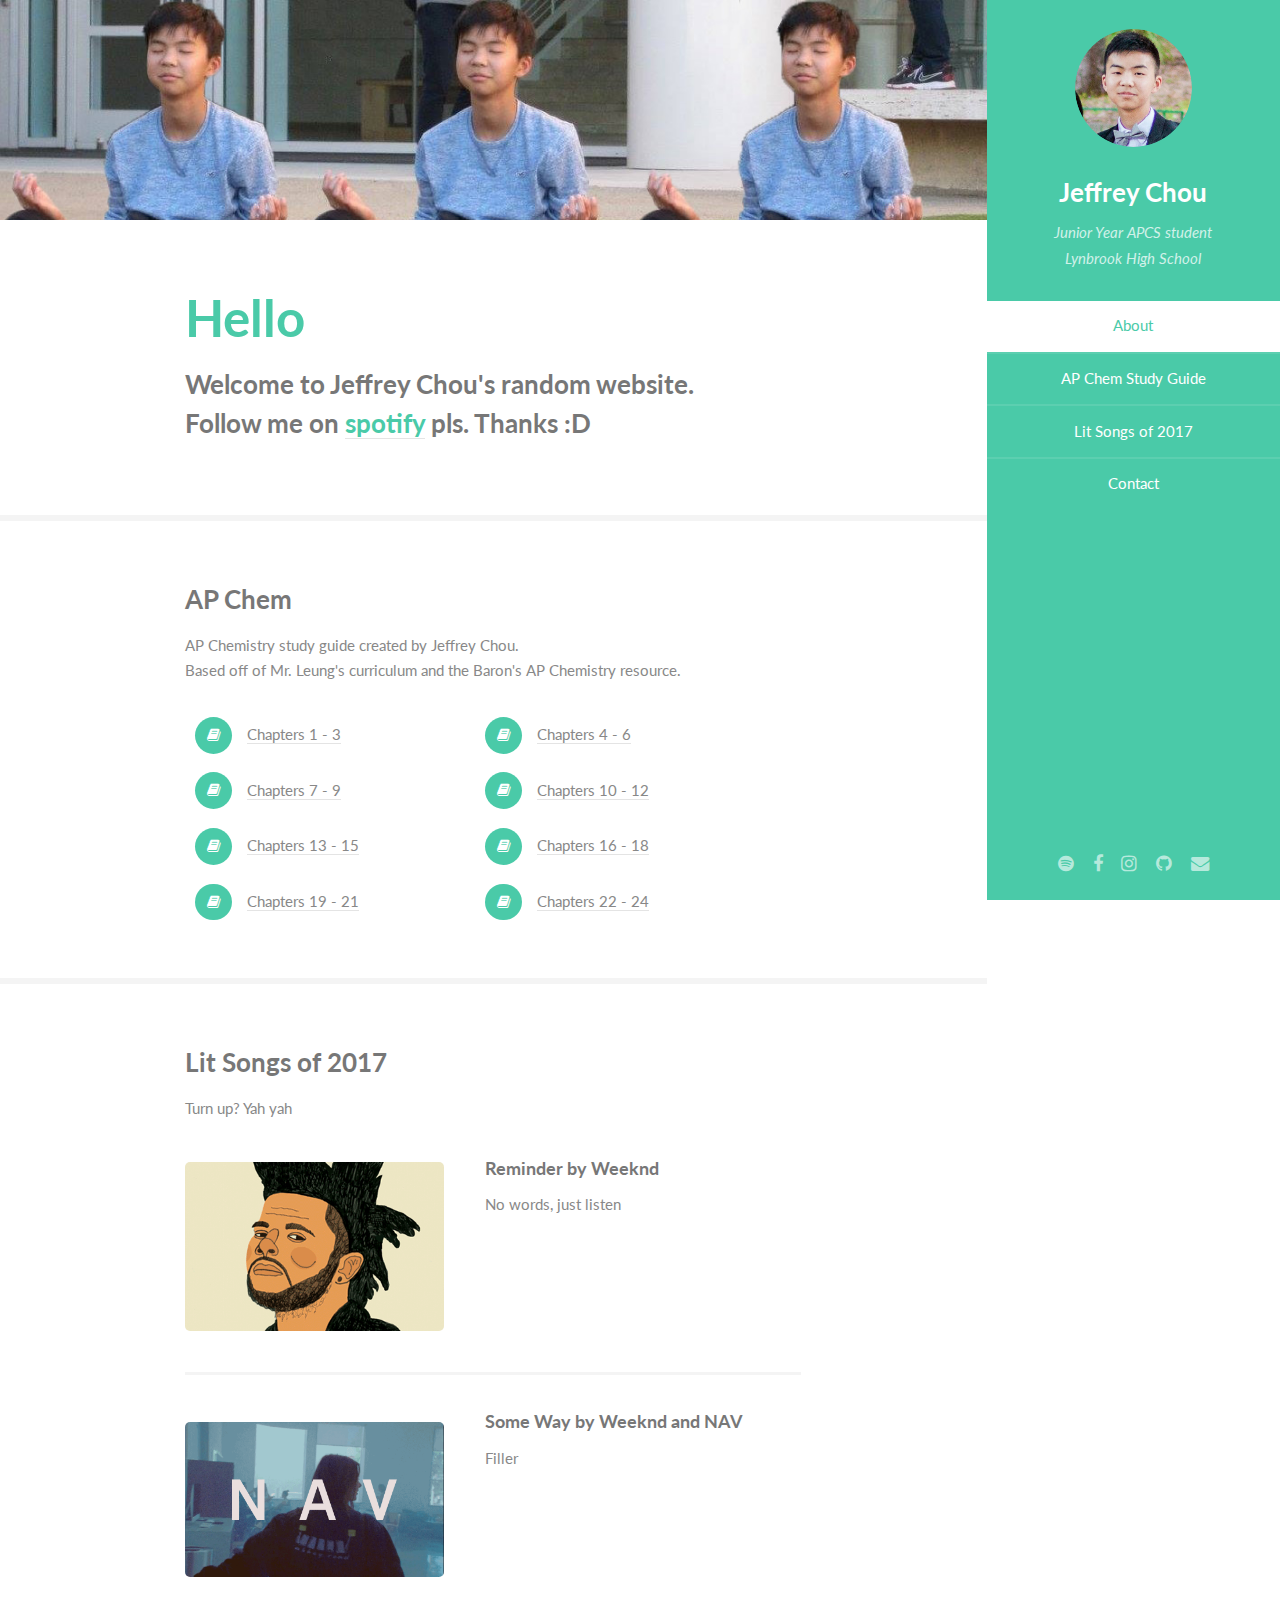
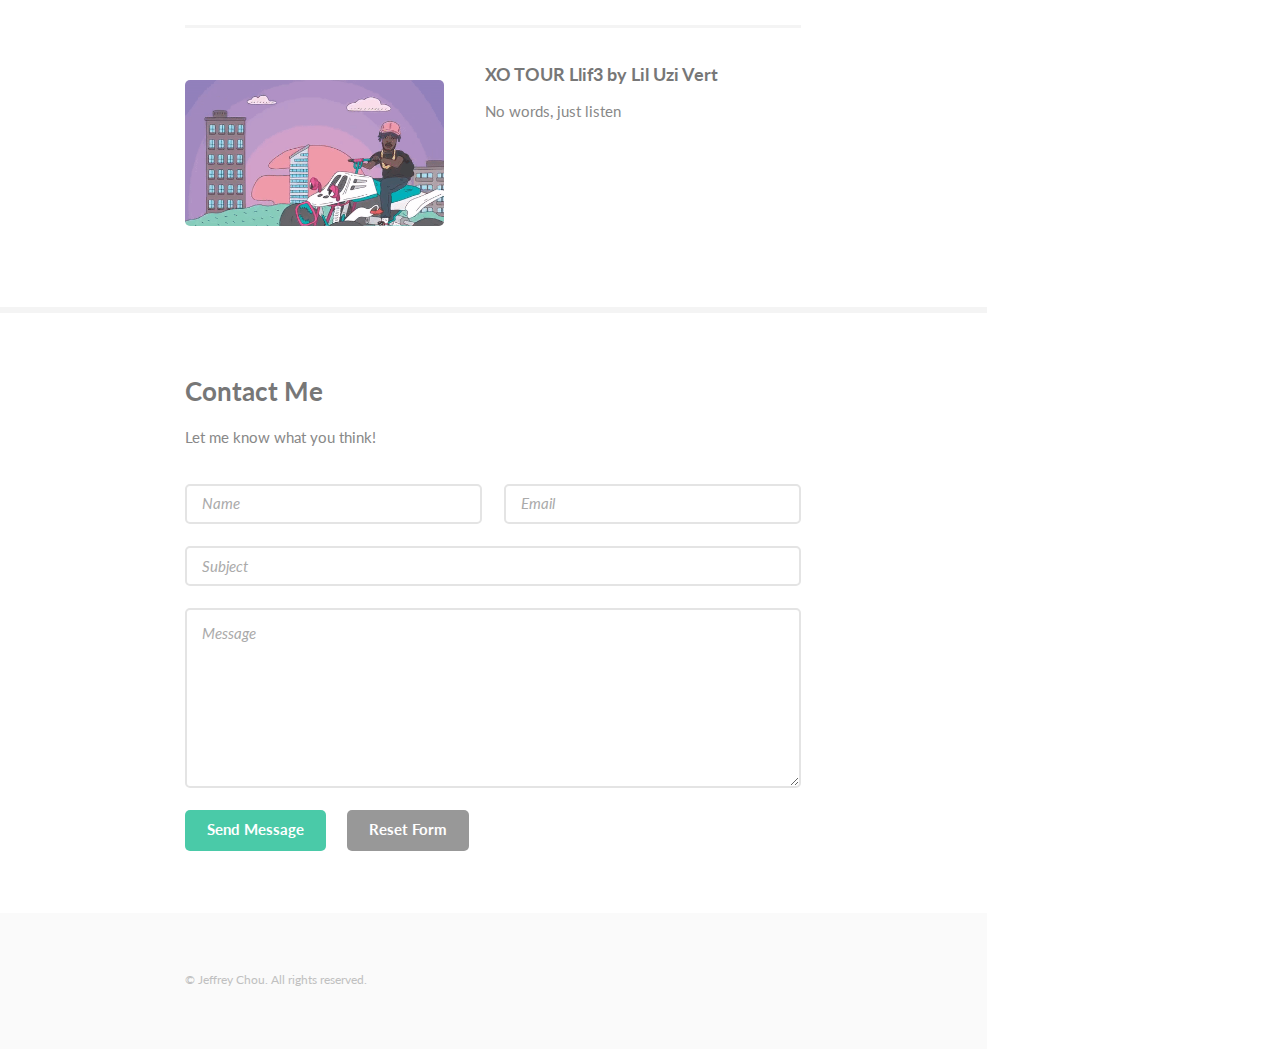
==== index.html @ 60e92c88 "Website Upload 1" ====
<!DOCTYPE HTML>
<html>
	<head>
		<title>Read Only by HTML5 UP</title>
		<meta charset="utf-8" />
		<meta name="viewport" content="width=device-width, initial-scale=1" />
		<!--[if lte IE 8]><script src="assets/js/ie/html5shiv.js"></script><![endif]-->
		<link rel="stylesheet" href="assets/css/main.css" />
		<!--[if lte IE 8]><link rel="stylesheet" href="assets/css/ie8.css" /><![endif]-->
        <script type="text/javascript">
            <!--
            function toggle_visibility(id) {
                var e = document.getElementById(id);
                if(e.style.display == 'block')
                    e.style.display = 'none';
                else
                    e.style.display = 'block';
            }
            //-->
        </script>
	</head>
	<body>
		<!-- Header -->
			<section id="header">
				<header>
					<span class="image avatar"><img src="images/avatar.jpg" alt="" /></span>
					<h1 id="logo"><a href="./index.html">Jeffrey Chou</a></h1>
					<p>Junior Year APCS student<br /> Lynbrook High School
					</p>
				</header>
				<nav id="nav">
					<ul>
						<li><a href="#one" class="active">About</a></li>
						<li><a href="#two">AP Chem Study Guide</a></li>
						<li><a href="#three">Lit Songs of 2017</a></li>
						<li><a href="#four">Contact</a></li>
					</ul>
				</nav>
				<footer>
					<ul class="icons">
						<li><a href="https://open.spotify.com/user/1259911919" class="icon fa-spotify"><span class="label">Twitter</span></a></li>
						<li><a href="https://www.facebook.com/jeffrey.chou.50" class="icon fa-facebook"><span class="label">Facebook</span></a></li>
						<li><a href="#" class="icon fa-instagram"><span class="label">Instagram</span></a></li>
						<li><a href="#" class="icon fa-github"><span class="label">Github</span></a></li>
						<li><a href="mailto:chou.jeffrey.c@gmail.com" class="icon fa-envelope"><span class="label">Email</span></a></li>
					</ul>
				</footer>
			</section>

		<!-- Wrapper -->
			<div id="wrapper">

				<!-- Main -->
					<div id="main">

						<!-- One -->
							<section id="one">
								<div class="container">
									<header class="major">
										<h2>Hello</h2>
										<p>Welcome to Jeffrey Chou's random website.<br />
                                            Follow me on <a href= "https://open.spotify.com/user/1259911919/playlist/0zu0JXuqLifHZr2DDqPi0m">spotify</a> pls. Thanks :D</p>
									</header>
									<p></p>
								</div>
							</section>

						<!-- Two -->
							<section id="two">
                                
								<div class="container">
									<h3>AP Chem</h3>
                                    <p>AP Chemistry study guide created by Jeffrey Chou. <br /> Based off of Mr. Leung's curriculum and the Baron's AP Chemistry resource.</p>
									<ul class="feature-icons">
										<li class="fa-book"><a href ="./ch1-3.html">Chapters 1 - 3</a></li>
                                        <li class="fa-book"><a href ="./ch4-6.html">Chapters 4 - 6</a></li>
                                        <li class="fa-book"><a href ="./ch7-9.html">Chapters 7 - 9</a></li>
                                        <li class="fa-book"><a href ="./ch10-12.html">Chapters 10 - 12</a></li>
                                        <li class="fa-book"><a href ="./ch13-15.html">Chapters 13 - 15</a></li>
                                        <li class="fa-book"><a href ="./ch16-18.html">Chapters 16 - 18</a></li>
                                        <li class="fa-book"><a href ="./ch19-21.html">Chapters 19 - 21</a></li>
                                        <li class="fa-book"><a href ="./ch22-24.html">Chapters 22 - 24</a></li>
									</ul>
								</div>
							</section>

						<!-- Three -->
							<section id="three">
								<div class="container">
									<h3>Lit Songs of 2017 <span style="display:inline-block; width: 100 px ;"></span><iframe src="https://embed.spotify.com/follow/1/?uri=spotify:user:1259911919&size=basic&theme=light" width="200" height="25" scrolling="no" frameborder="0" style="border:none; overflow:hidden;" allowtransparency="true"></iframe></h3>
									<p>Turn up? Yah yah </p>
                                    
									<div class="features">
										<article>
                                            
											<a href="#" class="image"><img src="images/58ebdb1343728669376134.gif" alt="" /></a>
											<div class="inner">
												<h4>Reminder by Weeknd</h4>
												<p>No words, just listen</p>
                                                <iframe src="https://embed.spotify.com/?uri=spotify:track:37F0uwRSrdzkBiuj0D5UHI&view=coverart" width="250" height="80" frameborder="0" allowtransparency="true"></iframe>
											</div>
										</article>
										<article>
											<a href="#" class="image"><img src="images/test.gif" alt="" /></a>
											<div class="inner">
												<h4>Some Way by Weeknd and NAV</h4>
												<p>Filler</p>
                                                <iframe src="https://embed.spotify.com/?uri=spotify:track:0bGVqUPZZ2owtWEyzIggQI&view=coverart" width="250" height="80" frameborder="0" allowtransparency="true"></iframe>
											</div>
										</article>
										<article>
											<a href="#" class="image"><img src="images/giphy.gif" alt="" /></a>
											<div class="inner">
												<h4>XO TOUR Llif3 by Lil Uzi Vert</h4>
												<p>No words, just listen</p>
                                                <iframe src="https://embed.spotify.com/?uri=spotify:track:0q1iweKeEOzuxrWL7cOckw&view=list" width="250" height="80" frameborder="0" allowtransparency="true" view=list></iframe>
											</div>
										</article>
									</div>
								</div>
							</section>

						<!-- Four -->
							<section id="four">
								<div class="container">
									<h3>Contact Me</h3>
									<p>Let me know what you think!</p>
									<form method="post" action="#">
										<div class="row uniform">
											<div class="6u 12u(xsmall)"><input type="text" name="name" id="name" placeholder="Name" /></div>
											<div class="6u 12u(xsmall)"><input type="email" name="email" id="email" placeholder="Email" /></div>
										</div>
										<div class="row uniform">
											<div class="12u"><input type="text" name="subject" id="subject" placeholder="Subject" /></div>
										</div>
										<div class="row uniform">
											<div class="12u"><textarea name="message" id="message" placeholder="Message" rows="6"></textarea></div>
										</div>
										<div class="row uniform">
											<div class="12u">
												<ul class="actions">
													<li><input type="submit" class="special" value="Send Message" /></li>
													<li><input type="reset" value="Reset Form" /></li>
												</ul>
											</div>
										</div>
									</form>
								</div>
							</section>

						<!-- Five -->
						<!--
							<section id="five">
								<div class="container">
									<h3>Elements</h3>

									<section>
										<h4>Text</h4>
										<p>This is <b>bold</b> and this is <strong>strong</strong>. This is <i>italic</i> and this is <em>emphasized</em>.
										This is <sup>superscript</sup> text and this is <sub>subscript</sub> text.
										This is <u>underlined</u> and this is code: <code>for (;;) { ... }</code>. Finally, <a href="#">this is a link</a>.</p>
										<hr />
										<header>
											<h4>Heading with a Subtitle</h4>
											<p>Lorem ipsum dolor sit amet nullam id egestas urna aliquam</p>
										</header>
										<p>Nunc lacinia ante nunc ac lobortis. Interdum adipiscing gravida odio porttitor sem non mi integer non faucibus ornare mi ut ante amet placerat aliquet. Volutpat eu sed ante lacinia sapien lorem accumsan varius montes viverra nibh in adipiscing blandit tempus accumsan.</p>
										<header>
											<h5>Heading with a Subtitle</h5>
											<p>Lorem ipsum dolor sit amet nullam id egestas urna aliquam</p>
										</header>
										<p>Nunc lacinia ante nunc ac lobortis. Interdum adipiscing gravida odio porttitor sem non mi integer non faucibus ornare mi ut ante amet placerat aliquet. Volutpat eu sed ante lacinia sapien lorem accumsan varius montes viverra nibh in adipiscing blandit tempus accumsan.</p>
										<hr />
										<h2>Heading Level 2</h2>
										<h3>Heading Level 3</h3>
										<h4>Heading Level 4</h4>
										<h5>Heading Level 5</h5>
										<h6>Heading Level 6</h6>
										<hr />
										<h5>Blockquote</h5>
										<blockquote>Fringilla nisl. Donec accumsan interdum nisi, quis tincidunt felis sagittis eget tempus euismod. Vestibulum ante ipsum primis in faucibus vestibulum. Blandit adipiscing eu felis iaculis volutpat ac adipiscing accumsan faucibus. Vestibulum ante ipsum primis in faucibus lorem ipsum dolor sit amet nullam adipiscing eu felis.</blockquote>
										<h5>Preformatted</h5>
										<pre><code>i = 0;

	while (!deck.isInOrder()) {
	    print 'Iteration ' + i;
	    deck.shuffle();
	    i++;
	}

	print 'It took ' + i + ' iterations to sort the deck.';</code></pre>
									</section>

									<section>
										<h4>Lists</h4>
										<div class="row">
											<div class="6u 12u(xsmall)">
												<h5>Unordered</h5>
												<ul>
													<li>Dolor pulvinar etiam magna etiam.</li>
													<li>Sagittis adipiscing lorem eleifend.</li>
													<li>Felis enim feugiat dolore viverra.</li>
												</ul>
												<h5>Alternate</h5>
												<ul class="alt">
													<li>Dolor pulvinar etiam magna etiam.</li>
													<li>Sagittis adipiscing lorem eleifend.</li>
													<li>Felis enim feugiat dolore viverra.</li>
												</ul>
											</div>
											<div class="6u 12u(xsmall)">
												<h5>Ordered</h5>
												<ol>
													<li>Dolor pulvinar etiam magna etiam.</li>
													<li>Etiam vel felis at lorem sed viverra.</li>
													<li>Felis enim feugiat dolore viverra.</li>
													<li>Dolor pulvinar etiam magna etiam.</li>
													<li>Etiam vel felis at lorem sed viverra.</li>
													<li>Felis enim feugiat dolore viverra.</li>
												</ol>
												<h5>Icons</h5>
												<ul class="icons">
													<li><a href="#" class="icon fa-twitter"><span class="label">Twitter</span></a></li>
													<li><a href="#" class="icon fa-facebook"><span class="label">Facebook</span></a></li>
													<li><a href="#" class="icon fa-instagram"><span class="label">Instagram</span></a></li>
													<li><a href="#" class="icon fa-github"><span class="label">Github</span></a></li>
													<li><a href="#" class="icon fa-dribbble"><span class="label">Dribbble</span></a></li>
													<li><a href="#" class="icon fa-tumblr"><span class="label">Tumblr</span></a></li>
												</ul>
											</div>
										</div>
										<h5>Actions</h5>
										<ul class="actions">
											<li><a href="#" class="button special">Default</a></li>
											<li><a href="#" class="button">Default</a></li>
											<li><a href="#" class="button alt">Default</a></li>
										</ul>
										<ul class="actions small">
											<li><a href="#" class="button special small">Small</a></li>
											<li><a href="#" class="button small">Small</a></li>
											<li><a href="#" class="button alt small">Small</a></li>
										</ul>
										<div class="row">
											<div class="3u 6u(medium) 12u$(xsmall)">
												<ul class="actions vertical">
													<li><a href="#" class="button special">Default</a></li>
													<li><a href="#" class="button">Default</a></li>
													<li><a href="#" class="button alt">Default</a></li>
												</ul>
											</div>
											<div class="3u 6u$(medium) 12u$(xsmall)">
												<ul class="actions vertical small">
													<li><a href="#" class="button special small">Small</a></li>
													<li><a href="#" class="button small">Small</a></li>
													<li><a href="#" class="button alt small">Small</a></li>
												</ul>
											</div>
											<div class="3u 6u(medium) 12u$(xsmall)">
												<ul class="actions vertical">
													<li><a href="#" class="button special fit">Default</a></li>
													<li><a href="#" class="button fit">Default</a></li>
													<li><a href="#" class="button alt fit">Default</a></li>
												</ul>
											</div>
											<div class="3u 6u$(medium) 12u$(xsmall)">
												<ul class="actions vertical small">
													<li><a href="#" class="button special small fit">Small</a></li>
													<li><a href="#" class="button small fit">Small</a></li>
													<li><a href="#" class="button alt small fit">Small</a></li>
												</ul>
											</div>
										</div>
									</section>

									<section>
										<h4>Table</h4>
										<h5>Default</h5>
										<div class="table-wrapper">
											<table>
												<thead>
													<tr>
														<th>Name</th>
														<th>Description</th>
														<th>Price</th>
													</tr>
												</thead>
												<tbody>
													<tr>
														<td>Item One</td>
														<td>Ante turpis integer aliquet porttitor.</td>
														<td>29.99</td>
													</tr>
													<tr>
														<td>Item Two</td>
														<td>Vis ac commodo adipiscing arcu aliquet.</td>
														<td>19.99</td>
													</tr>
													<tr>
														<td>Item Three</td>
														<td> Morbi faucibus arcu accumsan lorem.</td>
														<td>29.99</td>
													</tr>
													<tr>
														<td>Item Four</td>
														<td>Vitae integer tempus condimentum.</td>
														<td>19.99</td>
													</tr>
													<tr>
														<td>Item Five</td>
														<td>Ante turpis integer aliquet porttitor.</td>
														<td>29.99</td>
													</tr>
												</tbody>
												<tfoot>
													<tr>
														<td colspan="2"></td>
														<td>100.00</td>
													</tr>
												</tfoot>
											</table>
										</div>

										<h5>Alternate</h5>
										<div class="table-wrapper">
											<table class="alt">
												<thead>
													<tr>
														<th>Name</th>
														<th>Description</th>
														<th>Price</th>
													</tr>
												</thead>
												<tbody>
													<tr>
														<td>Item One</td>
														<td>Ante turpis integer aliquet porttitor.</td>
														<td>29.99</td>
													</tr>
													<tr>
														<td>Item Two</td>
														<td>Vis ac commodo adipiscing arcu aliquet.</td>
														<td>19.99</td>
													</tr>
													<tr>
														<td>Item Three</td>
														<td> Morbi faucibus arcu accumsan lorem.</td>
														<td>29.99</td>
													</tr>
													<tr>
														<td>Item Four</td>
														<td>Vitae integer tempus condimentum.</td>
														<td>19.99</td>
													</tr>
													<tr>
														<td>Item Five</td>
														<td>Ante turpis integer aliquet porttitor.</td>
														<td>29.99</td>
													</tr>
												</tbody>
												<tfoot>
													<tr>
														<td colspan="2"></td>
														<td>100.00</td>
													</tr>
												</tfoot>
											</table>
										</div>
									</section>

									<section>
										<h4>Buttons</h4>
										<ul class="actions">
											<li><a href="#" class="button special">Special</a></li>
											<li><a href="#" class="button">Default</a></li>
											<li><a href="#" class="button alt">Alternate</a></li>
										</ul>
										<ul class="actions">
											<li><a href="#" class="button special big">Big</a></li>
											<li><a href="#" class="button">Default</a></li>
											<li><a href="#" class="button alt small">Small</a></li>
										</ul>
										<ul class="actions fit">
											<li><a href="#" class="button special fit">Fit</a></li>
											<li><a href="#" class="button fit">Fit</a></li>
											<li><a href="#" class="button alt fit">Fit</a></li>
										</ul>
										<ul class="actions fit small">
											<li><a href="#" class="button special fit small">Fit + Small</a></li>
											<li><a href="#" class="button fit small">Fit + Small</a></li>
											<li><a href="#" class="button alt fit small">Fit + Small</a></li>
										</ul>
										<ul class="actions">
											<li><a href="#" class="button special icon fa-download">Icon</a></li>
											<li><a href="#" class="button icon fa-download">Icon</a></li>
											<li><a href="#" class="button alt icon fa-check">Icon</a></li>
										</ul>
										<ul class="actions">
											<li><span class="button special disabled">Special</span></li>
											<li><span class="button disabled">Default</span></li>
											<li><span class="button alt disabled">Alternate</span></li>
										</ul>
									</section>

									<section>
										<h4>Form</h4>
										<form method="post" action="#">
											<div class="row uniform">
												<div class="6u 12u(xsmall)">
													<input type="text" name="demo-name" id="demo-name" value="" placeholder="Name" />
												</div>
												<div class="6u 12u(xsmall)">
													<input type="email" name="demo-email" id="demo-email" value="" placeholder="Email" />
												</div>
											</div>
											<div class="row uniform">
												<div class="12u">
													<div class="select-wrapper">
														<select name="demo-category" id="demo-category">
															<option value="">- Category -</option>
															<option value="1">Manufacturing</option>
															<option value="1">Shipping</option>
															<option value="1">Administration</option>
															<option value="1">Human Resources</option>
														</select>
													</div>
												</div>
											</div>
											<div class="row uniform">
												<div class="4u 12u(medium)">
													<input type="radio" id="demo-priority-low" name="demo-priority" checked>
													<label for="demo-priority-low">Low Priority</label>
												</div>
												<div class="4u 12u(medium)">
													<input type="radio" id="demo-priority-normal" name="demo-priority">
													<label for="demo-priority-normal">Normal Priority</label>
												</div>
												<div class="4u 12u(medium)">
													<input type="radio" id="demo-priority-high" name="demo-priority">
													<label for="demo-priority-high">High Priority</label>
												</div>
											</div>
											<div class="row uniform">
												<div class="6u 12u(medium)">
													<input type="checkbox" id="demo-copy" name="demo-copy">
													<label for="demo-copy">Email me a copy of this message</label>
												</div>
												<div class="6u 12u(medium)">
													<input type="checkbox" id="demo-human" name="demo-human" checked>
													<label for="demo-human">I am a human and not a robot</label>
												</div>
											</div>
											<div class="row uniform">
												<div class="12u">
													<textarea name="demo-message" id="demo-message" placeholder="Enter your message" rows="6"></textarea>
												</div>
											</div>
											<div class="row uniform">
												<div class="12u">
													<ul class="actions">
														<li><input type="submit" value="Send Message" /></li>
														<li><input type="reset" value="Reset" class="alt" /></li>
													</ul>
												</div>
											</div>
										</form>
									</section>

									<section>
										<h4>Image</h4>
										<h5>Fit</h5>
										<span class="image fit"><img src="images/banner.jpg" alt="" /></span>
										<div class="box alt">
											<div class="row 50% uniform">
												<div class="4u"><span class="image fit"><img src="images/pic01.jpg" alt="" /></span></div>
												<div class="4u"><span class="image fit"><img src="images/pic02.jpg" alt="" /></span></div>
												<div class="4u"><span class="image fit"><img src="images/pic03.jpg" alt="" /></span></div>
											</div>
											<div class="row 50% uniform">
												<div class="4u"><span class="image fit"><img src="images/pic02.jpg" alt="" /></span></div>
												<div class="4u"><span class="image fit"><img src="images/pic03.jpg" alt="" /></span></div>
												<div class="4u"><span class="image fit"><img src="images/pic01.jpg" alt="" /></span></div>
											</div>
											<div class="row 50% uniform">
												<div class="4u"><span class="image fit"><img src="images/pic03.jpg" alt="" /></span></div>
												<div class="4u"><span class="image fit"><img src="images/pic01.jpg" alt="" /></span></div>
												<div class="4u"><span class="image fit"><img src="images/pic02.jpg" alt="" /></span></div>
											</div>
										</div>
										<h5>Left &amp; Right</h5>
										<p><span class="image left"><img src="images/avatar.jpg" alt="" /></span>Fringilla nisl. Donec accumsan interdum nisi, quis tincidunt felis sagittis eget. tempus euismod. Vestibulum ante ipsum primis in faucibus vestibulum. Blandit adipiscing eu felis iaculis volutpat ac adipiscing accumsan eu faucibus. Integer ac pellentesque praesent tincidunt felis sagittis eget. tempus euismod. Vestibulum ante ipsum primis in faucibus vestibulum. Blandit adipiscing eu felis iaculis volutpat ac adipiscing accumsan eu faucibus. Integer ac pellentesque praesent. Donec accumsan interdum nisi, quis tincidunt felis sagittis eget. tempus euismod. Vestibulum ante ipsum primis in faucibus vestibulum. Blandit adipiscing eu felis iaculis volutpat ac adipiscing accumsan eu faucibus. Integer ac pellentesque praesent tincidunt felis sagittis eget. tempus euismod. Vestibulum ante ipsum primis in faucibus vestibulum. Blandit adipiscing eu felis iaculis volutpat ac adipiscing accumsan eu faucibus. Integer ac pellentesque praesent.</p>
										<p><span class="image right"><img src="images/avatar.jpg" alt="" /></span>Fringilla nisl. Donec accumsan interdum nisi, quis tincidunt felis sagittis eget. tempus euismod. Vestibulum ante ipsum primis in faucibus vestibulum. Blandit adipiscing eu felis iaculis volutpat ac adipiscing accumsan eu faucibus. Integer ac pellentesque praesent tincidunt felis sagittis eget. tempus euismod. Vestibulum ante ipsum primis in faucibus vestibulum. Blandit adipiscing eu felis iaculis volutpat ac adipiscing accumsan eu faucibus. Integer ac pellentesque praesent. Donec accumsan interdum nisi, quis tincidunt felis sagittis eget. tempus euismod. Vestibulum ante ipsum primis in faucibus vestibulum. Blandit adipiscing eu felis iaculis volutpat ac adipiscing accumsan eu faucibus. Integer ac pellentesque praesent tincidunt felis sagittis eget. tempus euismod. Vestibulum ante ipsum primis in faucibus vestibulum. Blandit adipiscing eu felis iaculis volutpat ac adipiscing accumsan eu faucibus. Integer ac pellentesque praesent.</p>
									</section>

								</div>
							</section>
						-->

					</div>

				<!-- Footer -->
					<section id="footer">
						<div class="container">
							<ul class="copyright">
								<li>&copy; Jeffrey Chou. All rights reserved.</li>
							</ul>
						</div>
					</section>

			</div>

		<!-- Scripts -->
			<script src="assets/js/jquery.min.js"></script>
			<script src="assets/js/jquery.scrollzer.min.js"></script>
			<script src="assets/js/jquery.scrolly.min.js"></script>
			<script src="assets/js/skel.min.js"></script>
			<script src="assets/js/util.js"></script>
			<!--[if lte IE 8]><script src="assets/js/ie/respond.min.js"></script><![endif]-->
			<script src="assets/js/main.js"></script>

	</body>
</html>
---- assets/css/main.css ----
@import url("font-awesome.min.css");
@import url("https://fonts.googleapis.com/css?family=Lato:400,400italic,700,700italic|Source+Code+Pro:400");

/*
	Read Only by HTML5 UP
	html5up.net | @ajlkn
	Free for personal and commercial use under the CCA 3.0 license (html5up.net/license)
*/

/* Reset */

	html, body, div, span, applet, object, iframe, h1, h2, h3, h4, h5, h6, p, blockquote, pre, a, abbr, acronym, address, big, cite, code, del, dfn, em, img, ins, kbd, q, s, samp, small, strike, strong, sub, sup, tt, var, b, u, i, center, dl, dt, dd, ol, ul, li, fieldset, form, label, legend, table, caption, tbody, tfoot, thead, tr, th, td, article, aside, canvas, details, embed, figure, figcaption, footer, header, hgroup, menu, nav, output, ruby, section, summary, time, mark, audio, video {
		margin: 0;
		padding: 0;
		border: 0;
		font-size: 100%;
		font: inherit;
		vertical-align: baseline;
	}

	article, aside, details, figcaption, figure, footer, header, hgroup, menu, nav, section {
		display: block;
	}

	body {
		line-height: 1;
	}

	ol, ul {
		list-style: none;
	}

	blockquote, q {
		quotes: none;
	}

	blockquote:before, blockquote:after, q:before, q:after {
		content: '';
		content: none;
	}

    p a{
        color: #4acaa8
    }

	table {
		border-collapse: collapse;
		border-spacing: 0;
	}

	body {
		-webkit-text-size-adjust: none;
	}

    .popup-position{
        position: fixed;
        top:0;
        left:0;
        width: 100%;
        height: 100%;
        background-color: rgba(0,0,0,0.7);
    }
    
    #popup-wrapper{
        width: 500 px;
        margin: 70 px;
        text-align: left;
    }

    #popup-container{
    
    }

    

/* Box Model */

	*, *:before, *:after {
		-moz-box-sizing: border-box;
		-webkit-box-sizing: border-box;
		box-sizing: border-box;
	}

/* Containers */

	.container {
		margin-left: auto;
		margin-right: auto;
	}

	.container.\31 25\25 {
		width: 100%;
		max-width: 56.25em;
		min-width: 45em;
	}

	.container.\37 5\25 {
		width: 33.75em;
	}

	.container.\35 0\25 {
		width: 22.5em;
	}

	.container.\32 5\25 {
		width: 11.25em;
	}

	.container {
		width: 45em;
	}

	@media screen and (max-width: 1680px) {

		.container.\31 25\25 {
			width: 100%;
			max-width: 56.25em;
			min-width: 45em;
		}

		.container.\37 5\25 {
			width: 33.75em;
		}

		.container.\35 0\25 {
			width: 22.5em;
		}

		.container.\32 5\25 {
			width: 11.25em;
		}

		.container {
			width: 45em;
		}

	}

	@media screen and (max-width: 1280px) {

		.container.\31 25\25 {
			width: 100%;
			max-width: 52.5em;
			min-width: 42em;
		}

		.container.\37 5\25 {
			width: 31.5em;
		}

		.container.\35 0\25 {
			width: 21em;
		}

		.container.\32 5\25 {
			width: 10.5em;
		}

		.container {
			width: 42em;
		}

	}

	@media screen and (max-width: 1024px) {

		.container.\31 25\25 {
			width: 100%;
			max-width: 106.25%;
			min-width: 85%;
		}

		.container.\37 5\25 {
			width: 63.75%;
		}

		.container.\35 0\25 {
			width: 42.5%;
		}

		.container.\32 5\25 {
			width: 21.25%;
		}

		.container {
			width: 85% !important;
		}

	}

	@media screen and (max-width: 736px) {

		.container.\31 25\25 {
			width: 100%;
			max-width: 112.5%;
			min-width: 90%;
		}

		.container.\37 5\25 {
			width: 67.5%;
		}

		.container.\35 0\25 {
			width: 45%;
		}

		.container.\32 5\25 {
			width: 22.5%;
		}

		.container {
			width: 90% !important;
		}

	}

	@media screen and (max-width: 480px) {

		.container.\31 25\25 {
			width: 100%;
			max-width: 112.5%;
			min-width: 90%;
		}

		.container.\37 5\25 {
			width: 67.5%;
		}

		.container.\35 0\25 {
			width: 45%;
		}

		.container.\32 5\25 {
			width: 22.5%;
		}

		.container {
			width: 90% !important;
		}

	}

/* Grid */

	.row {
		border-bottom: solid 1px transparent;
		-moz-box-sizing: border-box;
		-webkit-box-sizing: border-box;
		box-sizing: border-box;
	}

	.row > * {
		float: left;
		-moz-box-sizing: border-box;
		-webkit-box-sizing: border-box;
		box-sizing: border-box;
	}

	.row:after, .row:before {
		content: '';
		display: block;
		clear: both;
		height: 0;
	}

	.row.uniform > * > :first-child {
		margin-top: 0;
	}

	.row.uniform > * > :last-child {
		margin-bottom: 0;
	}

	.row.\30 \25 > * {
		padding: 0 0 0 0em;
	}

	.row.\30 \25 {
		margin: 0 0 -1px 0em;
	}

	.row.uniform.\30 \25 > * {
		padding: 0em 0 0 0em;
	}

	.row.uniform.\30 \25 {
		margin: 0em 0 -1px 0em;
	}

	.row > * {
		padding: 0 0 0 2em;
	}

	.row {
		margin: 0 0 -1px -2em;
	}

	.row.uniform > * {
		padding: 2em 0 0 2em;
	}

	.row.uniform {
		margin: -2em 0 -1px -2em;
	}

	.row.\32 00\25 > * {
		padding: 0 0 0 4em;
	}

	.row.\32 00\25 {
		margin: 0 0 -1px -4em;
	}

	.row.uniform.\32 00\25 > * {
		padding: 4em 0 0 4em;
	}

	.row.uniform.\32 00\25 {
		margin: -4em 0 -1px -4em;
	}

	.row.\31 50\25 > * {
		padding: 0 0 0 3em;
	}

	.row.\31 50\25 {
		margin: 0 0 -1px -3em;
	}

	.row.uniform.\31 50\25 > * {
		padding: 3em 0 0 3em;
	}

	.row.uniform.\31 50\25 {
		margin: -3em 0 -1px -3em;
	}

	.row.\35 0\25 > * {
		padding: 0 0 0 1em;
	}

	.row.\35 0\25 {
		margin: 0 0 -1px -1em;
	}

	.row.uniform.\35 0\25 > * {
		padding: 1em 0 0 1em;
	}

	.row.uniform.\35 0\25 {
		margin: -1em 0 -1px -1em;
	}

	.row.\32 5\25 > * {
		padding: 0 0 0 0.5em;
	}

	.row.\32 5\25 {
		margin: 0 0 -1px -0.5em;
	}

	.row.uniform.\32 5\25 > * {
		padding: 0.5em 0 0 0.5em;
	}

	.row.uniform.\32 5\25 {
		margin: -0.5em 0 -1px -0.5em;
	}

	.\31 2u, .\31 2u\24 {
		width: 100%;
		clear: none;
		margin-left: 0;
	}

	.\31 1u, .\31 1u\24 {
		width: 91.6666666667%;
		clear: none;
		margin-left: 0;
	}

	.\31 0u, .\31 0u\24 {
		width: 83.3333333333%;
		clear: none;
		margin-left: 0;
	}

	.\39 u, .\39 u\24 {
		width: 75%;
		clear: none;
		margin-left: 0;
	}

	.\38 u, .\38 u\24 {
		width: 66.6666666667%;
		clear: none;
		margin-left: 0;
	}

	.\37 u, .\37 u\24 {
		width: 58.3333333333%;
		clear: none;
		margin-left: 0;
	}

	.\36 u, .\36 u\24 {
		width: 50%;
		clear: none;
		margin-left: 0;
	}

	.\35 u, .\35 u\24 {
		width: 41.6666666667%;
		clear: none;
		margin-left: 0;
	}

	.\34 u, .\34 u\24 {
		width: 33.3333333333%;
		clear: none;
		margin-left: 0;
	}

	.\33 u, .\33 u\24 {
		width: 25%;
		clear: none;
		margin-left: 0;
	}

	.\32 u, .\32 u\24 {
		width: 16.6666666667%;
		clear: none;
		margin-left: 0;
	}

	.\31 u, .\31 u\24 {
		width: 8.3333333333%;
		clear: none;
		margin-left: 0;
	}

	.\31 2u\24 + *,
	.\31 1u\24 + *,
	.\31 0u\24 + *,
	.\39 u\24 + *,
	.\38 u\24 + *,
	.\37 u\24 + *,
	.\36 u\24 + *,
	.\35 u\24 + *,
	.\34 u\24 + *,
	.\33 u\24 + *,
	.\32 u\24 + *,
	.\31 u\24 + * {
		clear: left;
	}

	.\-11u {
		margin-left: 91.66667%;
	}

	.\-10u {
		margin-left: 83.33333%;
	}

	.\-9u {
		margin-left: 75%;
	}

	.\-8u {
		margin-left: 66.66667%;
	}

	.\-7u {
		margin-left: 58.33333%;
	}

	.\-6u {
		margin-left: 50%;
	}

	.\-5u {
		margin-left: 41.66667%;
	}

	.\-4u {
		margin-left: 33.33333%;
	}

	.\-3u {
		margin-left: 25%;
	}

	.\-2u {
		margin-left: 16.66667%;
	}

	.\-1u {
		margin-left: 8.33333%;
	}

	@media screen and (max-width: 1680px) {

		.row > * {
			padding: 0 0 0 2em;
		}

		.row {
			margin: 0 0 -1px -2em;
		}

		.row.uniform > * {
			padding: 2em 0 0 2em;
		}

		.row.uniform {
			margin: -2em 0 -1px -2em;
		}

		.row.\32 00\25 > * {
			padding: 0 0 0 4em;
		}

		.row.\32 00\25 {
			margin: 0 0 -1px -4em;
		}

		.row.uniform.\32 00\25 > * {
			padding: 4em 0 0 4em;
		}

		.row.uniform.\32 00\25 {
			margin: -4em 0 -1px -4em;
		}

		.row.\31 50\25 > * {
			padding: 0 0 0 3em;
		}

		.row.\31 50\25 {
			margin: 0 0 -1px -3em;
		}

		.row.uniform.\31 50\25 > * {
			padding: 3em 0 0 3em;
		}

		.row.uniform.\31 50\25 {
			margin: -3em 0 -1px -3em;
		}

		.row.\35 0\25 > * {
			padding: 0 0 0 1em;
		}

		.row.\35 0\25 {
			margin: 0 0 -1px -1em;
		}

		.row.uniform.\35 0\25 > * {
			padding: 1em 0 0 1em;
		}

		.row.uniform.\35 0\25 {
			margin: -1em 0 -1px -1em;
		}

		.row.\32 5\25 > * {
			padding: 0 0 0 0.5em;
		}

		.row.\32 5\25 {
			margin: 0 0 -1px -0.5em;
		}

		.row.uniform.\32 5\25 > * {
			padding: 0.5em 0 0 0.5em;
		}

		.row.uniform.\32 5\25 {
			margin: -0.5em 0 -1px -0.5em;
		}

		.\31 2u\28xlarge\29, .\31 2u\24\28xlarge\29 {
			width: 100%;
			clear: none;
			margin-left: 0;
		}

		.\31 1u\28xlarge\29, .\31 1u\24\28xlarge\29 {
			width: 91.6666666667%;
			clear: none;
			margin-left: 0;
		}

		.\31 0u\28xlarge\29, .\31 0u\24\28xlarge\29 {
			width: 83.3333333333%;
			clear: none;
			margin-left: 0;
		}

		.\39 u\28xlarge\29, .\39 u\24\28xlarge\29 {
			width: 75%;
			clear: none;
			margin-left: 0;
		}

		.\38 u\28xlarge\29, .\38 u\24\28xlarge\29 {
			width: 66.6666666667%;
			clear: none;
			margin-left: 0;
		}

		.\37 u\28xlarge\29, .\37 u\24\28xlarge\29 {
			width: 58.3333333333%;
			clear: none;
			margin-left: 0;
		}

		.\36 u\28xlarge\29, .\36 u\24\28xlarge\29 {
			width: 50%;
			clear: none;
			margin-left: 0;
		}

		.\35 u\28xlarge\29, .\35 u\24\28xlarge\29 {
			width: 41.6666666667%;
			clear: none;
			margin-left: 0;
		}

		.\34 u\28xlarge\29, .\34 u\24\28xlarge\29 {
			width: 33.3333333333%;
			clear: none;
			margin-left: 0;
		}

		.\33 u\28xlarge\29, .\33 u\24\28xlarge\29 {
			width: 25%;
			clear: none;
			margin-left: 0;
		}

		.\32 u\28xlarge\29, .\32 u\24\28xlarge\29 {
			width: 16.6666666667%;
			clear: none;
			margin-left: 0;
		}

		.\31 u\28xlarge\29, .\31 u\24\28xlarge\29 {
			width: 8.3333333333%;
			clear: none;
			margin-left: 0;
		}

		.\31 2u\24\28xlarge\29 + *,
		.\31 1u\24\28xlarge\29 + *,
		.\31 0u\24\28xlarge\29 + *,
		.\39 u\24\28xlarge\29 + *,
		.\38 u\24\28xlarge\29 + *,
		.\37 u\24\28xlarge\29 + *,
		.\36 u\24\28xlarge\29 + *,
		.\35 u\24\28xlarge\29 + *,
		.\34 u\24\28xlarge\29 + *,
		.\33 u\24\28xlarge\29 + *,
		.\32 u\24\28xlarge\29 + *,
		.\31 u\24\28xlarge\29 + * {
			clear: left;
		}

		.\-11u\28xlarge\29 {
			margin-left: 91.66667%;
		}

		.\-10u\28xlarge\29 {
			margin-left: 83.33333%;
		}

		.\-9u\28xlarge\29 {
			margin-left: 75%;
		}

		.\-8u\28xlarge\29 {
			margin-left: 66.66667%;
		}

		.\-7u\28xlarge\29 {
			margin-left: 58.33333%;
		}

		.\-6u\28xlarge\29 {
			margin-left: 50%;
		}

		.\-5u\28xlarge\29 {
			margin-left: 41.66667%;
		}

		.\-4u\28xlarge\29 {
			margin-left: 33.33333%;
		}

		.\-3u\28xlarge\29 {
			margin-left: 25%;
		}

		.\-2u\28xlarge\29 {
			margin-left: 16.66667%;
		}

		.\-1u\28xlarge\29 {
			margin-left: 8.33333%;
		}

	}

	@media screen and (max-width: 1280px) {

		.row > * {
			padding: 0 0 0 1.5em;
		}

		.row {
			margin: 0 0 -1px -1.5em;
		}

		.row.uniform > * {
			padding: 1.5em 0 0 1.5em;
		}

		.row.uniform {
			margin: -1.5em 0 -1px -1.5em;
		}

		.row.\32 00\25 > * {
			padding: 0 0 0 3em;
		}

		.row.\32 00\25 {
			margin: 0 0 -1px -3em;
		}

		.row.uniform.\32 00\25 > * {
			padding: 3em 0 0 3em;
		}

		.row.uniform.\32 00\25 {
			margin: -3em 0 -1px -3em;
		}

		.row.\31 50\25 > * {
			padding: 0 0 0 2.25em;
		}

		.row.\31 50\25 {
			margin: 0 0 -1px -2.25em;
		}

		.row.uniform.\31 50\25 > * {
			padding: 2.25em 0 0 2.25em;
		}

		.row.uniform.\31 50\25 {
			margin: -2.25em 0 -1px -2.25em;
		}

		.row.\35 0\25 > * {
			padding: 0 0 0 0.75em;
		}

		.row.\35 0\25 {
			margin: 0 0 -1px -0.75em;
		}

		.row.uniform.\35 0\25 > * {
			padding: 0.75em 0 0 0.75em;
		}

		.row.uniform.\35 0\25 {
			margin: -0.75em 0 -1px -0.75em;
		}

		.row.\32 5\25 > * {
			padding: 0 0 0 0.375em;
		}

		.row.\32 5\25 {
			margin: 0 0 -1px -0.375em;
		}

		.row.uniform.\32 5\25 > * {
			padding: 0.375em 0 0 0.375em;
		}

		.row.uniform.\32 5\25 {
			margin: -0.375em 0 -1px -0.375em;
		}

		.\31 2u\28large\29, .\31 2u\24\28large\29 {
			width: 100%;
			clear: none;
			margin-left: 0;
		}

		.\31 1u\28large\29, .\31 1u\24\28large\29 {
			width: 91.6666666667%;
			clear: none;
			margin-left: 0;
		}

		.\31 0u\28large\29, .\31 0u\24\28large\29 {
			width: 83.3333333333%;
			clear: none;
			margin-left: 0;
		}

		.\39 u\28large\29, .\39 u\24\28large\29 {
			width: 75%;
			clear: none;
			margin-left: 0;
		}

		.\38 u\28large\29, .\38 u\24\28large\29 {
			width: 66.6666666667%;
			clear: none;
			margin-left: 0;
		}

		.\37 u\28large\29, .\37 u\24\28large\29 {
			width: 58.3333333333%;
			clear: none;
			margin-left: 0;
		}

		.\36 u\28large\29, .\36 u\24\28large\29 {
			width: 50%;
			clear: none;
			margin-left: 0;
		}

		.\35 u\28large\29, .\35 u\24\28large\29 {
			width: 41.6666666667%;
			clear: none;
			margin-left: 0;
		}

		.\34 u\28large\29, .\34 u\24\28large\29 {
			width: 33.3333333333%;
			clear: none;
			margin-left: 0;
		}

		.\33 u\28large\29, .\33 u\24\28large\29 {
			width: 25%;
			clear: none;
			margin-left: 0;
		}

		.\32 u\28large\29, .\32 u\24\28large\29 {
			width: 16.6666666667%;
			clear: none;
			margin-left: 0;
		}

		.\31 u\28large\29, .\31 u\24\28large\29 {
			width: 8.3333333333%;
			clear: none;
			margin-left: 0;
		}

		.\31 2u\24\28large\29 + *,
		.\31 1u\24\28large\29 + *,
		.\31 0u\24\28large\29 + *,
		.\39 u\24\28large\29 + *,
		.\38 u\24\28large\29 + *,
		.\37 u\24\28large\29 + *,
		.\36 u\24\28large\29 + *,
		.\35 u\24\28large\29 + *,
		.\34 u\24\28large\29 + *,
		.\33 u\24\28large\29 + *,
		.\32 u\24\28large\29 + *,
		.\31 u\24\28large\29 + * {
			clear: left;
		}

		.\-11u\28large\29 {
			margin-left: 91.66667%;
		}

		.\-10u\28large\29 {
			margin-left: 83.33333%;
		}

		.\-9u\28large\29 {
			margin-left: 75%;
		}

		.\-8u\28large\29 {
			margin-left: 66.66667%;
		}

		.\-7u\28large\29 {
			margin-left: 58.33333%;
		}

		.\-6u\28large\29 {
			margin-left: 50%;
		}

		.\-5u\28large\29 {
			margin-left: 41.66667%;
		}

		.\-4u\28large\29 {
			margin-left: 33.33333%;
		}

		.\-3u\28large\29 {
			margin-left: 25%;
		}

		.\-2u\28large\29 {
			margin-left: 16.66667%;
		}

		.\-1u\28large\29 {
			margin-left: 8.33333%;
		}

	}

	@media screen and (max-width: 1024px) {

		.row > * {
			padding: 0 0 0 1.5em;
		}

		.row {
			margin: 0 0 -1px -1.5em;
		}

		.row.uniform > * {
			padding: 1.5em 0 0 1.5em;
		}

		.row.uniform {
			margin: -1.5em 0 -1px -1.5em;
		}

		.row.\32 00\25 > * {
			padding: 0 0 0 3em;
		}

		.row.\32 00\25 {
			margin: 0 0 -1px -3em;
		}

		.row.uniform.\32 00\25 > * {
			padding: 3em 0 0 3em;
		}

		.row.uniform.\32 00\25 {
			margin: -3em 0 -1px -3em;
		}

		.row.\31 50\25 > * {
			padding: 0 0 0 2.25em;
		}

		.row.\31 50\25 {
			margin: 0 0 -1px -2.25em;
		}

		.row.uniform.\31 50\25 > * {
			padding: 2.25em 0 0 2.25em;
		}

		.row.uniform.\31 50\25 {
			margin: -2.25em 0 -1px -2.25em;
		}

		.row.\35 0\25 > * {
			padding: 0 0 0 0.75em;
		}

		.row.\35 0\25 {
			margin: 0 0 -1px -0.75em;
		}

		.row.uniform.\35 0\25 > * {
			padding: 0.75em 0 0 0.75em;
		}

		.row.uniform.\35 0\25 {
			margin: -0.75em 0 -1px -0.75em;
		}

		.row.\32 5\25 > * {
			padding: 0 0 0 0.375em;
		}

		.row.\32 5\25 {
			margin: 0 0 -1px -0.375em;
		}

		.row.uniform.\32 5\25 > * {
			padding: 0.375em 0 0 0.375em;
		}

		.row.uniform.\32 5\25 {
			margin: -0.375em 0 -1px -0.375em;
		}

		.\31 2u\28medium\29, .\31 2u\24\28medium\29 {
			width: 100%;
			clear: none;
			margin-left: 0;
		}

		.\31 1u\28medium\29, .\31 1u\24\28medium\29 {
			width: 91.6666666667%;
			clear: none;
			margin-left: 0;
		}

		.\31 0u\28medium\29, .\31 0u\24\28medium\29 {
			width: 83.3333333333%;
			clear: none;
			margin-left: 0;
		}

		.\39 u\28medium\29, .\39 u\24\28medium\29 {
			width: 75%;
			clear: none;
			margin-left: 0;
		}

		.\38 u\28medium\29, .\38 u\24\28medium\29 {
			width: 66.6666666667%;
			clear: none;
			margin-left: 0;
		}

		.\37 u\28medium\29, .\37 u\24\28medium\29 {
			width: 58.3333333333%;
			clear: none;
			margin-left: 0;
		}

		.\36 u\28medium\29, .\36 u\24\28medium\29 {
			width: 50%;
			clear: none;
			margin-left: 0;
		}

		.\35 u\28medium\29, .\35 u\24\28medium\29 {
			width: 41.6666666667%;
			clear: none;
			margin-left: 0;
		}

		.\34 u\28medium\29, .\34 u\24\28medium\29 {
			width: 33.3333333333%;
			clear: none;
			margin-left: 0;
		}

		.\33 u\28medium\29, .\33 u\24\28medium\29 {
			width: 25%;
			clear: none;
			margin-left: 0;
		}

		.\32 u\28medium\29, .\32 u\24\28medium\29 {
			width: 16.6666666667%;
			clear: none;
			margin-left: 0;
		}

		.\31 u\28medium\29, .\31 u\24\28medium\29 {
			width: 8.3333333333%;
			clear: none;
			margin-left: 0;
		}

		.\31 2u\24\28medium\29 + *,
		.\31 1u\24\28medium\29 + *,
		.\31 0u\24\28medium\29 + *,
		.\39 u\24\28medium\29 + *,
		.\38 u\24\28medium\29 + *,
		.\37 u\24\28medium\29 + *,
		.\36 u\24\28medium\29 + *,
		.\35 u\24\28medium\29 + *,
		.\34 u\24\28medium\29 + *,
		.\33 u\24\28medium\29 + *,
		.\32 u\24\28medium\29 + *,
		.\31 u\24\28medium\29 + * {
			clear: left;
		}

		.\-11u\28medium\29 {
			margin-left: 91.66667%;
		}

		.\-10u\28medium\29 {
			margin-left: 83.33333%;
		}

		.\-9u\28medium\29 {
			margin-left: 75%;
		}

		.\-8u\28medium\29 {
			margin-left: 66.66667%;
		}

		.\-7u\28medium\29 {
			margin-left: 58.33333%;
		}

		.\-6u\28medium\29 {
			margin-left: 50%;
		}

		.\-5u\28medium\29 {
			margin-left: 41.66667%;
		}

		.\-4u\28medium\29 {
			margin-left: 33.33333%;
		}

		.\-3u\28medium\29 {
			margin-left: 25%;
		}

		.\-2u\28medium\29 {
			margin-left: 16.66667%;
		}

		.\-1u\28medium\29 {
			margin-left: 8.33333%;
		}

	}

	@media screen and (max-width: 736px) {

		.row > * {
			padding: 0 0 0 1.25em;
		}

		.row {
			margin: 0 0 -1px -1.25em;
		}

		.row.uniform > * {
			padding: 1.25em 0 0 1.25em;
		}

		.row.uniform {
			margin: -1.25em 0 -1px -1.25em;
		}

		.row.\32 00\25 > * {
			padding: 0 0 0 2.5em;
		}

		.row.\32 00\25 {
			margin: 0 0 -1px -2.5em;
		}

		.row.uniform.\32 00\25 > * {
			padding: 2.5em 0 0 2.5em;
		}

		.row.uniform.\32 00\25 {
			margin: -2.5em 0 -1px -2.5em;
		}

		.row.\31 50\25 > * {
			padding: 0 0 0 1.875em;
		}

		.row.\31 50\25 {
			margin: 0 0 -1px -1.875em;
		}

		.row.uniform.\31 50\25 > * {
			padding: 1.875em 0 0 1.875em;
		}

		.row.uniform.\31 50\25 {
			margin: -1.875em 0 -1px -1.875em;
		}

		.row.\35 0\25 > * {
			padding: 0 0 0 0.625em;
		}

		.row.\35 0\25 {
			margin: 0 0 -1px -0.625em;
		}

		.row.uniform.\35 0\25 > * {
			padding: 0.625em 0 0 0.625em;
		}

		.row.uniform.\35 0\25 {
			margin: -0.625em 0 -1px -0.625em;
		}

		.row.\32 5\25 > * {
			padding: 0 0 0 0.3125em;
		}

		.row.\32 5\25 {
			margin: 0 0 -1px -0.3125em;
		}

		.row.uniform.\32 5\25 > * {
			padding: 0.3125em 0 0 0.3125em;
		}

		.row.uniform.\32 5\25 {
			margin: -0.3125em 0 -1px -0.3125em;
		}

		.\31 2u\28small\29, .\31 2u\24\28small\29 {
			width: 100%;
			clear: none;
			margin-left: 0;
		}

		.\31 1u\28small\29, .\31 1u\24\28small\29 {
			width: 91.6666666667%;
			clear: none;
			margin-left: 0;
		}

		.\31 0u\28small\29, .\31 0u\24\28small\29 {
			width: 83.3333333333%;
			clear: none;
			margin-left: 0;
		}

		.\39 u\28small\29, .\39 u\24\28small\29 {
			width: 75%;
			clear: none;
			margin-left: 0;
		}

		.\38 u\28small\29, .\38 u\24\28small\29 {
			width: 66.6666666667%;
			clear: none;
			margin-left: 0;
		}

		.\37 u\28small\29, .\37 u\24\28small\29 {
			width: 58.3333333333%;
			clear: none;
			margin-left: 0;
		}

		.\36 u\28small\29, .\36 u\24\28small\29 {
			width: 50%;
			clear: none;
			margin-left: 0;
		}

		.\35 u\28small\29, .\35 u\24\28small\29 {
			width: 41.6666666667%;
			clear: none;
			margin-left: 0;
		}

		.\34 u\28small\29, .\34 u\24\28small\29 {
			width: 33.3333333333%;
			clear: none;
			margin-left: 0;
		}

		.\33 u\28small\29, .\33 u\24\28small\29 {
			width: 25%;
			clear: none;
			margin-left: 0;
		}

		.\32 u\28small\29, .\32 u\24\28small\29 {
			width: 16.6666666667%;
			clear: none;
			margin-left: 0;
		}

		.\31 u\28small\29, .\31 u\24\28small\29 {
			width: 8.3333333333%;
			clear: none;
			margin-left: 0;
		}

		.\31 2u\24\28small\29 + *,
		.\31 1u\24\28small\29 + *,
		.\31 0u\24\28small\29 + *,
		.\39 u\24\28small\29 + *,
		.\38 u\24\28small\29 + *,
		.\37 u\24\28small\29 + *,
		.\36 u\24\28small\29 + *,
		.\35 u\24\28small\29 + *,
		.\34 u\24\28small\29 + *,
		.\33 u\24\28small\29 + *,
		.\32 u\24\28small\29 + *,
		.\31 u\24\28small\29 + * {
			clear: left;
		}

		.\-11u\28small\29 {
			margin-left: 91.66667%;
		}

		.\-10u\28small\29 {
			margin-left: 83.33333%;
		}

		.\-9u\28small\29 {
			margin-left: 75%;
		}

		.\-8u\28small\29 {
			margin-left: 66.66667%;
		}

		.\-7u\28small\29 {
			margin-left: 58.33333%;
		}

		.\-6u\28small\29 {
			margin-left: 50%;
		}

		.\-5u\28small\29 {
			margin-left: 41.66667%;
		}

		.\-4u\28small\29 {
			margin-left: 33.33333%;
		}

		.\-3u\28small\29 {
			margin-left: 25%;
		}

		.\-2u\28small\29 {
			margin-left: 16.66667%;
		}

		.\-1u\28small\29 {
			margin-left: 8.33333%;
		}

	}

	@media screen and (max-width: 480px) {

		.row > * {
			padding: 0 0 0 1.25em;
		}

		.row {
			margin: 0 0 -1px -1.25em;
		}

		.row.uniform > * {
			padding: 1.25em 0 0 1.25em;
		}

		.row.uniform {
			margin: -1.25em 0 -1px -1.25em;
		}

		.row.\32 00\25 > * {
			padding: 0 0 0 2.5em;
		}

		.row.\32 00\25 {
			margin: 0 0 -1px -2.5em;
		}

		.row.uniform.\32 00\25 > * {
			padding: 2.5em 0 0 2.5em;
		}

		.row.uniform.\32 00\25 {
			margin: -2.5em 0 -1px -2.5em;
		}

		.row.\31 50\25 > * {
			padding: 0 0 0 1.875em;
		}

		.row.\31 50\25 {
			margin: 0 0 -1px -1.875em;
		}

		.row.uniform.\31 50\25 > * {
			padding: 1.875em 0 0 1.875em;
		}

		.row.uniform.\31 50\25 {
			margin: -1.875em 0 -1px -1.875em;
		}

		.row.\35 0\25 > * {
			padding: 0 0 0 0.625em;
		}

		.row.\35 0\25 {
			margin: 0 0 -1px -0.625em;
		}

		.row.uniform.\35 0\25 > * {
			padding: 0.625em 0 0 0.625em;
		}

		.row.uniform.\35 0\25 {
			margin: -0.625em 0 -1px -0.625em;
		}

		.row.\32 5\25 > * {
			padding: 0 0 0 0.3125em;
		}

		.row.\32 5\25 {
			margin: 0 0 -1px -0.3125em;
		}

		.row.uniform.\32 5\25 > * {
			padding: 0.3125em 0 0 0.3125em;
		}

		.row.uniform.\32 5\25 {
			margin: -0.3125em 0 -1px -0.3125em;
		}

		.\31 2u\28xsmall\29, .\31 2u\24\28xsmall\29 {
			width: 100%;
			clear: none;
			margin-left: 0;
		}

		.\31 1u\28xsmall\29, .\31 1u\24\28xsmall\29 {
			width: 91.6666666667%;
			clear: none;
			margin-left: 0;
		}

		.\31 0u\28xsmall\29, .\31 0u\24\28xsmall\29 {
			width: 83.3333333333%;
			clear: none;
			margin-left: 0;
		}

		.\39 u\28xsmall\29, .\39 u\24\28xsmall\29 {
			width: 75%;
			clear: none;
			margin-left: 0;
		}

		.\38 u\28xsmall\29, .\38 u\24\28xsmall\29 {
			width: 66.6666666667%;
			clear: none;
			margin-left: 0;
		}

		.\37 u\28xsmall\29, .\37 u\24\28xsmall\29 {
			width: 58.3333333333%;
			clear: none;
			margin-left: 0;
		}

		.\36 u\28xsmall\29, .\36 u\24\28xsmall\29 {
			width: 50%;
			clear: none;
			margin-left: 0;
		}

		.\35 u\28xsmall\29, .\35 u\24\28xsmall\29 {
			width: 41.6666666667%;
			clear: none;
			margin-left: 0;
		}

		.\34 u\28xsmall\29, .\34 u\24\28xsmall\29 {
			width: 33.3333333333%;
			clear: none;
			margin-left: 0;
		}

		.\33 u\28xsmall\29, .\33 u\24\28xsmall\29 {
			width: 25%;
			clear: none;
			margin-left: 0;
		}

		.\32 u\28xsmall\29, .\32 u\24\28xsmall\29 {
			width: 16.6666666667%;
			clear: none;
			margin-left: 0;
		}

		.\31 u\28xsmall\29, .\31 u\24\28xsmall\29 {
			width: 8.3333333333%;
			clear: none;
			margin-left: 0;
		}

		.\31 2u\24\28xsmall\29 + *,
		.\31 1u\24\28xsmall\29 + *,
		.\31 0u\24\28xsmall\29 + *,
		.\39 u\24\28xsmall\29 + *,
		.\38 u\24\28xsmall\29 + *,
		.\37 u\24\28xsmall\29 + *,
		.\36 u\24\28xsmall\29 + *,
		.\35 u\24\28xsmall\29 + *,
		.\34 u\24\28xsmall\29 + *,
		.\33 u\24\28xsmall\29 + *,
		.\32 u\24\28xsmall\29 + *,
		.\31 u\24\28xsmall\29 + * {
			clear: left;
		}

		.\-11u\28xsmall\29 {
			margin-left: 91.66667%;
		}

		.\-10u\28xsmall\29 {
			margin-left: 83.33333%;
		}

		.\-9u\28xsmall\29 {
			margin-left: 75%;
		}

		.\-8u\28xsmall\29 {
			margin-left: 66.66667%;
		}

		.\-7u\28xsmall\29 {
			margin-left: 58.33333%;
		}

		.\-6u\28xsmall\29 {
			margin-left: 50%;
		}

		.\-5u\28xsmall\29 {
			margin-left: 41.66667%;
		}

		.\-4u\28xsmall\29 {
			margin-left: 33.33333%;
		}

		.\-3u\28xsmall\29 {
			margin-left: 25%;
		}

		.\-2u\28xsmall\29 {
			margin-left: 16.66667%;
		}

		.\-1u\28xsmall\29 {
			margin-left: 8.33333%;
		}

	}

/* Basic */

	body {
		background: #fff;
	}

	body, input, select, textarea {
		color: #888;
		font-family: "Lato", sans-serif;
		font-size: 16pt;
		font-weight: 400;
		line-height: 1.75em;
	}

	a {
		-moz-transition: color 0.2s ease-in-out, border-color 0.2s ease-in-out;
		-webkit-transition: color 0.2s ease-in-out, border-color 0.2s ease-in-out;
		-ms-transition: color 0.2s ease-in-out, border-color 0.2s ease-in-out;
		transition: color 0.2s ease-in-out, border-color 0.2s ease-in-out;
		border-bottom: solid 1px #e4e4e4;
		color: inherit;
		text-decoration: none;
	}

		a:hover {
			border-bottom-color: transparent;
			color: #4acaa8 !important;
		}

	strong, b {
		color: #777;
		font-weight: 700;
	}

	em, i {
		font-style: italic;
	}

	p {
		margin: 0 0 2.25em 0;
	}

	h1, h2, h3, h4, h5, h6 {
		color: #777;
		font-weight: 700;
		line-height: 1em;
		margin: 0 0 0.5625em 0;
	}

		h1 a, h2 a, h3 a, h4 a, h5 a, h6 a {
			border: 0;
			color: inherit;
			text-decoration: none;
		}

	h2 {
		font-size: 2em;
		line-height: 1.5em;
	}

	h3 {
		font-size: 1.75em;
		line-height: 1.5em;
	}

	h4 {
		font-size: 1.25em;
		line-height: 1.5em;
	}

	h5 {
		font-size: 0.9em;
		line-height: 1.5em;
	}

	h6 {
		font-size: 0.7em;
		line-height: 1.5em;
	}

	sub {
		font-size: 0.8em;
		position: relative;
		top: 0.5em;
	}

	sup {
		font-size: 0.8em;
		position: relative;
		top: -0.5em;
	}

	hr {
		border: 0;
		border-bottom: solid 2px #f4f4f4;
		margin: 2.25em 0;
	}

		hr.major {
			margin: 3.375em 0;
		}

	blockquote {
		border-left: solid 8px #e4e4e4;
		font-style: italic;
		margin: 0 0 2.25em 0;
		padding: 0.5em 0 0.5em 2em;
	}

	code {
		background: #555;
		border-radius: 5px;
		color: #fff;
		font-family: "Source Code Pro", monospace;
		font-size: 0.9em;
		margin: 0 0.25em;
		padding: 0.25em 0.65em;
	}

	pre {
		font-family: "Source Code Pro", monospace;
		font-size: 0.9em;
		margin: 0 0 2.25em 0;
	}

		pre code {
			-webkit-overflow-scrolling: touch;
			display: block;
			line-height: 1.5em;
			overflow-x: auto;
			padding: 1em 1.5em;
		}

	.align-left {
		text-align: left;
	}

	.align-center {
		text-align: center;
	}

	.align-right {
		text-align: right;
	}

/* Section/Article */

	section.special, article.special {
		text-align: center;
	}

	header p {
		color: #aaa;
		position: relative;
		margin: 0 0 1.6875em 0;
	}

	header h2 + p {
		font-size: 1.25em;
		margin-top: -0.5em;
		line-height: 1.5em;
	}

	header h3 + p {
		font-size: 1.1em;
		margin-top: -0.35em;
		line-height: 1.5em;
	}

	header h4 + p,
	header h5 + p,
	header h6 + p {
		font-size: 0.9em;
		margin-top: -0.25em;
		line-height: 1.5em;
	}

	header.major h2 {
		color: #4acaa8;
		font-size: 3.5em;
	}

		header.major h2 + p {
			color: #777;
			font-size: 1.75em;
			font-weight: 700;
			margin-top: -0.75em;
		}

/* Form */

	form {
		margin: 0 0 2.25em 0;
	}

	label {
		color: #777;
		display: block;
		font-size: 0.9em;
		font-weight: 700;
		margin: 0 0 1.125em 0;
	}

	input::-moz-focus-inner {
		border: 0;
		padding: 0;
	}

	input[type="text"],
	input[type="password"],
	input[type="email"],
	select,
	textarea {
		-moz-appearance: none;
		-webkit-appearance: none;
		-ms-appearance: none;
		appearance: none;
		border-radius: 5px;
		border: none;
		border: solid 2px #e4e4e4;
		color: inherit;
		display: block;
		outline: 0;
		padding: 0 1em;
		text-decoration: none;
		width: 100%;
	}

		input[type="text"]:invalid,
		input[type="password"]:invalid,
		input[type="email"]:invalid,
		select:invalid,
		textarea:invalid {
			box-shadow: none;
		}

		input[type="text"]:focus,
		input[type="password"]:focus,
		input[type="email"]:focus,
		select:focus,
		textarea:focus {
			border-color: #4acaa8;
		}

	.select-wrapper {
		text-decoration: none;
		display: block;
		position: relative;
	}

		.select-wrapper:before {
			-moz-osx-font-smoothing: grayscale;
			-webkit-font-smoothing: antialiased;
			font-family: FontAwesome;
			font-style: normal;
			font-weight: normal;
			text-transform: none !important;
		}

		.select-wrapper:before {
			color: #e4e4e4;
			content: '\f078';
			display: block;
			height: 2.75em;
			line-height: 2.75em;
			pointer-events: none;
			position: absolute;
			right: 0;
			text-align: center;
			top: 0;
			width: 2.75em;
		}

		.select-wrapper select::-ms-expand {
			display: none;
		}

	input[type="text"],
	input[type="password"],
	input[type="email"],
	select {
		height: 2.75em;
	}

	textarea {
		padding: 0.75em 1em;
	}

	input[type="checkbox"],
	input[type="radio"] {
		-moz-appearance: none;
		-webkit-appearance: none;
		-ms-appearance: none;
		appearance: none;
		display: block;
		float: left;
		margin-right: -2em;
		opacity: 0;
		width: 1em;
		z-index: -1;
	}

		input[type="checkbox"] + label,
		input[type="radio"] + label {
			text-decoration: none;
			color: #888;
			cursor: pointer;
			display: inline-block;
			font-size: 1em;
			font-weight: 400;
			padding-left: 2.4em;
			padding-right: 0.75em;
			position: relative;
		}

			input[type="checkbox"] + label:before,
			input[type="radio"] + label:before {
				-moz-osx-font-smoothing: grayscale;
				-webkit-font-smoothing: antialiased;
				font-family: FontAwesome;
				font-style: normal;
				font-weight: normal;
				text-transform: none !important;
			}

			input[type="checkbox"] + label:before,
			input[type="radio"] + label:before {
				background: #fafafa;
				border-radius: 5px;
				border: solid 2px #e4e4e4;
				content: '';
				display: inline-block;
				height: 1.65em;
				left: 0;
				line-height: 1.58125em;
				position: absolute;
				text-align: center;
				top: 0;
				width: 1.65em;
			}

		input[type="checkbox"]:checked + label:before,
		input[type="radio"]:checked + label:before {
			background: #989898;
			border-color: #989898;
			color: #ffffff;
			content: '\f00c';
		}

		input[type="checkbox"]:focus + label:before,
		input[type="radio"]:focus + label:before {
			border-color: #4acaa8;
		}

	input[type="checkbox"] + label:before {
		border-radius: 5px;
	}

	input[type="radio"] + label:before {
		border-radius: 100%;
	}

	::-webkit-input-placeholder {
		color: #aaa !important;
		font-style: italic;
		opacity: 1.0;
	}

	:-moz-placeholder {
		color: #aaa !important;
		font-style: italic;
		opacity: 1.0;
	}

	::-moz-placeholder {
		color: #aaa !important;
		font-style: italic;
		opacity: 1.0;
	}

	:-ms-input-placeholder {
		color: #aaa !important;
		font-style: italic;
		opacity: 1.0;
	}

	.formerize-placeholder {
		color: #aaa !important;
		font-style: italic;
		opacity: 1.0;
	}

/* Box */

	.box {
		border-radius: 5px;
		border: solid 2px #e4e4e4;
		margin-bottom: 2.25em;
		padding: 1.5em;
	}

		.box > :last-child,
		.box > :last-child > :last-child,
		.box > :last-child > :last-child > :last-child {
			margin-bottom: 0;
		}

		.box.alt {
			border: 0;
			border-radius: 0;
			padding: 0;
		}

/* Icon */

	.icon {
		text-decoration: none;
		border-bottom: none;
		position: relative;
	}

		.icon:before {
			-moz-osx-font-smoothing: grayscale;
			-webkit-font-smoothing: antialiased;
			font-family: FontAwesome;
			font-style: normal;
			font-weight: normal;
			text-transform: none !important;
		}

		.icon > .label {
			display: none;
		}

/* Image */

	.image {
		border-radius: 5px;
		border: 0;
		display: inline-block;
		position: relative;
	}

		.image img {
			border-radius: 5px;
			display: block;
		}

		.image.left {
			float: left;
			margin: 0 2.5em 2em 0;
			top: 0.25em;
		}

		.image.right {
			float: right;
			margin: 0 0 2em 2.5em;
			top: 0.25em;
		}

		.image.fit {
			display: block;
			margin: 0 0 2.25em 0;
			width: 100%;
		}

			.image.fit img {
				display: block;
				width: 100%;
			}

		.image.avatar {
			border-radius: 100%;
			overflow: hidden;
		}

			.image.avatar img {
				border-radius: 100%;
				display: block;
				width: 100%;
			}

/* List */

	ol {
		list-style: decimal;
		margin: 0 0 2.25em 0;
		padding-left: 1.25em;
	}

		ol li {
			padding-left: 0.25em;
		}

	ul {
		list-style: disc;
		margin: 0 0 2.25em 0;
		padding-left: 1em;
	}

		ul li {
			padding-left: 0.5em;
		}

		ul.alt {
			list-style: none;
			padding-left: 0;
		}

			ul.alt li {
				border-top: solid 2px #f4f4f4;
				padding: 0.5em 0;
			}

				ul.alt li:first-child {
					border-top: 0;
					padding-top: 0;
				}

		ul.feature-icons {
			list-style: none;
			padding-left: 0;
		}

			ul.feature-icons li {
				text-decoration: none;
				display: inline-block;
				margin: 0 0 1.6875em 0;
				padding: 0.35em 0 0 3.5em;
				position: relative;
				vertical-align: top;
				width: 48%;
			}

				ul.feature-icons li:before {
					-moz-osx-font-smoothing: grayscale;
					-webkit-font-smoothing: antialiased;
					font-family: FontAwesome;
					font-style: normal;
					font-weight: normal;
					text-transform: none !important;
				}

				ul.feature-icons li:before {
					background: #4acaa8;
					border-radius: 100%;
					color: #ffffff;
					display: block;
					height: 2.5em;
					left: 0;
					line-height: 2.5em;
					position: absolute;
					text-align: center;
					top: 0;
					width: 2.5em;
				}

		ul.icons {
			cursor: default;
			list-style: none;
			padding-left: 0;
		}

			ul.icons li {
				display: inline-block;
				padding: 0 1em 0 0;
			}

				ul.icons li:last-child {
					padding-right: 0 !important;
				}

				ul.icons li .icon:before {
					font-size: 1.25em;
				}

		ul.actions {
			cursor: default;
			list-style: none;
			padding-left: 0;
		}

			ul.actions li {
				display: inline-block;
				padding: 0 1.125em 0 0;
				vertical-align: middle;
			}

				ul.actions li:last-child {
					padding-right: 0;
				}

			ul.actions.small li {
				padding: 0 0.5625em 0 0;
			}

			ul.actions.vertical li {
				display: block;
				padding: 1.125em 0 0 0;
			}

				ul.actions.vertical li:first-child {
					padding-top: 0;
				}

				ul.actions.vertical li > * {
					margin-bottom: 0;
				}

			ul.actions.vertical.small li {
				padding: 0.5625em 0 0 0;
			}

				ul.actions.vertical.small li:first-child {
					padding-top: 0;
				}

			ul.actions.fit {
				display: table;
				margin-left: -1.125em;
				padding: 0;
				table-layout: fixed;
				width: calc(100% + 1.125em);
			}

				ul.actions.fit li {
					display: table-cell;
					padding: 0 0 0 1.125em;
				}

					ul.actions.fit li > * {
						margin-bottom: 0;
					}

				ul.actions.fit.small {
					margin-left: -0.5625em;
					width: calc(100% + 0.5625em);
				}

					ul.actions.fit.small li {
						padding: 0 0 0 0.5625em;
					}

	dl {
		margin: 0 0 2.25em 0;
	}

/* Table */

	.table-wrapper {
		-webkit-overflow-scrolling: touch;
		overflow-x: auto;
	}

	table {
		margin: 0 0 2.25em 0;
		width: 100%;
	}

		table tbody tr {
			border: solid 2px #f4f4f4;
			border-left: 0;
			border-right: 0;
		}

			table tbody tr:nth-child(2n + 1) {
				background-color: #fafafa;
			}

		table td {
			padding: 0.75em 0.75em;
		}

		table th {
			color: #777;
			font-size: 0.9em;
			font-weight: 700;
			padding: 0 0.75em 0.75em 0.75em;
			text-align: left;
		}

		table thead {
			border-bottom: solid 4px #e4e4e4;
		}

		table tfoot {
			border-top: solid 4px #e4e4e4;
		}

		table.alt {
			border-collapse: separate;
		}

			table.alt tbody tr td {
				border: solid 2px #e4e4e4;
				border-left-width: 0;
				border-top-width: 0;
			}

				table.alt tbody tr td:first-child {
					border-left-width: 2px;
				}

			table.alt tbody tr:first-child td {
				border-top-width: 2px;
			}

			table.alt thead {
				border-bottom: 0;
			}

			table.alt tfoot {
				border-top: 0;
			}

/* Button */

	input[type="submit"],
	input[type="reset"],
	input[type="button"],
	.button {
		-moz-appearance: none;
		-webkit-appearance: none;
		-ms-appearance: none;
		appearance: none;
		-moz-transition: background-color 0.2s ease-in-out, color 0.2s ease-in-out;
		-webkit-transition: background-color 0.2s ease-in-out, color 0.2s ease-in-out;
		-ms-transition: background-color 0.2s ease-in-out, color 0.2s ease-in-out;
		transition: background-color 0.2s ease-in-out, color 0.2s ease-in-out;
		background-color: #989898;
		border-radius: 5px;
		border: 0;
		color: #ffffff !important;
		cursor: pointer;
		display: inline-block;
		font-weight: 700;
		height: 2.75em;
		line-height: 2.75em;
		padding: 0 1.5em;
		text-align: center;
		text-decoration: none;
		white-space: nowrap;
	}

		input[type="submit"]:hover,
		input[type="reset"]:hover,
		input[type="button"]:hover,
		.button:hover {
			background-color: #a5a5a5;
			color: #ffffff !important;
		}

		input[type="submit"]:active,
		input[type="reset"]:active,
		input[type="button"]:active,
		.button:active {
			background-color: #8b8b8b;
		}

		input[type="submit"].icon,
		input[type="reset"].icon,
		input[type="button"].icon,
		.button.icon {
			padding-left: 1.35em;
		}

			input[type="submit"].icon:before,
			input[type="reset"].icon:before,
			input[type="button"].icon:before,
			.button.icon:before {
				margin-right: 0.5em;
			}

		input[type="submit"].fit,
		input[type="reset"].fit,
		input[type="button"].fit,
		.button.fit {
			display: block;
			margin: 0 0 1.125em 0;
			width: 100%;
		}

		input[type="submit"].small,
		input[type="reset"].small,
		input[type="button"].small,
		.button.small {
			font-size: 0.8em;
		}

		input[type="submit"].big,
		input[type="reset"].big,
		input[type="button"].big,
		.button.big {
			font-size: 1.35em;
		}

		input[type="submit"].alt,
		input[type="reset"].alt,
		input[type="button"].alt,
		.button.alt {
			background-color: transparent;
			box-shadow: inset 0 0 0 2px #e4e4e4;
			color: #777 !important;
		}

			input[type="submit"].alt:hover,
			input[type="reset"].alt:hover,
			input[type="button"].alt:hover,
			.button.alt:hover {
				background-color: #f4f4f4;
				color: #777 !important;
			}

			input[type="submit"].alt:active,
			input[type="reset"].alt:active,
			input[type="button"].alt:active,
			.button.alt:active {
				background-color: #eaeaea;
			}

			input[type="submit"].alt.icon:before,
			input[type="reset"].alt.icon:before,
			input[type="button"].alt.icon:before,
			.button.alt.icon:before {
				color: #aaa;
			}

		input[type="submit"].special,
		input[type="reset"].special,
		input[type="button"].special,
		.button.special {
			background-color: #4acaa8;
			color: #ffffff !important;
		}

			input[type="submit"].special:hover,
			input[type="reset"].special:hover,
			input[type="button"].special:hover,
			.button.special:hover {
				background-color: #5ed0b1;
			}

			input[type="submit"].special:active,
			input[type="reset"].special:active,
			input[type="button"].special:active,
			.button.special:active {
				background-color: #39c29d;
			}

		input[type="submit"].disabled, input[type="submit"]:disabled,
		input[type="reset"].disabled,
		input[type="reset"]:disabled,
		input[type="button"].disabled,
		input[type="button"]:disabled,
		.button.disabled,
		.button:disabled {
			background-color: #888 !important;
			box-shadow: inset 0 -0.15em 0 0 rgba(0, 0, 0, 0.15);
			color: #fff !important;
			cursor: default;
			opacity: 0.25;
		}

/* Features */

	.features article {
		border-top: solid 3px #f4f4f4;
		margin-bottom: 2.25em;
		padding-top: 2.25em;
	}

		.features article:first-child {
			border-top: 0;
			padding-top: 0;
		}

		.features article .image {
			display: inline-block;
			padding-right: 2.5em;
			vertical-align: middle;
			width: 48%;
		}

			.features article .image img {
				display: block;
				width: 100%;
			}

		.features article .inner {
			display: inline-block;
			vertical-align: middle;
			width: 50%;
		}

			.features article .inner > :last-child {
				margin-bottom: 0;
			}

/* Header */

	#header {
		display: -moz-flex;
		display: -webkit-flex;
		display: -ms-flex;
		display: flex;
		-moz-flex-direction: column;
		-webkit-flex-direction: column;
		-ms-flex-direction: column;
		flex-direction: column;
		-moz-justify-content: space-between;
		-webkit-justify-content: space-between;
		-ms-justify-content: space-between;
		justify-content: space-between;
		background: #4acaa8;
		color: #d1f1e9;
		height: 100%;
		overflow-y: auto;
		position: fixed;
		text-align: center;
		top: 0;
		width: 23em;
		right: 0;
	}

		#header h1, #header h2, #header h3, #header h4, #header h5, #header h6 {
			color: #ffffff;
		}

			#header h1 a, #header h2 a, #header h3 a, #header h4 a, #header h5 a, #header h6 a {
				color: #ffffff;
			}

		#header header p {
			color: #b6e9dc;
		}

		#header a {
			color: #d1f1e9;
		}

			#header a:hover {
				color: #ffffff !important;
			}

		#header > header {
			-moz-flex-shrink: 0;
			-webkit-flex-shrink: 0;
			-ms-flex-shrink: 0;
			flex-shrink: 0;
			padding: 3em;
		}

			#header > header .avatar {
				display: block;
				margin: 0 auto 2.25em auto;
				width: 8em;
			}

			#header > header h1 {
				font-size: 1.75em;
				margin: 0;
			}

			#header > header p {
				color: #d1f1e9;
				font-style: italic;
				margin: 1em 0 0 0;
			}

		#header > footer {
			-moz-flex-shrink: 0;
			-webkit-flex-shrink: 0;
			-ms-flex-shrink: 0;
			flex-shrink: 0;
			bottom: 0;
			left: 0;
			padding: 2em;
			width: 100%;
		}

			#header > footer .icons {
				margin: 0;
			}

				#header > footer .icons li a {
					color: #b6e9dc;
				}

		#header > nav {
			-moz-flex-grow: 1;
			-webkit-flex-grow: 1;
			-ms-flex-grow: 1;
			flex-grow: 1;
		}

			#header > nav ul {
				list-style: none;
				margin: 0;
				padding: 0;
			}

				#header > nav ul li {
					border-top: solid 2px #5ccfb0;
					display: block;
					padding: 0;
				}

					#header > nav ul li a {
						-moz-transition: none;
						-webkit-transition: none;
						-ms-transition: none;
						transition: none;
						border: 0;
						color: #ffffff !important;
						display: block;
						padding: 0.85em 0;
						text-decoration: none;
					}

						#header > nav ul li a.active {
							background: #fff;
							color: #4acaa8 !important;
						}

					#header > nav ul li:first-child {
						border-top: 0;
					}

/* Wrapper */

	#wrapper {
		background: #fff;
		padding-right: 23em;
	}

/* Main */

	#main > section {
		border-top: solid 6px #f4f4f4;
	}

		#main > section > .container {
			padding: 6em 0 4em 0;
		}

		#main > section:first-child {
			border-top: 0;
		}

/* One */

	#one:before {
		background-image: url("../../images/banner.jpg");
		background-position: top right;
		background-repeat: no-repeat;
		background-size: cover;
		content: '';
		display: block;
		height: 15em;
		width: 100%;
	}

#one ul{
    
    margin: 10px;
}
    
#two ul{
    
    margin: 10px;
}

#three ul{
    
    margin: 10px;
}

/* Footer */

	#footer {
		background: #fafafa;
		border-top: 0;
		color: #c0c0c0;
		overflow: hidden;
		padding: 4em 0 2em 0;
	}

		#footer .copyright {
			line-height: 1em;
			list-style: none;
			padding: 0;
		}

			#footer .copyright li {
				border-left: solid 1px #d4d4d4;
				display: inline-block;
				font-size: 0.8em;
				margin-left: 1em;
				padding-left: 1em;
			}

				#footer .copyright li:first-child {
					border-left: 0;
					margin-left: 0;
					padding-left: 0;
				}

				#footer .copyright li a {
					color: inherit;
				}

/* XLarge */

	@media screen and (max-width: 1680px) {

		/* Basic */

			body, input, select, textarea {
				font-size: 13pt;
			}

		/* Header */

			#header {
				width: 21em;
			}

				#header > header {
					padding: 2em;
				}

				#header > footer {
					padding: 1.5em;
				}

		/* Wrapper */

			#wrapper {
				padding-right: 21em;
			}

		/* Main */

			#main > section > .container {
				padding: 4em 0 2em 0;
			}

	}

/* Large */

	@media screen and (max-width: 1280px) {

		/* Basic */

			body, input, select, textarea {
				font-size: 11pt;
			}

		/* Header */

			#header {
				width: 20em;
			}

		/* Wrapper */

			#wrapper {
				padding-right: 20em;
			}

	}

/* Medium */

	#titleBar {
		display: none;
	}

	@media screen and (max-width: 1024px) {

		/* Basic */

			html, body {
				overflow-x: hidden;
			}

			body, input, select, textarea {
				font-size: 12pt;
			}

		/* Image */

			.image.left, .image.right {
				max-width: 40%;
			}

				.image.left img, .image.right img {
					width: 100%;
				}

		/* Header */

			#header {
				-moz-backface-visibility: hidden;
				-webkit-backface-visibility: hidden;
				-ms-backface-visibility: hidden;
				backface-visibility: hidden;
				-moz-transition: -moz-transform 0.5s ease;
				-webkit-transition: -webkit-transform 0.5s ease;
				-ms-transition: -ms-transform 0.5s ease;
				transition: transform 0.5s ease;
				display: block;
				height: 100%;
				overflow-y: auto;
				position: fixed;
				top: 0;
				width: 23em;
				z-index: 10002;
				-moz-transform: translateX(23em);
				-webkit-transform: translateX(23em);
				-ms-transform: translateX(23em);
				transform: translateX(23em);
				right: 0;
			}

				#header > footer {
					bottom: auto;
					left: auto;
					margin: 0.5em 0 0 0;
					position: relative;
					right: auto;
					top: auto;
				}

		/* Wrapper */

			#wrapper {
				-moz-backface-visibility: hidden;
				-webkit-backface-visibility: hidden;
				-ms-backface-visibility: hidden;
				backface-visibility: hidden;
				-moz-transition: -moz-transform 0.5s ease;
				-webkit-transition: -webkit-transform 0.5s ease;
				-ms-transition: -ms-transform 0.5s ease;
				transition: transform 0.5s ease;
				padding: 44px 0 1px 0;
			}

		/* One */

			#one:before {
				height: 10em;
			}

		/* Off-Canvas Navigation */

			#titleBar {
				-moz-backface-visibility: hidden;
				-webkit-backface-visibility: hidden;
				-ms-backface-visibility: hidden;
				backface-visibility: hidden;
				-moz-transition: -moz-transform 0.5s ease;
				-webkit-transition: -webkit-transform 0.5s ease;
				-ms-transition: -ms-transform 0.5s ease;
				transition: transform 0.5s ease;
				display: block;
				height: 44px;
				left: 0;
				position: fixed;
				top: 0;
				width: 100%;
				z-index: 10001;
				background: #222;
				color: #fff;
				min-width: 320px;
			}

				#titleBar .title {
					color: #fff;
					display: block;
					font-weight: 700;
					height: 44px;
					line-height: 44px;
					padding: 0 1em;
					width: 100%;
					text-align: left;
				}

					#titleBar .title a {
						border: 0;
						text-decoration: none;
					}

				#titleBar .toggle {
					text-decoration: none;
					height: 4em;
					position: absolute;
					top: 0;
					width: 6em;
					border: 0;
					outline: 0;
					right: 0;
				}

					#titleBar .toggle:before {
						-moz-osx-font-smoothing: grayscale;
						-webkit-font-smoothing: antialiased;
						font-family: FontAwesome;
						font-style: normal;
						font-weight: normal;
						text-transform: none !important;
					}

					#titleBar .toggle:before {
						background: #4acaa8;
						color: #ffffff;
						content: '\f0c9';
						display: block;
						font-size: 18px;
						height: 44px;
						line-height: 44px;
						position: absolute;
						text-align: center;
						top: 0;
						width: 64px;
						right: 0;
					}

			body.header-visible #wrapper, body.header-visible #titleBar {
				-moz-transform: translateX(-23em);
				-webkit-transform: translateX(-23em);
				-ms-transform: translateX(-23em);
				transform: translateX(-23em);
			}

			body.header-visible #header {
				-moz-transform: translateX(0);
				-webkit-transform: translateX(0);
				-ms-transform: translateX(0);
				transform: translateX(0);
			}

	}

/* Small */

	@media screen and (max-width: 736px) {

		/* Basic */

			body, input, select, textarea {
				font-size: 12pt;
			}

			h1 br, h2 br, h3 br, h4 br, h5 br, h6 br {
				display: none;
			}

			h2 {
				font-size: 1.75em;
			}

			h3 {
				font-size: 1.5em;
			}

			h4 {
				font-size: 1em;
			}

		/* Image */

			.image.left {
				margin: 0 1.5em 1em 0;
			}

			.image.right {
				margin: 0 0 1em 1.5em;
			}

		/* Section/Article */

			header br {
				display: none;
			}

			header.major h2 {
				font-size: 2.5em;
			}

				header.major h2 + p {
					font-size: 1.5em;
				}

		/* Features */

			.features article .image {
				display: block;
				margin: 0 0 2.25em 0;
				padding-right: 0;
				width: 100%;
			}

			.features article .inner {
				display: block;
				width: 100%;
			}

		/* Header */

			#header {
				width: 17em;
				-moz-transform: translateX(17em);
				-webkit-transform: translateX(17em);
				-ms-transform: translateX(17em);
				transform: translateX(17em);
				right: 0;
			}

				#header > header {
					padding: 2em;
				}

					#header > header .avatar {
						margin: 0 auto 1.6875em auto;
						width: 6em;
					}

					#header > header h1 {
						font-size: 1.5em;
					}

					#header > header p {
						margin: 1em 0 0 0;
					}

				#header > footer {
					padding: 1.5em;
				}

		/* Main */

			#main > section > .container {
				padding: 2em 0 0 0;
			}

		/* One */

			#one:before {
				height: 7em;
			}

		/* Footer */

			#footer {
				text-align: center;
			}

				#footer .copyright li {
					border-left: 0;
					display: block;
					line-height: 1.75em;
					margin: 0.75em 0 0 0;
					padding-left: 0;
				}

					#footer .copyright li:first-child {
						margin-top: 0;
					}

		/* Off-Canvas Navigation */

			#titleBar .toggle {
				height: 4em;
				width: 6em;
			}

				#titleBar .toggle:before {
					font-size: 14px;
					width: 44px;
				}

			body.header-visible #wrapper, body.header-visible #titleBar {
				-moz-transform: translateX(-17em);
				-webkit-transform: translateX(-17em);
				-ms-transform: translateX(-17em);
				transform: translateX(-17em);
			}

	}

/* XSmall */

	@media screen and (max-width: 480px) {

		/* Basic */

			html, body {
				min-width: 320px;
			}

			body, input, select, textarea {
				font-size: 12pt;
			}

		/* List */

			ul.actions {
				margin: 0 0 2.25em 0;
			}

				ul.actions li {
					display: block;
					padding: 1.125em 0 0 0;
					text-align: center;
					width: 100%;
				}

					ul.actions li:first-child {
						padding-top: 0;
					}

					ul.actions li > * {
						width: 100%;
						margin: 0 !important;
					}

						ul.actions li > *.icon:before {
							margin-left: -2em;
						}

				ul.actions.small li {
					padding: 0.5625em 0 0 0;
				}

					ul.actions.small li:first-child {
						padding-top: 0;
					}

			ul.feature-icons li {
				display: block;
				width: 100%;
			}

		/* Button */

			input[type="submit"],
			input[type="reset"],
			input[type="button"],
			.button {
				padding: 0;
			}

	}
---- assets/css/ie8.css ----
/*
	Read Only by HTML5 UP
	html5up.net | @ajlkn
	Free for personal and commercial use under the CCA 3.0 license (html5up.net/license)
*/

/* Basic */

	code,
	input[type="text"],
	input[type="password"],
	input[type="email"],
	select,
	textarea,
	.box,
	.image,
	.image img,
	input[type="submit"],
	input[type="reset"],
	input[type="button"],
	.button {
		position: relative;
		-ms-behavior: url("assets/js/ie/PIE.htc");
	}

/* Form */

	input[type="text"],
	input[type="password"],
	input[type="email"],
	select {
		line-height: 2.75em;
	}

	input[type="checkbox"],
	input[type="radio"] {
		-moz-appearance: normal;
		-webkit-appearance: normal;
		-ms-appearance: normal;
		appearance: normal;
	}

		input[type="checkbox"] + label,
		input[type="radio"] + label {
			padding: 0 0 0 1.5em;
		}

			input[type="checkbox"] + label:before,
			input[type="radio"] + label:before {
				display: none;
			}

/* Button */

	input[type="submit"].alt,
	input[type="reset"].alt,
	input[type="button"].alt,
	.button.alt {
		border: solid 2px #e4e4e4;
	}
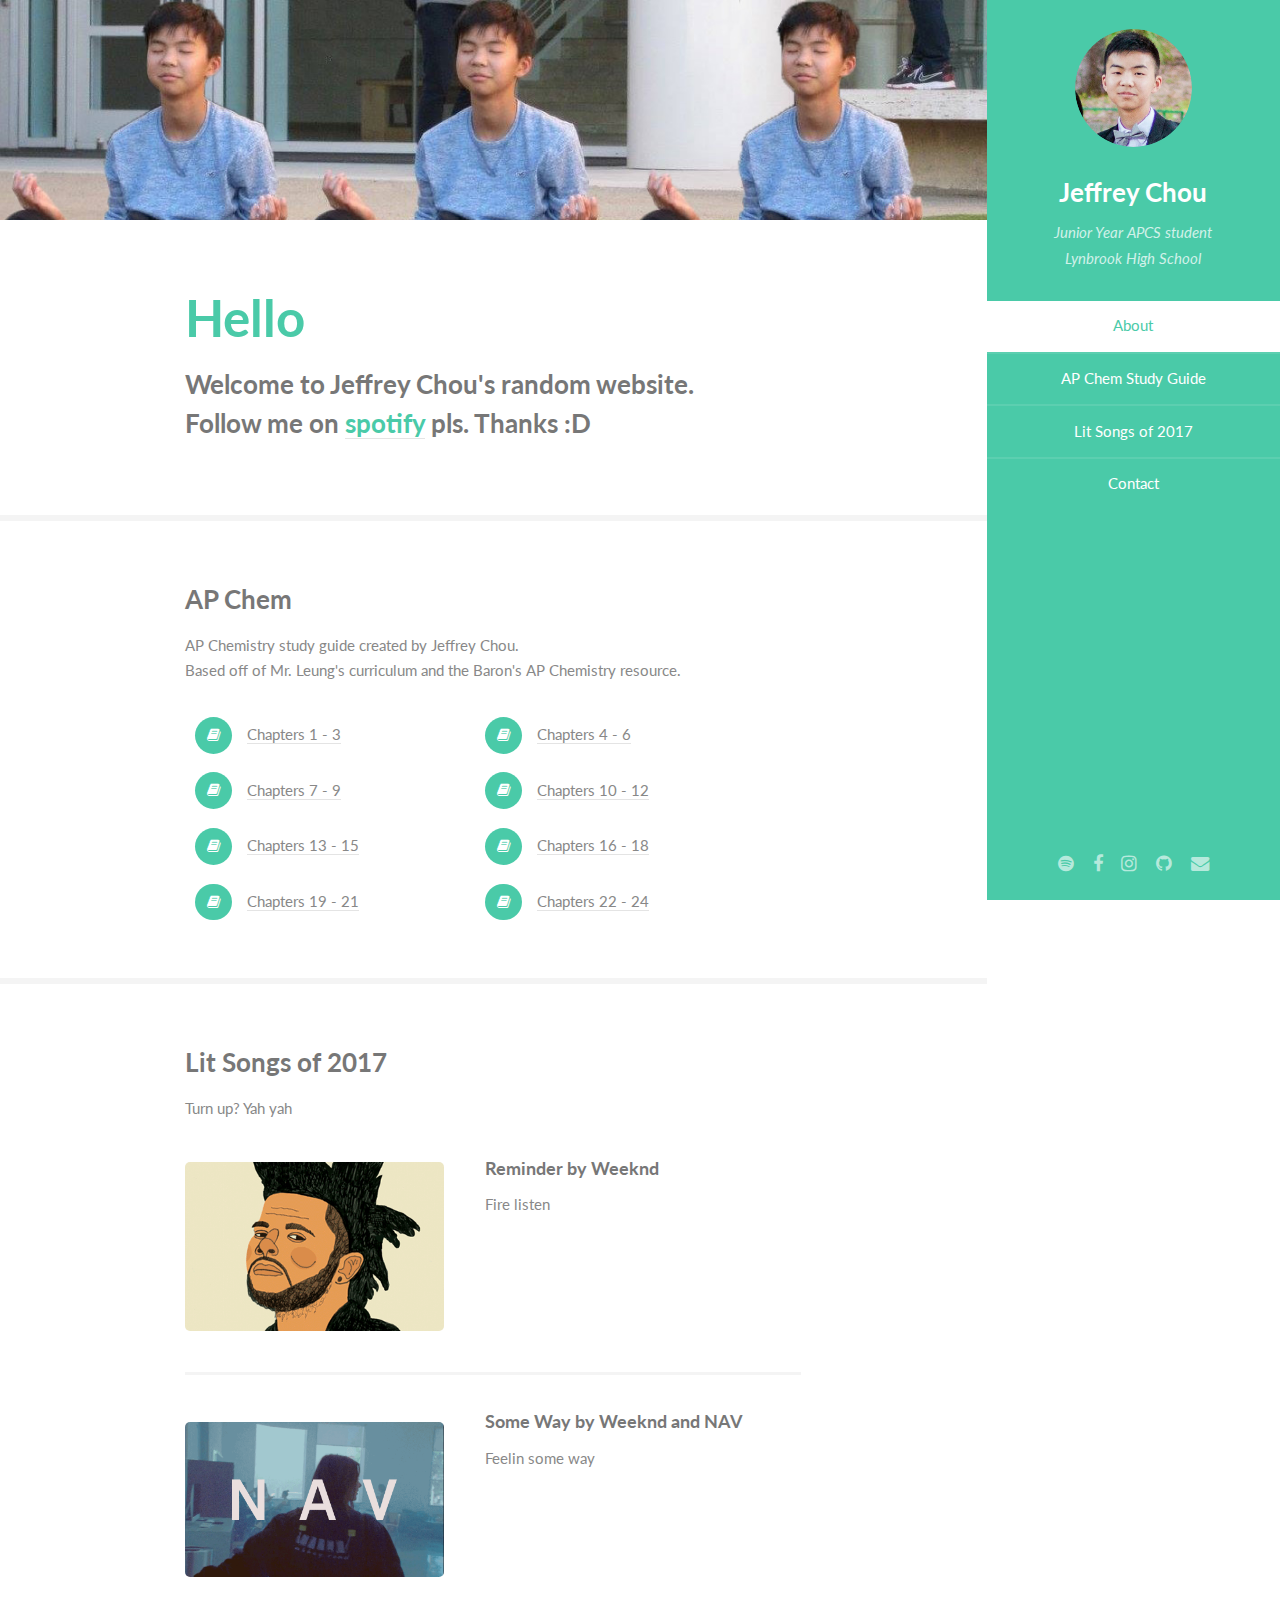
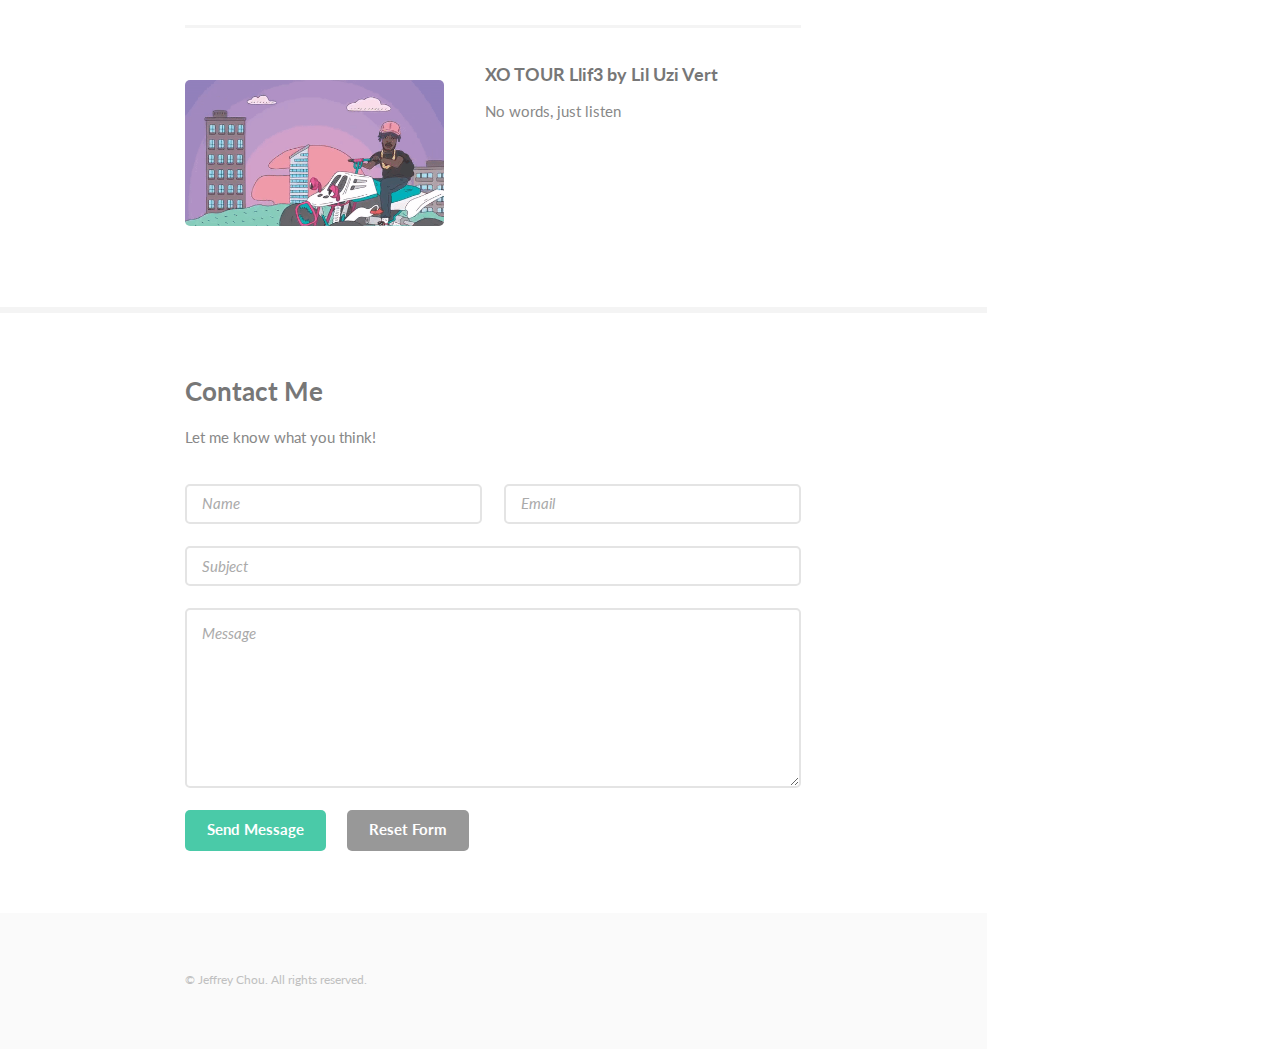
==== commit 4213ff3a: "Update Music Description" ====
--- a/index.html
+++ b/index.html
@@ -1,7 +1,7 @@
 <!DOCTYPE HTML>
 <html>
 	<head>
-		<title>Read Only by HTML5 UP</title>
+		<title>JChou's Website</title>
 		<meta charset="utf-8" />
 		<meta name="viewport" content="width=device-width, initial-scale=1" />
 		<!--[if lte IE 8]><script src="assets/js/ie/html5shiv.js"></script><![endif]-->
@@ -96,7 +96,7 @@
 											<a href="#" class="image"><img src="images/58ebdb1343728669376134.gif" alt="" /></a>
 											<div class="inner">
 												<h4>Reminder by Weeknd</h4>
-												<p>No words, just listen</p>
+												<p>Fire listen</p>
                                                 <iframe src="https://embed.spotify.com/?uri=spotify:track:37F0uwRSrdzkBiuj0D5UHI&view=coverart" width="250" height="80" frameborder="0" allowtransparency="true"></iframe>
 											</div>
 										</article>
@@ -104,7 +104,7 @@
 											<a href="#" class="image"><img src="images/test.gif" alt="" /></a>
 											<div class="inner">
 												<h4>Some Way by Weeknd and NAV</h4>
-												<p>Filler</p>
+												<p>Feelin some way</p>
                                                 <iframe src="https://embed.spotify.com/?uri=spotify:track:0bGVqUPZZ2owtWEyzIggQI&view=coverart" width="250" height="80" frameborder="0" allowtransparency="true"></iframe>
 											</div>
 										</article>
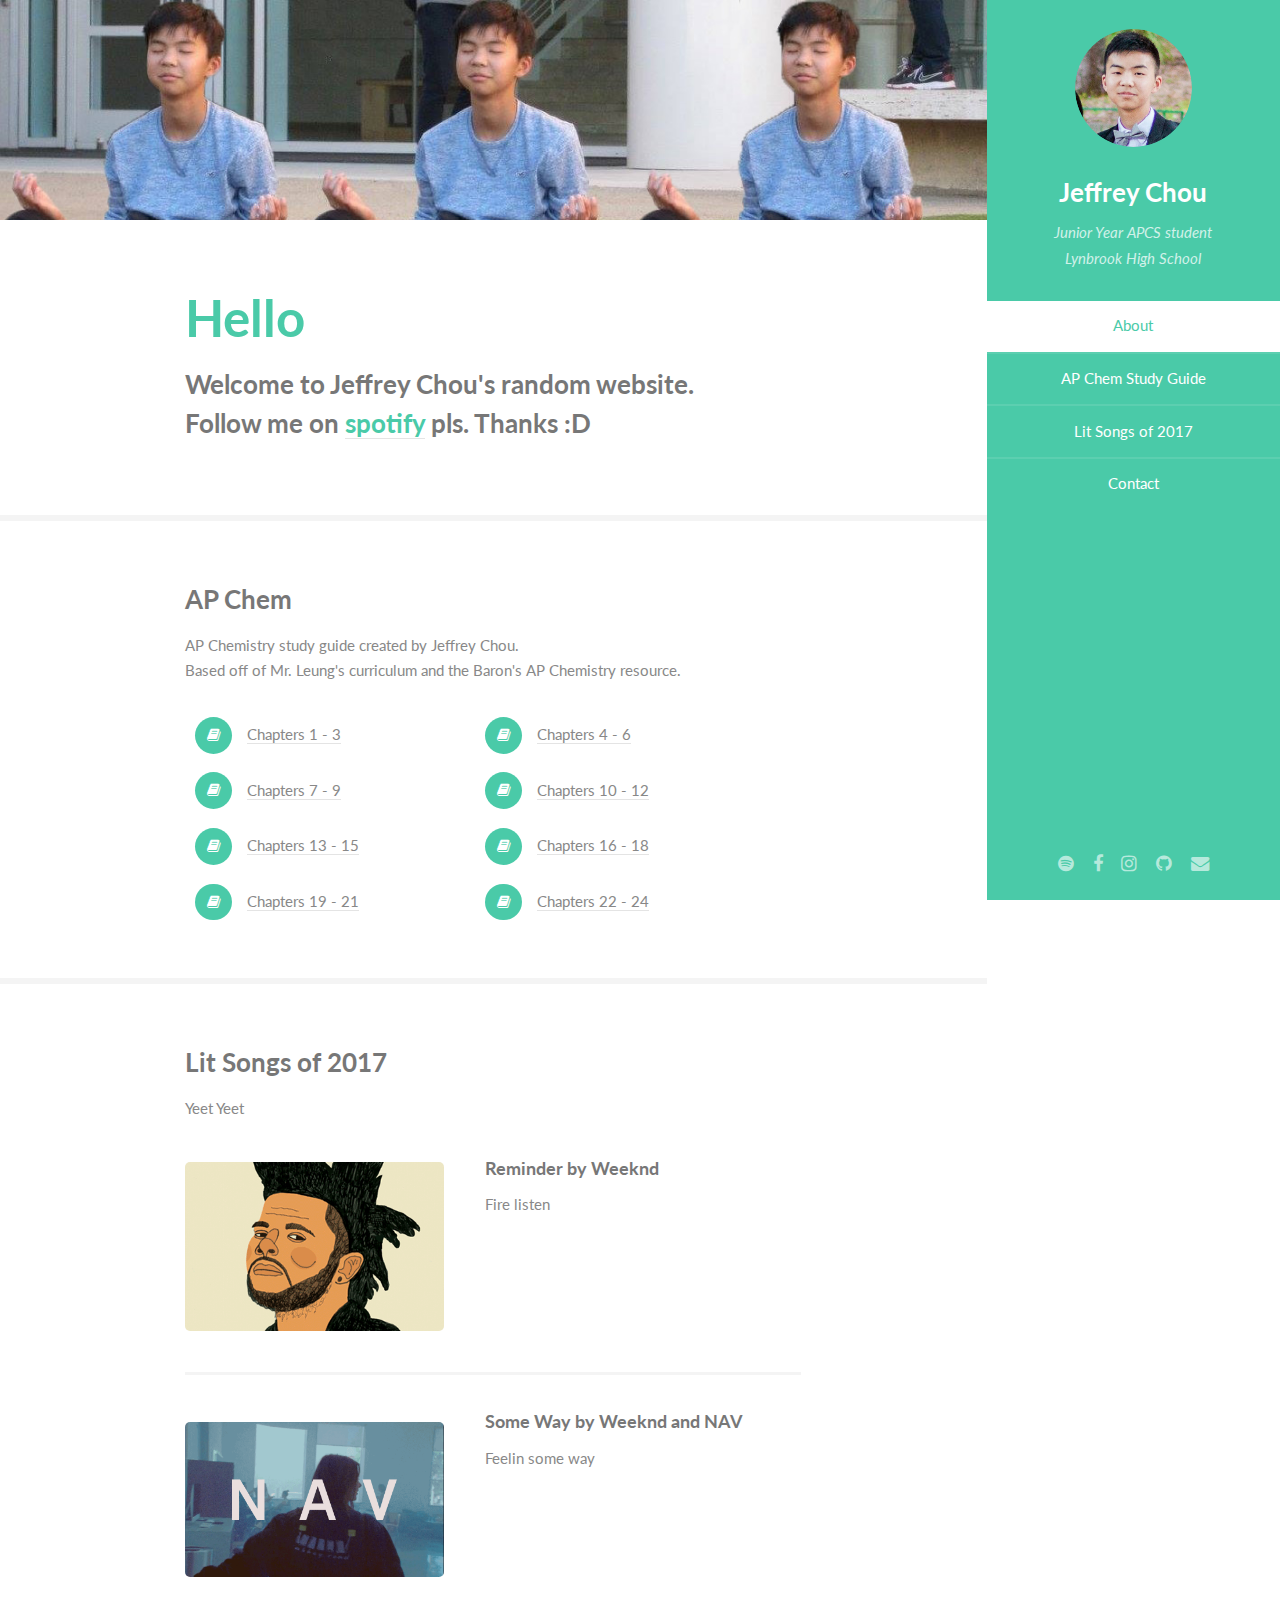
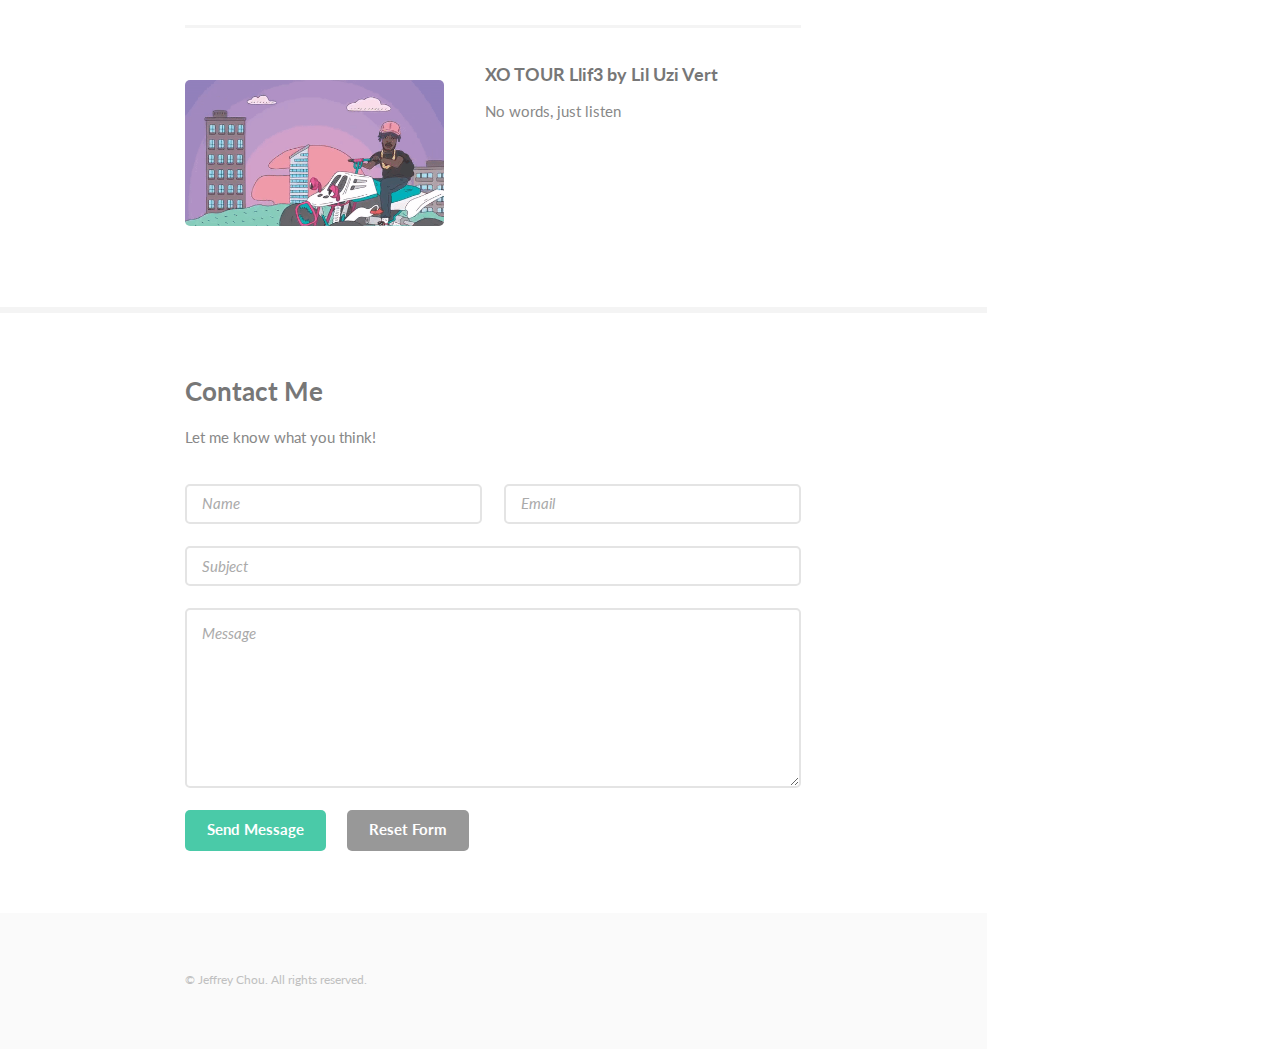
==== commit c0be5e23: "Update index.html" ====
--- a/index.html
+++ b/index.html
@@ -1,155 +1,171 @@
 <!DOCTYPE HTML>
 <html>
 	<head>
-		<title>JChou's Website</title>
-		<meta charset="utf-8" />
-		<meta name="viewport" content="width=device-width, initial-scale=1" />
-		<!--[if lte IE 8]><script src="assets/js/ie/html5shiv.js"></script><![endif]-->
-		<link rel="stylesheet" href="assets/css/main.css" />
-		<!--[if lte IE 8]><link rel="stylesheet" href="assets/css/ie8.css" /><![endif]-->
-        <script type="text/javascript">
+    <title>JChou's Website</title>
+    <meta charset="utf-8" />
+    <meta name="viewport" content="width=device-width, initial-scale=1" />
+    <!--[if lte IE 8]><script src="assets/js/ie/html5shiv.js"></script><![endif]-->
+    <link rel="stylesheet" href="assets/css/main.css" />
+    <!--[if lte IE 8]><link rel="stylesheet" href="assets/css/ie8.css" /><![endif]-->
+    <script type="text/javascript">
+        <!--
+        function toggle_visibility(id) {
+            var e = document.getElementById(id);
+            if (e.style.display == 'block')
+                e.style.display = 'none';
+            else
+                e.style.display = 'block';
+        }
+        //-->
+    </script>
+    <script>
+        (function(i, s, o, g, r, a, m) {
+            i['GoogleAnalyticsObject'] = r;
+            i[r] = i[r] || function() {
+                (i[r].q = i[r].q || []).push(arguments)
+            }, i[r].l = 1 * new Date();
+            a = s.createElement(o),
+                m = s.getElementsByTagName(o)[0];
+            a.async = 1;
+            a.src = g;
+            m.parentNode.insertBefore(a, m)
+        })(window, document, 'script', 'https://www.google-analytics.com/analytics.js', 'ga');
+
+        ga('create', 'UA-97212350-1', 'auto');
+        ga('send', 'pageview');
+    </script>
+</head>
+
+<body>
+    <!-- Header -->
+    <section id="header">
+        <header>
+            <span class="image avatar"><img src="images/avatar.jpg" alt="" /></span>
+            <h1 id="logo"><a href="./index.html">Jeffrey Chou</a></h1>
+            <p>Junior Year APCS student<br /> Lynbrook High School
+            </p>
+        </header>
+        <nav id="nav">
+            <ul>
+                <li><a href="#one" class="active">About</a></li>
+                <li><a href="#two">AP Chem Study Guide</a></li>
+                <li><a href="#three">Lit Songs of 2017</a></li>
+                <li><a href="#four">Contact</a></li>
+            </ul>
+        </nav>
+        <footer>
+            <ul class="icons">
+                <li><a href="https://open.spotify.com/user/1259911919" class="icon fa-spotify"><span class="label">Twitter</span></a></li>
+                <li><a href="https://www.facebook.com/jeffrey.chou.50" class="icon fa-facebook"><span class="label">Facebook</span></a></li>
+                <li><a href="#" class="icon fa-instagram"><span class="label">Instagram</span></a></li>
+                <li><a href="#" class="icon fa-github"><span class="label">Github</span></a></li>
+                <li><a href="mailto:chou.jeffrey.c@gmail.com" class="icon fa-envelope"><span class="label">Email</span></a></li>
+            </ul>
+        </footer>
+    </section>
+
+    <!-- Wrapper -->
+    <div id="wrapper">
+
+        <!-- Main -->
+        <div id="main">
+
+            <!-- One -->
+            <section id="one">
+                <div class="container">
+                    <header class="major">
+                        <h2>Hello</h2>
+                        <p>Welcome to Jeffrey Chou's random website.<br /> Follow me on <a href="https://open.spotify.com/user/1259911919/playlist/0zu0JXuqLifHZr2DDqPi0m">spotify</a> pls. Thanks :D</p>
+                    </header>
+                    <p></p>
+                </div>
+            </section>
+
+            <!-- Two -->
+            <section id="two">
+
+                <div class="container">
+                    <h3>AP Chem</h3>
+                    <p>AP Chemistry study guide created by Jeffrey Chou. <br /> Based off of Mr. Leung's curriculum and the Baron's AP Chemistry resource.</p>
+                    <ul class="feature-icons">
+                        <li class="fa-book"><a href="./ch1-3.html">Chapters 1 - 3</a></li>
+                        <li class="fa-book"><a href="./ch4-6.html">Chapters 4 - 6</a></li>
+                        <li class="fa-book"><a href="./ch7-9.html">Chapters 7 - 9</a></li>
+                        <li class="fa-book"><a href="./ch10-12.html">Chapters 10 - 12</a></li>
+                        <li class="fa-book"><a href="./ch13-15.html">Chapters 13 - 15</a></li>
+                        <li class="fa-book"><a href="./ch16-18.html">Chapters 16 - 18</a></li>
+                        <li class="fa-book"><a href="./ch19-21.html">Chapters 19 - 21</a></li>
+                        <li class="fa-book"><a href="./ch22-24.html">Chapters 22 - 24</a></li>
+                    </ul>
+                </div>
+            </section>
+
+            <!-- Three -->
+            <section id="three">
+                <div class="container">
+                    <h3>Lit Songs of 2017 <span style="display:inline-block; width: 100 px ;"></span><iframe src="https://embed.spotify.com/follow/1/?uri=spotify:user:1259911919&size=basic&theme=light" width="200" height="25" scrolling="no" frameborder="0" style="border:none; overflow:hidden;" allowtransparency="true"></iframe></h3>
+                    <p>Yeet Yeet</p>
+
+                    <div class="features">
+                        <article>
+
+                            <a href="#" class="image"><img src="images/58ebdb1343728669376134.gif" alt="" /></a>
+                            <div class="inner">
+                                <h4>Reminder by Weeknd</h4>
+                                <p>Fire listen</p>
+                                <iframe src="https://embed.spotify.com/?uri=spotify:track:37F0uwRSrdzkBiuj0D5UHI&view=coverart" width="250" height="80" frameborder="0" allowtransparency="true"></iframe>
+                            </div>
+                        </article>
+                        <article>
+                            <a href="#" class="image"><img src="images/test.gif" alt="" /></a>
+                            <div class="inner">
+                                <h4>Some Way by Weeknd and NAV</h4>
+                                <p>Feelin some way</p>
+                                <iframe src="https://embed.spotify.com/?uri=spotify:track:0bGVqUPZZ2owtWEyzIggQI&view=coverart" width="250" height="80" frameborder="0" allowtransparency="true"></iframe>
+                            </div>
+                        </article>
+                        <article>
+                            <a href="#" class="image"><img src="images/giphy.gif" alt="" /></a>
+                            <div class="inner">
+                                <h4>XO TOUR Llif3 by Lil Uzi Vert</h4>
+                                <p>No words, just listen</p>
+                                <iframe src="https://embed.spotify.com/?uri=spotify:track:0q1iweKeEOzuxrWL7cOckw&view=list" width="250" height="80" frameborder="0" allowtransparency="true" view=list></iframe>
+                            </div>
+                        </article>
+                    </div>
+                </div>
+            </section>
+
+            <!-- Four -->
+            <section id="four">
+                <div class="container">
+                    <h3>Contact Me</h3>
+                    <p>Let me know what you think!</p>
+                    <form method="post" action="#">
+                        <div class="row uniform">
+                            <div class="6u 12u(xsmall)"><input type="text" name="name" id="name" placeholder="Name" /></div>
+                            <div class="6u 12u(xsmall)"><input type="email" name="email" id="email" placeholder="Email" /></div>
+                        </div>
+                        <div class="row uniform">
+                            <div class="12u"><input type="text" name="subject" id="subject" placeholder="Subject" /></div>
+                        </div>
+                        <div class="row uniform">
+                            <div class="12u"><textarea name="message" id="message" placeholder="Message" rows="6"></textarea></div>
+                        </div>
+                        <div class="row uniform">
+                            <div class="12u">
+                                <ul class="actions">
+                                    <li><input type="submit" class="special" value="Send Message" /></li>
+                                    <li><input type="reset" value="Reset Form" /></li>
+                                </ul>
+                            </div>
+                        </div>
+                    </form>
+                </div>
+            </section>
+
+            <!-- Five -->
             <!--
-            function toggle_visibility(id) {
-                var e = document.getElementById(id);
-                if(e.style.display == 'block')
-                    e.style.display = 'none';
-                else
-                    e.style.display = 'block';
-            }
-            //-->
-        </script>
-	</head>
-	<body>
-		<!-- Header -->
-			<section id="header">
-				<header>
-					<span class="image avatar"><img src="images/avatar.jpg" alt="" /></span>
-					<h1 id="logo"><a href="./index.html">Jeffrey Chou</a></h1>
-					<p>Junior Year APCS student<br /> Lynbrook High School
-					</p>
-				</header>
-				<nav id="nav">
-					<ul>
-						<li><a href="#one" class="active">About</a></li>
-						<li><a href="#two">AP Chem Study Guide</a></li>
-						<li><a href="#three">Lit Songs of 2017</a></li>
-						<li><a href="#four">Contact</a></li>
-					</ul>
-				</nav>
-				<footer>
-					<ul class="icons">
-						<li><a href="https://open.spotify.com/user/1259911919" class="icon fa-spotify"><span class="label">Twitter</span></a></li>
-						<li><a href="https://www.facebook.com/jeffrey.chou.50" class="icon fa-facebook"><span class="label">Facebook</span></a></li>
-						<li><a href="#" class="icon fa-instagram"><span class="label">Instagram</span></a></li>
-						<li><a href="#" class="icon fa-github"><span class="label">Github</span></a></li>
-						<li><a href="mailto:chou.jeffrey.c@gmail.com" class="icon fa-envelope"><span class="label">Email</span></a></li>
-					</ul>
-				</footer>
-			</section>
-
-		<!-- Wrapper -->
-			<div id="wrapper">
-
-				<!-- Main -->
-					<div id="main">
-
-						<!-- One -->
-							<section id="one">
-								<div class="container">
-									<header class="major">
-										<h2>Hello</h2>
-										<p>Welcome to Jeffrey Chou's random website.<br />
-                                            Follow me on <a href= "https://open.spotify.com/user/1259911919/playlist/0zu0JXuqLifHZr2DDqPi0m">spotify</a> pls. Thanks :D</p>
-									</header>
-									<p></p>
-								</div>
-							</section>
-
-						<!-- Two -->
-							<section id="two">
-                                
-								<div class="container">
-									<h3>AP Chem</h3>
-                                    <p>AP Chemistry study guide created by Jeffrey Chou. <br /> Based off of Mr. Leung's curriculum and the Baron's AP Chemistry resource.</p>
-									<ul class="feature-icons">
-										<li class="fa-book"><a href ="./ch1-3.html">Chapters 1 - 3</a></li>
-                                        <li class="fa-book"><a href ="./ch4-6.html">Chapters 4 - 6</a></li>
-                                        <li class="fa-book"><a href ="./ch7-9.html">Chapters 7 - 9</a></li>
-                                        <li class="fa-book"><a href ="./ch10-12.html">Chapters 10 - 12</a></li>
-                                        <li class="fa-book"><a href ="./ch13-15.html">Chapters 13 - 15</a></li>
-                                        <li class="fa-book"><a href ="./ch16-18.html">Chapters 16 - 18</a></li>
-                                        <li class="fa-book"><a href ="./ch19-21.html">Chapters 19 - 21</a></li>
-                                        <li class="fa-book"><a href ="./ch22-24.html">Chapters 22 - 24</a></li>
-									</ul>
-								</div>
-							</section>
-
-						<!-- Three -->
-							<section id="three">
-								<div class="container">
-									<h3>Lit Songs of 2017 <span style="display:inline-block; width: 100 px ;"></span><iframe src="https://embed.spotify.com/follow/1/?uri=spotify:user:1259911919&size=basic&theme=light" width="200" height="25" scrolling="no" frameborder="0" style="border:none; overflow:hidden;" allowtransparency="true"></iframe></h3>
-									<p>Turn up? Yah yah </p>
-                                    
-									<div class="features">
-										<article>
-                                            
-											<a href="#" class="image"><img src="images/58ebdb1343728669376134.gif" alt="" /></a>
-											<div class="inner">
-												<h4>Reminder by Weeknd</h4>
-												<p>Fire listen</p>
-                                                <iframe src="https://embed.spotify.com/?uri=spotify:track:37F0uwRSrdzkBiuj0D5UHI&view=coverart" width="250" height="80" frameborder="0" allowtransparency="true"></iframe>
-											</div>
-										</article>
-										<article>
-											<a href="#" class="image"><img src="images/test.gif" alt="" /></a>
-											<div class="inner">
-												<h4>Some Way by Weeknd and NAV</h4>
-												<p>Feelin some way</p>
-                                                <iframe src="https://embed.spotify.com/?uri=spotify:track:0bGVqUPZZ2owtWEyzIggQI&view=coverart" width="250" height="80" frameborder="0" allowtransparency="true"></iframe>
-											</div>
-										</article>
-										<article>
-											<a href="#" class="image"><img src="images/giphy.gif" alt="" /></a>
-											<div class="inner">
-												<h4>XO TOUR Llif3 by Lil Uzi Vert</h4>
-												<p>No words, just listen</p>
-                                                <iframe src="https://embed.spotify.com/?uri=spotify:track:0q1iweKeEOzuxrWL7cOckw&view=list" width="250" height="80" frameborder="0" allowtransparency="true" view=list></iframe>
-											</div>
-										</article>
-									</div>
-								</div>
-							</section>
-
-						<!-- Four -->
-							<section id="four">
-								<div class="container">
-									<h3>Contact Me</h3>
-									<p>Let me know what you think!</p>
-									<form method="post" action="#">
-										<div class="row uniform">
-											<div class="6u 12u(xsmall)"><input type="text" name="name" id="name" placeholder="Name" /></div>
-											<div class="6u 12u(xsmall)"><input type="email" name="email" id="email" placeholder="Email" /></div>
-										</div>
-										<div class="row uniform">
-											<div class="12u"><input type="text" name="subject" id="subject" placeholder="Subject" /></div>
-										</div>
-										<div class="row uniform">
-											<div class="12u"><textarea name="message" id="message" placeholder="Message" rows="6"></textarea></div>
-										</div>
-										<div class="row uniform">
-											<div class="12u">
-												<ul class="actions">
-													<li><input type="submit" class="special" value="Send Message" /></li>
-													<li><input type="reset" value="Reset Form" /></li>
-												</ul>
-											</div>
-										</div>
-									</form>
-								</div>
-							</section>
-
-						<!-- Five -->
-						<!--
 							<section id="five">
 								<div class="container">
 									<h3>Elements</h3>
@@ -495,27 +511,27 @@
 							</section>
 						-->
 
-					</div>
-
-				<!-- Footer -->
-					<section id="footer">
-						<div class="container">
-							<ul class="copyright">
-								<li>&copy; Jeffrey Chou. All rights reserved.</li>
-							</ul>
-						</div>
-					</section>
-
-			</div>
-
-		<!-- Scripts -->
-			<script src="assets/js/jquery.min.js"></script>
-			<script src="assets/js/jquery.scrollzer.min.js"></script>
-			<script src="assets/js/jquery.scrolly.min.js"></script>
-			<script src="assets/js/skel.min.js"></script>
-			<script src="assets/js/util.js"></script>
-			<!--[if lte IE 8]><script src="assets/js/ie/respond.min.js"></script><![endif]-->
-			<script src="assets/js/main.js"></script>
-
-	</body>
-</html>+        </div>
+
+        <!-- Footer -->
+        <section id="footer">
+            <div class="container">
+                <ul class="copyright">
+                    <li>&copy; Jeffrey Chou. All rights reserved.</li>
+                </ul>
+            </div>
+        </section>
+
+    </div>
+
+    <!-- Scripts -->
+    <script src="assets/js/jquery.min.js"></script>
+    <script src="assets/js/jquery.scrollzer.min.js"></script>
+    <script src="assets/js/jquery.scrolly.min.js"></script>
+    <script src="assets/js/skel.min.js"></script>
+    <script src="assets/js/util.js"></script>
+    <!--[if lte IE 8]><script src="assets/js/ie/respond.min.js"></script><![endif]-->
+    <script src="assets/js/main.js"></script>
+
+</body>
+</html>
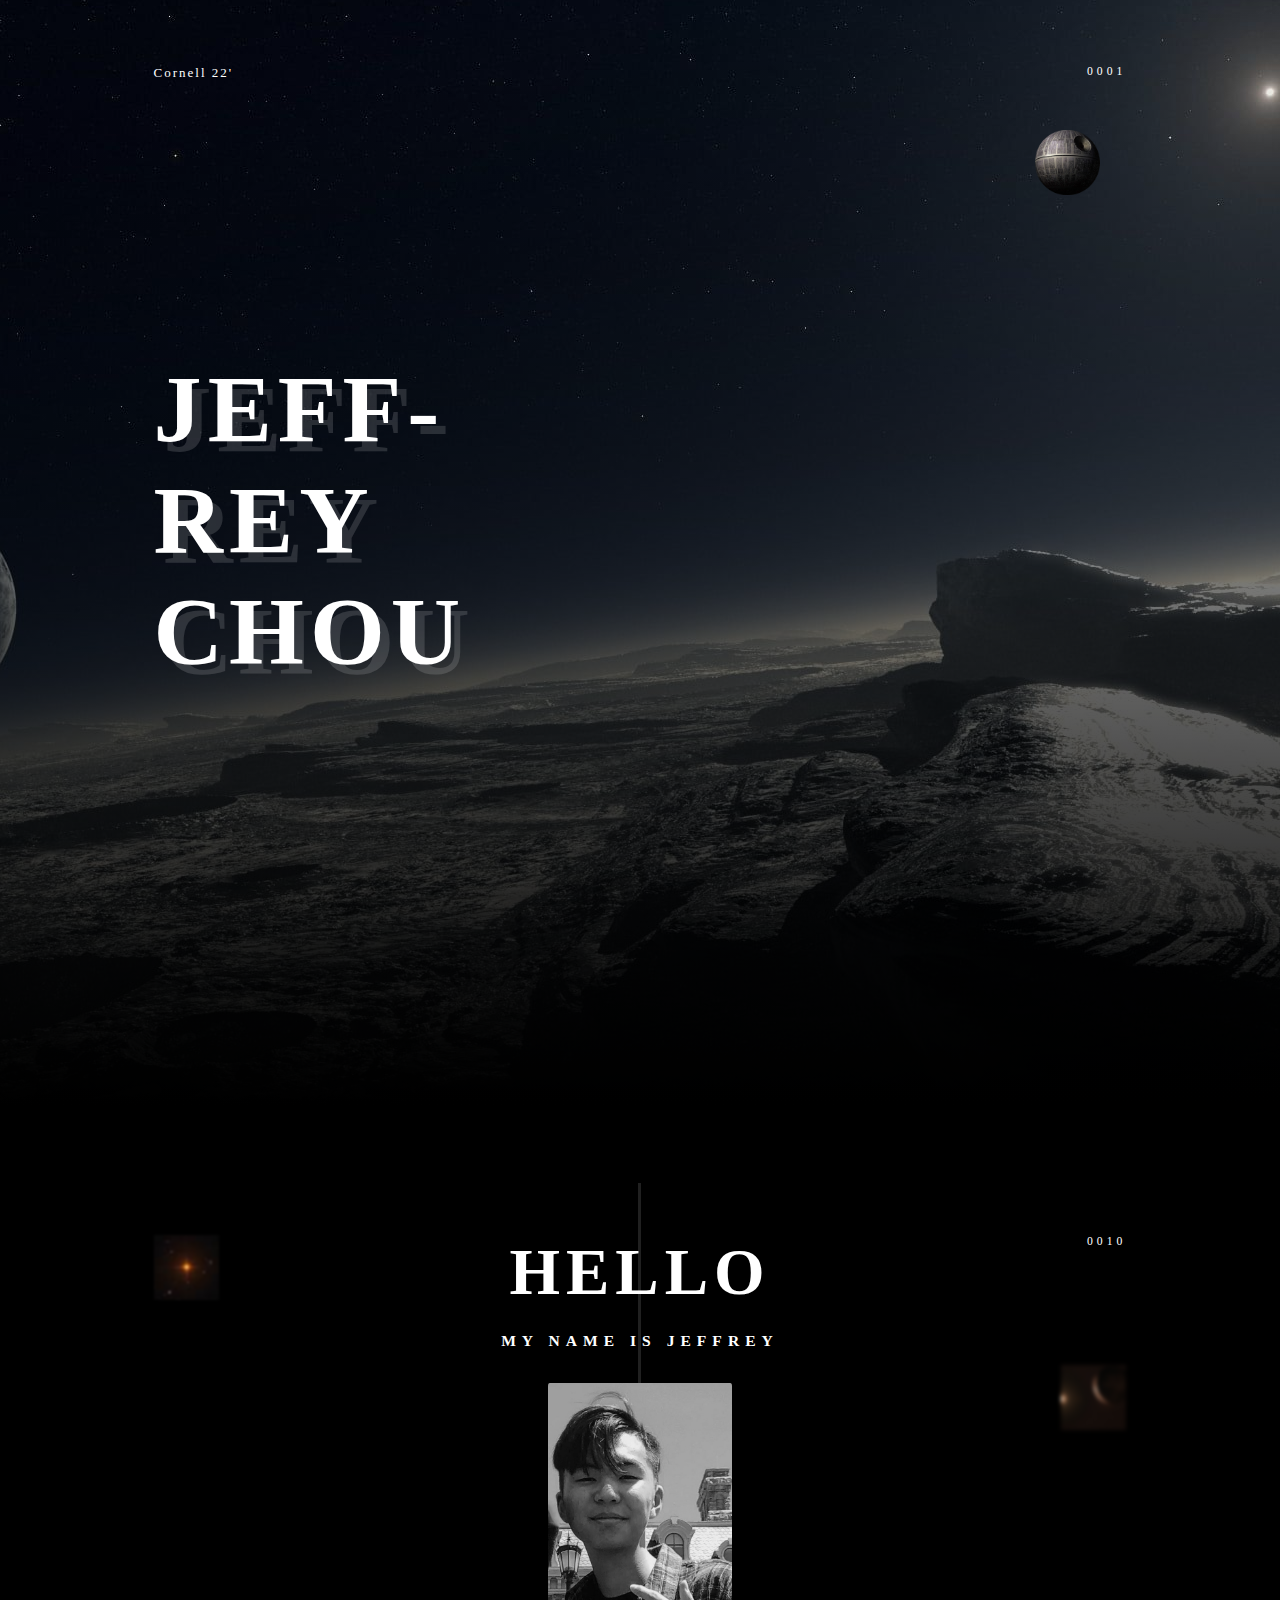
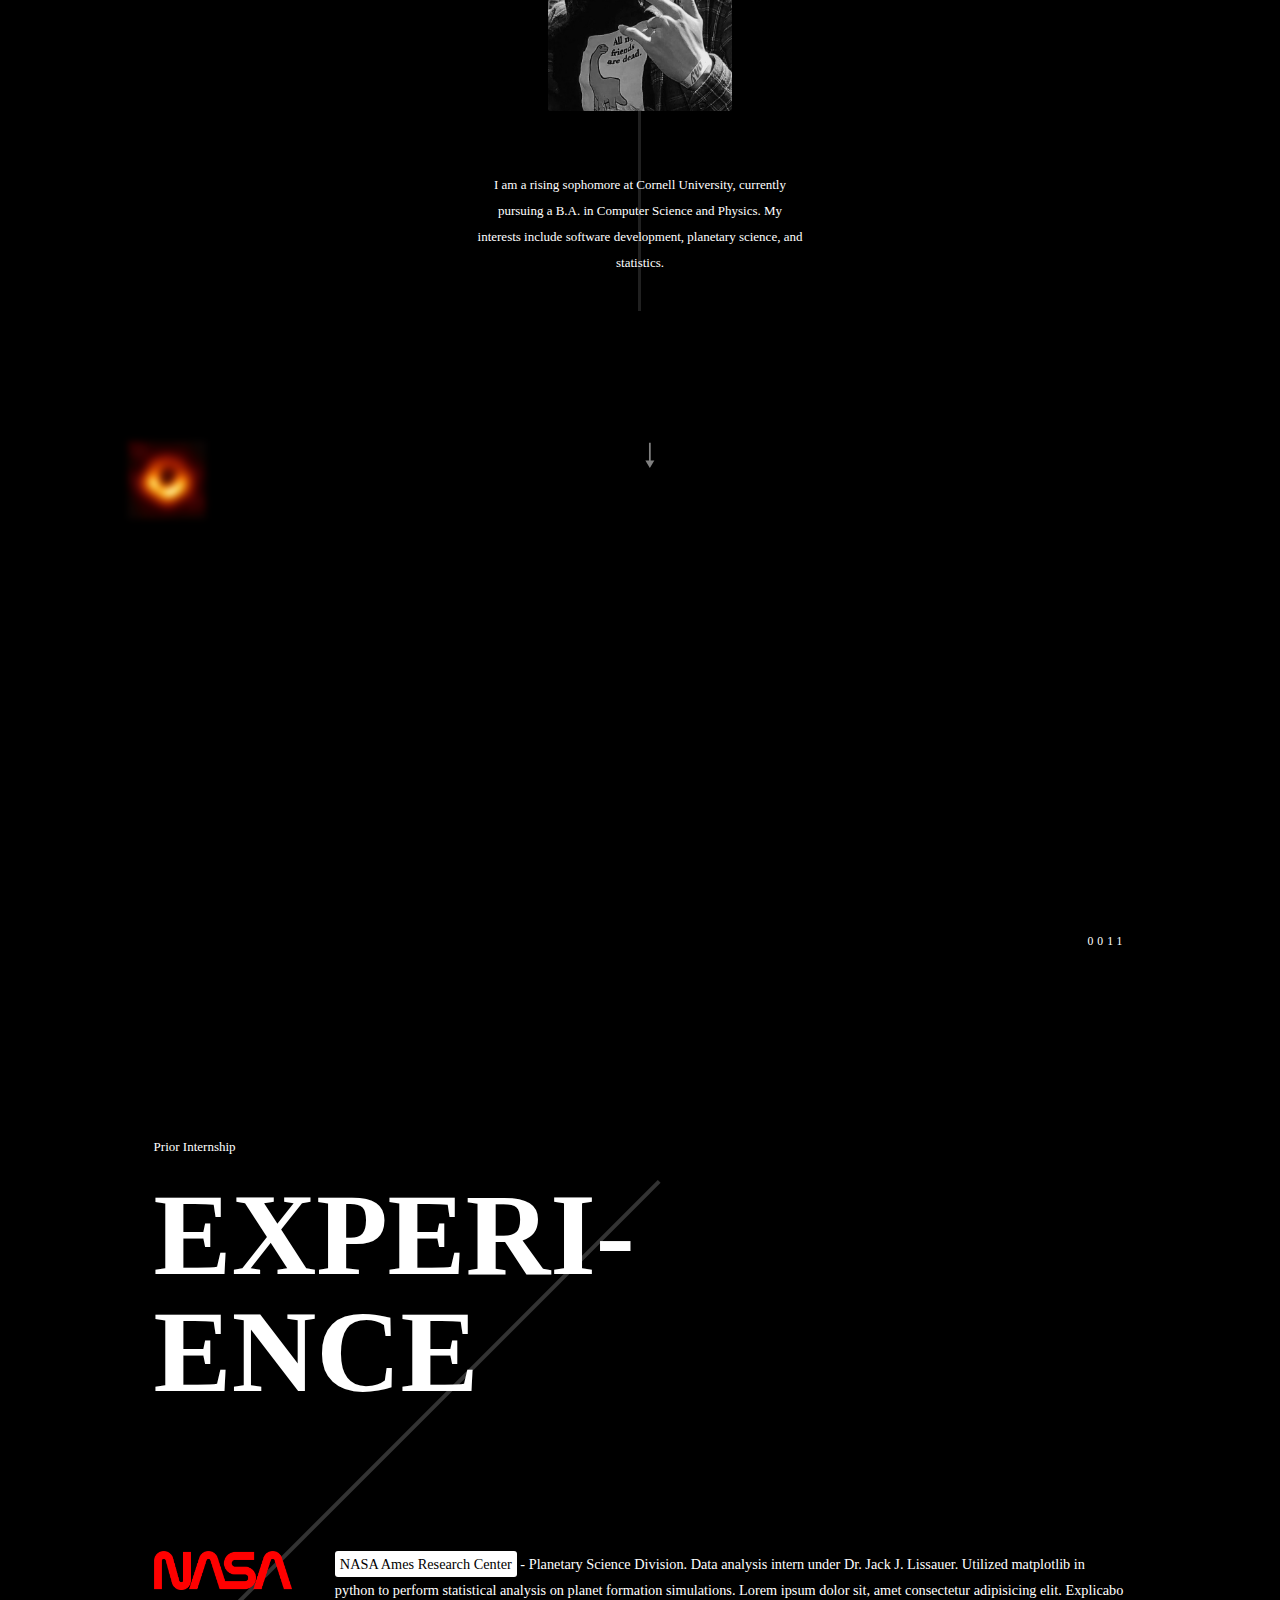
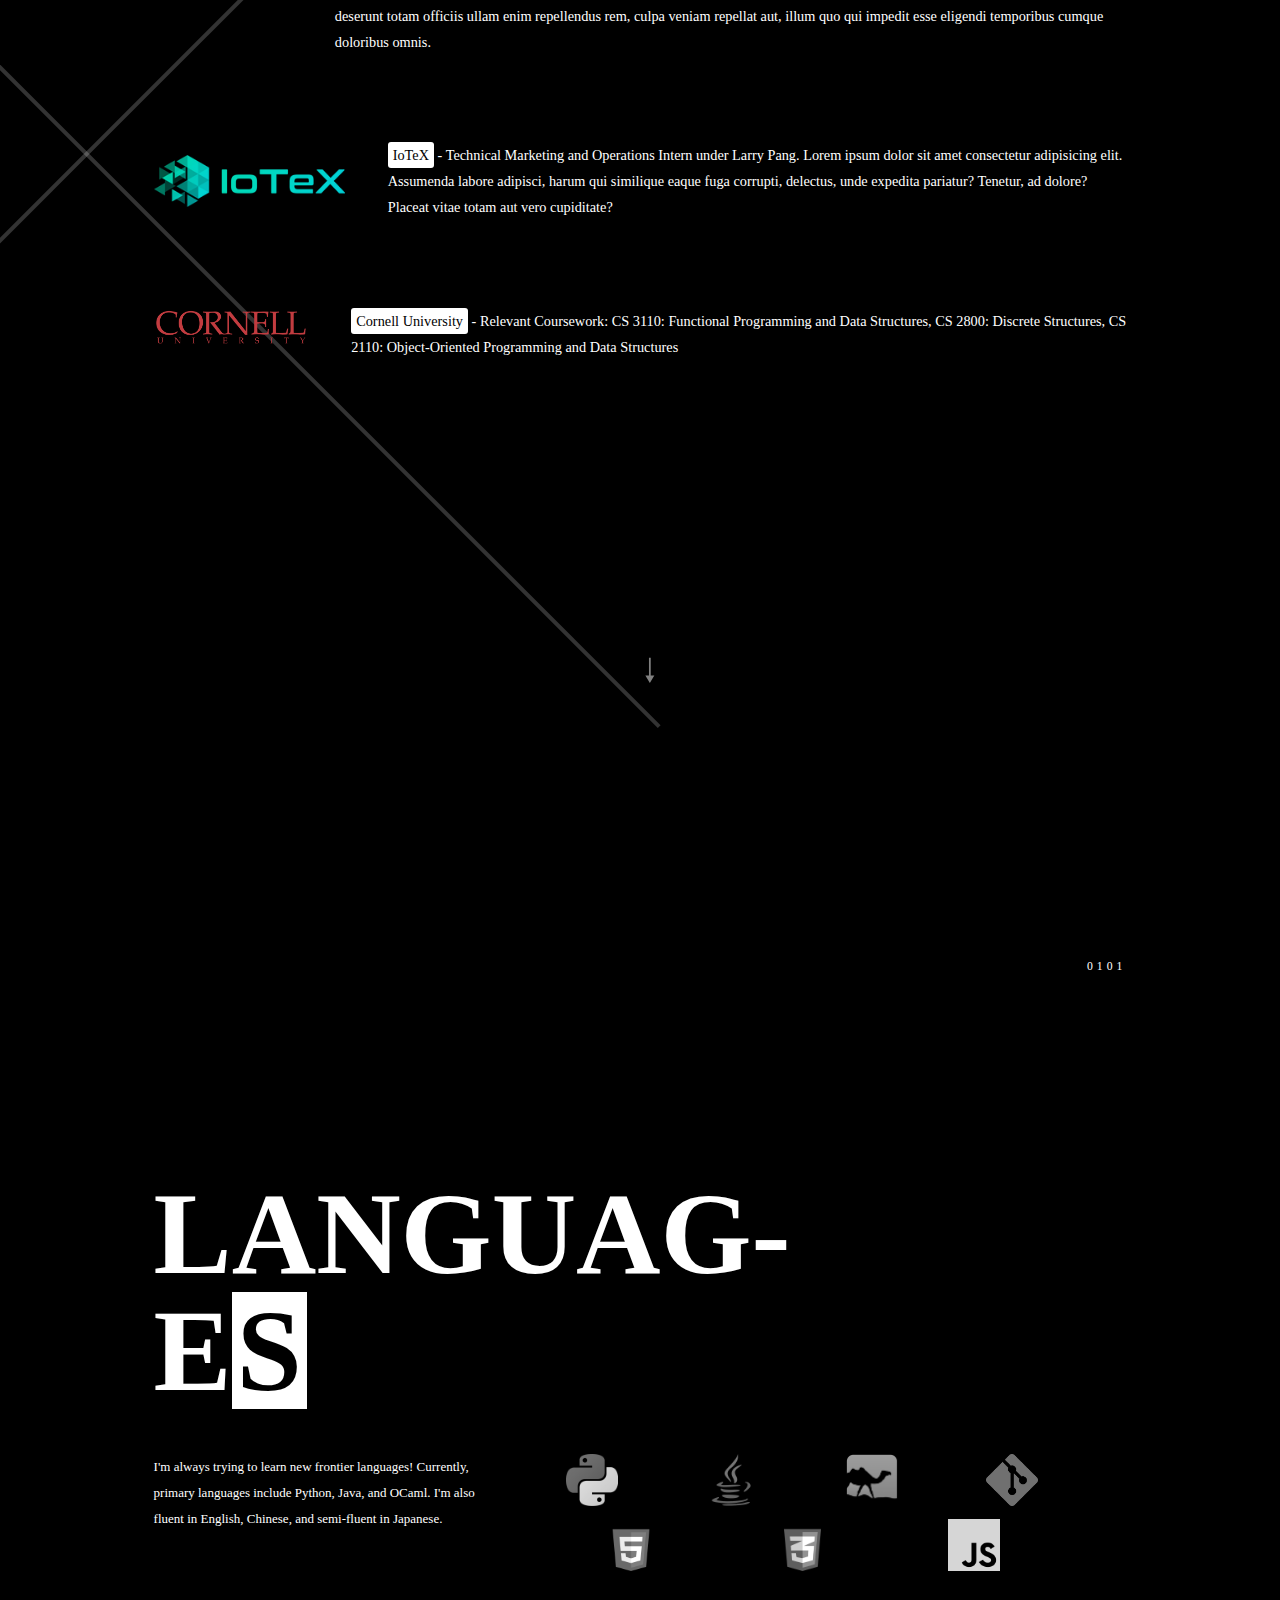
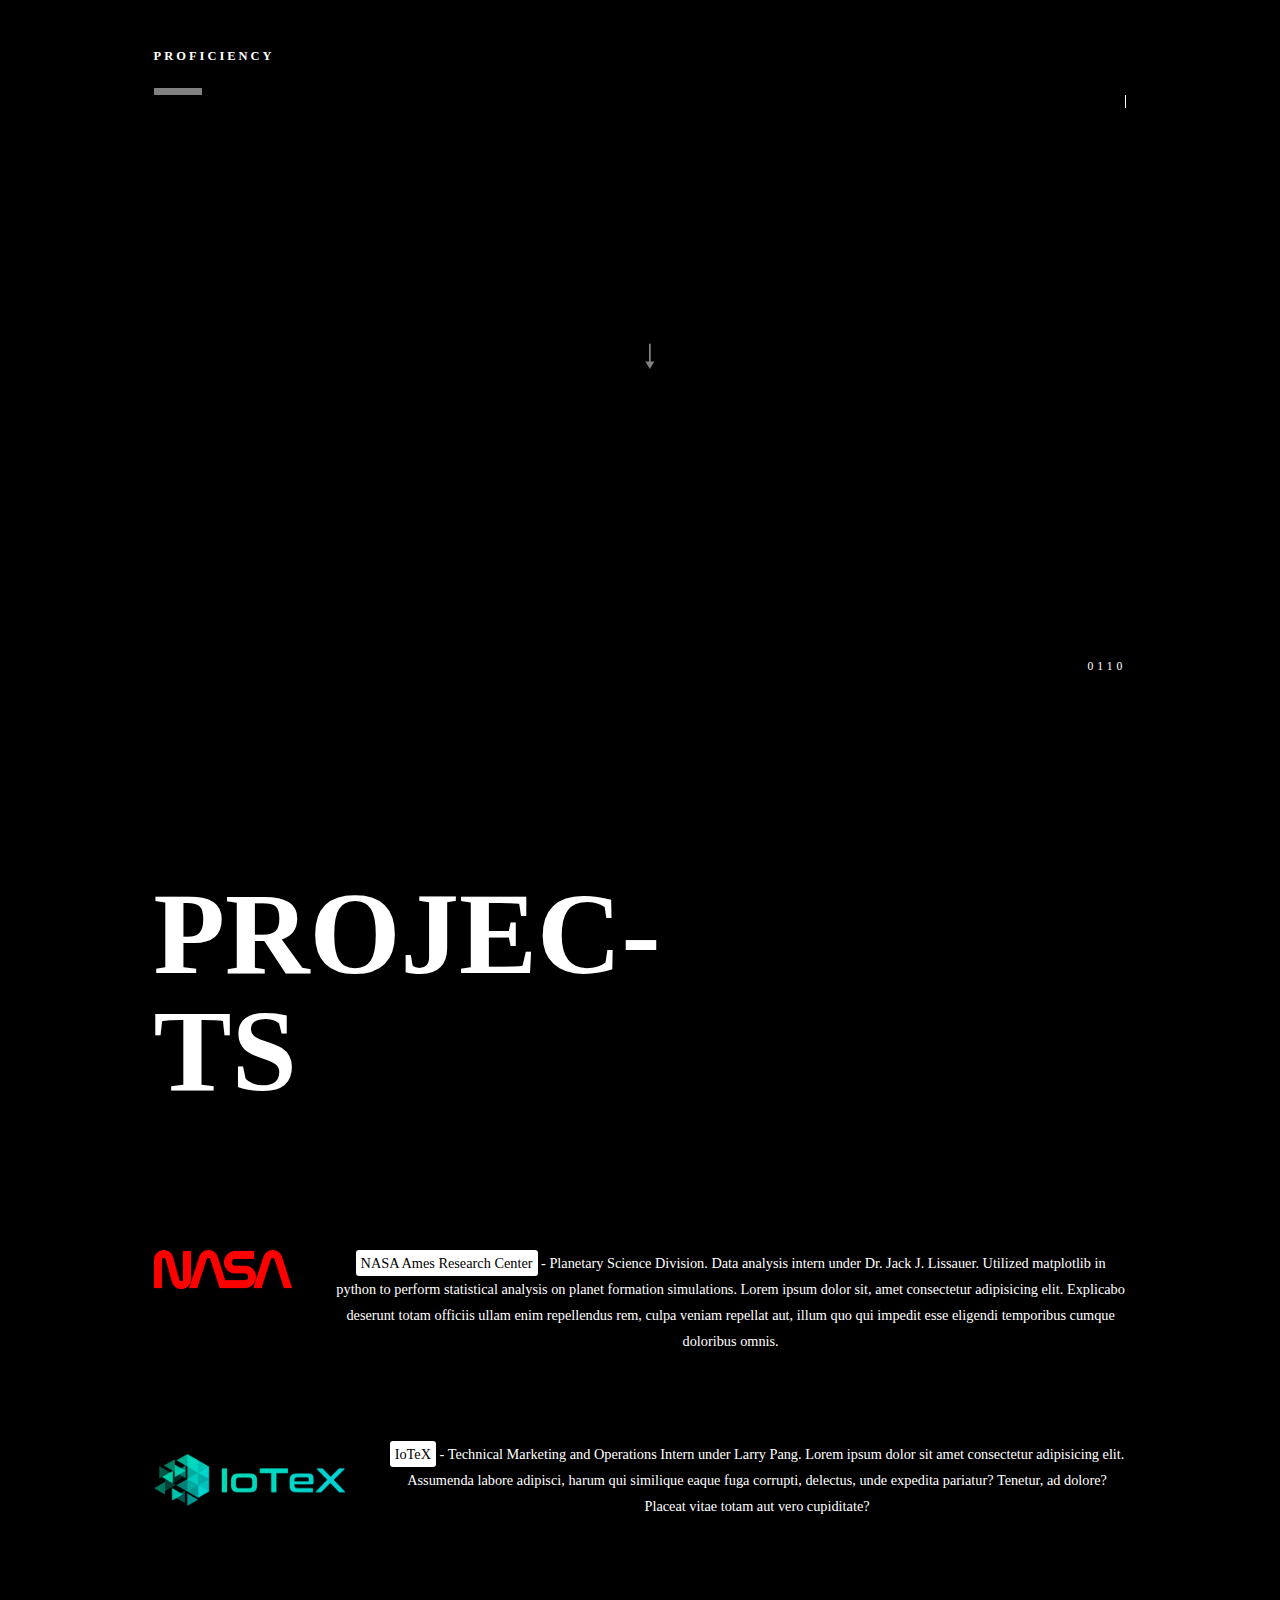
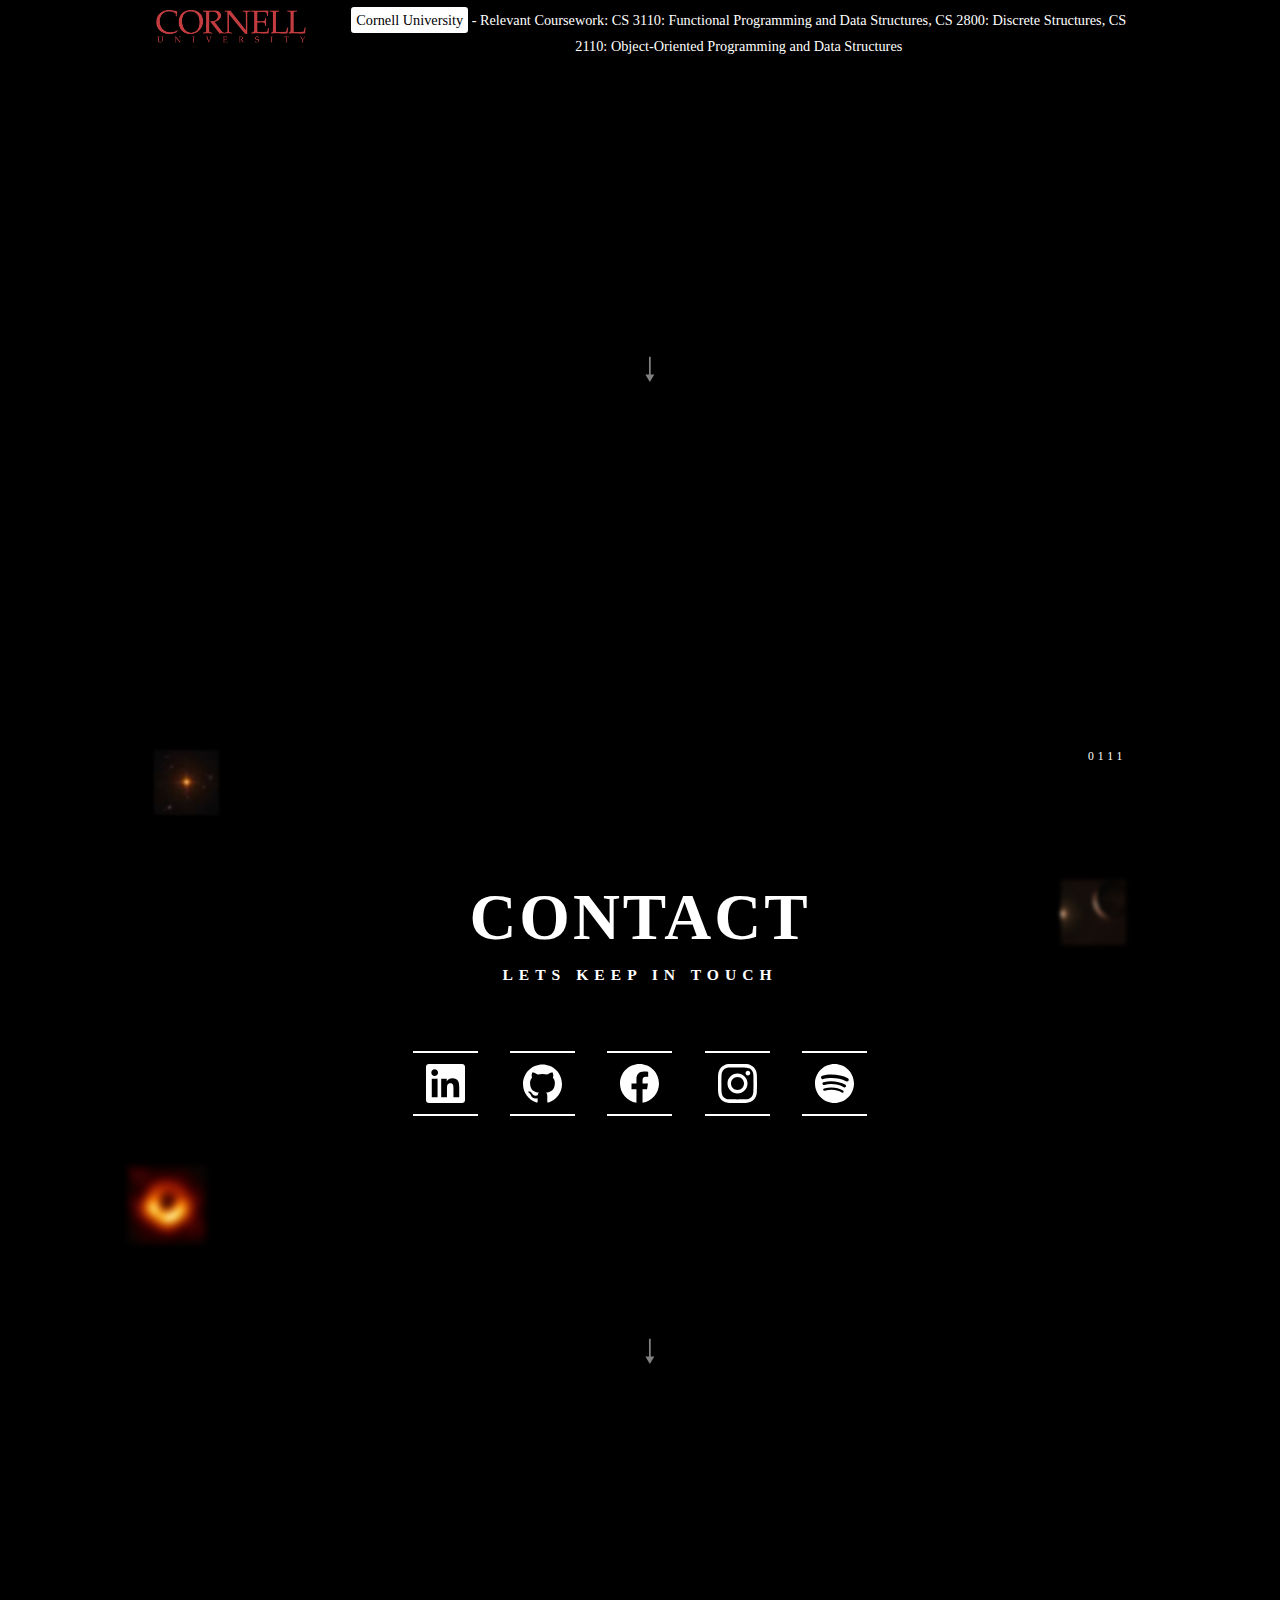
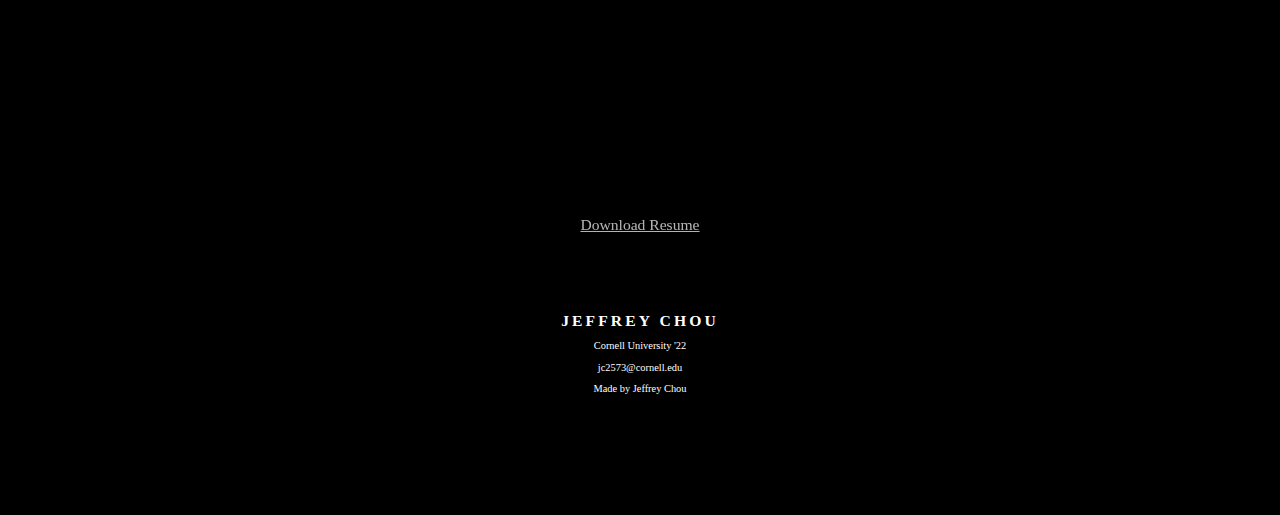
==== commit 9aa4a16d: "Import new website, backup and remove old website" ====
--- a/index.html
+++ b/index.html
@@ -1,537 +1,438 @@
-<!DOCTYPE HTML>
-<html>
-	<head>
-    <title>JChou's Website</title>
-    <meta charset="utf-8" />
-    <meta name="viewport" content="width=device-width, initial-scale=1" />
-    <!--[if lte IE 8]><script src="assets/js/ie/html5shiv.js"></script><![endif]-->
-    <link rel="stylesheet" href="assets/css/main.css" />
-    <!--[if lte IE 8]><link rel="stylesheet" href="assets/css/ie8.css" /><![endif]-->
-    <script type="text/javascript">
-        <!--
-        function toggle_visibility(id) {
-            var e = document.getElementById(id);
-            if (e.style.display == 'block')
-                e.style.display = 'none';
-            else
-                e.style.display = 'block';
-        }
-        //-->
-    </script>
-    <script>
-        (function(i, s, o, g, r, a, m) {
-            i['GoogleAnalyticsObject'] = r;
-            i[r] = i[r] || function() {
-                (i[r].q = i[r].q || []).push(arguments)
-            }, i[r].l = 1 * new Date();
-            a = s.createElement(o),
-                m = s.getElementsByTagName(o)[0];
-            a.async = 1;
-            a.src = g;
-            m.parentNode.insertBefore(a, m)
-        })(window, document, 'script', 'https://www.google-analytics.com/analytics.js', 'ga');
-
-        ga('create', 'UA-97212350-1', 'auto');
-        ga('send', 'pageview');
-    </script>
-</head>
-
-<body>
-    <!-- Header -->
-    <section id="header">
-        <header>
-            <span class="image avatar"><img src="images/avatar.jpg" alt="" /></span>
-            <h1 id="logo"><a href="./index.html">Jeffrey Chou</a></h1>
-            <p>Junior Year APCS student<br /> Lynbrook High School
-            </p>
-        </header>
-        <nav id="nav">
-            <ul>
-                <li><a href="#one" class="active">About</a></li>
-                <li><a href="#two">AP Chem Study Guide</a></li>
-                <li><a href="#three">Lit Songs of 2017</a></li>
-                <li><a href="#four">Contact</a></li>
-            </ul>
-        </nav>
-        <footer>
-            <ul class="icons">
-                <li><a href="https://open.spotify.com/user/1259911919" class="icon fa-spotify"><span class="label">Twitter</span></a></li>
-                <li><a href="https://www.facebook.com/jeffrey.chou.50" class="icon fa-facebook"><span class="label">Facebook</span></a></li>
-                <li><a href="#" class="icon fa-instagram"><span class="label">Instagram</span></a></li>
-                <li><a href="#" class="icon fa-github"><span class="label">Github</span></a></li>
-                <li><a href="mailto:chou.jeffrey.c@gmail.com" class="icon fa-envelope"><span class="label">Email</span></a></li>
-            </ul>
-        </footer>
-    </section>
-
-    <!-- Wrapper -->
-    <div id="wrapper">
-
-        <!-- Main -->
-        <div id="main">
-
-            <!-- One -->
-            <section id="one">
-                <div class="container">
-                    <header class="major">
-                        <h2>Hello</h2>
-                        <p>Welcome to Jeffrey Chou's random website.<br /> Follow me on <a href="https://open.spotify.com/user/1259911919/playlist/0zu0JXuqLifHZr2DDqPi0m">spotify</a> pls. Thanks :D</p>
-                    </header>
-                    <p></p>
-                </div>
-            </section>
-
-            <!-- Two -->
-            <section id="two">
-
-                <div class="container">
-                    <h3>AP Chem</h3>
-                    <p>AP Chemistry study guide created by Jeffrey Chou. <br /> Based off of Mr. Leung's curriculum and the Baron's AP Chemistry resource.</p>
-                    <ul class="feature-icons">
-                        <li class="fa-book"><a href="./ch1-3.html">Chapters 1 - 3</a></li>
-                        <li class="fa-book"><a href="./ch4-6.html">Chapters 4 - 6</a></li>
-                        <li class="fa-book"><a href="./ch7-9.html">Chapters 7 - 9</a></li>
-                        <li class="fa-book"><a href="./ch10-12.html">Chapters 10 - 12</a></li>
-                        <li class="fa-book"><a href="./ch13-15.html">Chapters 13 - 15</a></li>
-                        <li class="fa-book"><a href="./ch16-18.html">Chapters 16 - 18</a></li>
-                        <li class="fa-book"><a href="./ch19-21.html">Chapters 19 - 21</a></li>
-                        <li class="fa-book"><a href="./ch22-24.html">Chapters 22 - 24</a></li>
-                    </ul>
-                </div>
-            </section>
-
-            <!-- Three -->
-            <section id="three">
-                <div class="container">
-                    <h3>Lit Songs of 2017 <span style="display:inline-block; width: 100 px ;"></span><iframe src="https://embed.spotify.com/follow/1/?uri=spotify:user:1259911919&size=basic&theme=light" width="200" height="25" scrolling="no" frameborder="0" style="border:none; overflow:hidden;" allowtransparency="true"></iframe></h3>
-                    <p>Yeet Yeet</p>
-
-                    <div class="features">
-                        <article>
-
-                            <a href="#" class="image"><img src="images/58ebdb1343728669376134.gif" alt="" /></a>
-                            <div class="inner">
-                                <h4>Reminder by Weeknd</h4>
-                                <p>Fire listen</p>
-                                <iframe src="https://embed.spotify.com/?uri=spotify:track:37F0uwRSrdzkBiuj0D5UHI&view=coverart" width="250" height="80" frameborder="0" allowtransparency="true"></iframe>
-                            </div>
-                        </article>
-                        <article>
-                            <a href="#" class="image"><img src="images/test.gif" alt="" /></a>
-                            <div class="inner">
-                                <h4>Some Way by Weeknd and NAV</h4>
-                                <p>Feelin some way</p>
-                                <iframe src="https://embed.spotify.com/?uri=spotify:track:0bGVqUPZZ2owtWEyzIggQI&view=coverart" width="250" height="80" frameborder="0" allowtransparency="true"></iframe>
-                            </div>
-                        </article>
-                        <article>
-                            <a href="#" class="image"><img src="images/giphy.gif" alt="" /></a>
-                            <div class="inner">
-                                <h4>XO TOUR Llif3 by Lil Uzi Vert</h4>
-                                <p>No words, just listen</p>
-                                <iframe src="https://embed.spotify.com/?uri=spotify:track:0q1iweKeEOzuxrWL7cOckw&view=list" width="250" height="80" frameborder="0" allowtransparency="true" view=list></iframe>
-                            </div>
-                        </article>
-                    </div>
-                </div>
-            </section>
-
-            <!-- Four -->
-            <section id="four">
-                <div class="container">
-                    <h3>Contact Me</h3>
-                    <p>Let me know what you think!</p>
-                    <form method="post" action="#">
-                        <div class="row uniform">
-                            <div class="6u 12u(xsmall)"><input type="text" name="name" id="name" placeholder="Name" /></div>
-                            <div class="6u 12u(xsmall)"><input type="email" name="email" id="email" placeholder="Email" /></div>
-                        </div>
-                        <div class="row uniform">
-                            <div class="12u"><input type="text" name="subject" id="subject" placeholder="Subject" /></div>
-                        </div>
-                        <div class="row uniform">
-                            <div class="12u"><textarea name="message" id="message" placeholder="Message" rows="6"></textarea></div>
-                        </div>
-                        <div class="row uniform">
-                            <div class="12u">
-                                <ul class="actions">
-                                    <li><input type="submit" class="special" value="Send Message" /></li>
-                                    <li><input type="reset" value="Reset Form" /></li>
-                                </ul>
-                            </div>
-                        </div>
-                    </form>
-                </div>
-            </section>
-
-            <!-- Five -->
-            <!--
-							<section id="five">
-								<div class="container">
-									<h3>Elements</h3>
-
-									<section>
-										<h4>Text</h4>
-										<p>This is <b>bold</b> and this is <strong>strong</strong>. This is <i>italic</i> and this is <em>emphasized</em>.
-										This is <sup>superscript</sup> text and this is <sub>subscript</sub> text.
-										This is <u>underlined</u> and this is code: <code>for (;;) { ... }</code>. Finally, <a href="#">this is a link</a>.</p>
-										<hr />
-										<header>
-											<h4>Heading with a Subtitle</h4>
-											<p>Lorem ipsum dolor sit amet nullam id egestas urna aliquam</p>
-										</header>
-										<p>Nunc lacinia ante nunc ac lobortis. Interdum adipiscing gravida odio porttitor sem non mi integer non faucibus ornare mi ut ante amet placerat aliquet. Volutpat eu sed ante lacinia sapien lorem accumsan varius montes viverra nibh in adipiscing blandit tempus accumsan.</p>
-										<header>
-											<h5>Heading with a Subtitle</h5>
-											<p>Lorem ipsum dolor sit amet nullam id egestas urna aliquam</p>
-										</header>
-										<p>Nunc lacinia ante nunc ac lobortis. Interdum adipiscing gravida odio porttitor sem non mi integer non faucibus ornare mi ut ante amet placerat aliquet. Volutpat eu sed ante lacinia sapien lorem accumsan varius montes viverra nibh in adipiscing blandit tempus accumsan.</p>
-										<hr />
-										<h2>Heading Level 2</h2>
-										<h3>Heading Level 3</h3>
-										<h4>Heading Level 4</h4>
-										<h5>Heading Level 5</h5>
-										<h6>Heading Level 6</h6>
-										<hr />
-										<h5>Blockquote</h5>
-										<blockquote>Fringilla nisl. Donec accumsan interdum nisi, quis tincidunt felis sagittis eget tempus euismod. Vestibulum ante ipsum primis in faucibus vestibulum. Blandit adipiscing eu felis iaculis volutpat ac adipiscing accumsan faucibus. Vestibulum ante ipsum primis in faucibus lorem ipsum dolor sit amet nullam adipiscing eu felis.</blockquote>
-										<h5>Preformatted</h5>
-										<pre><code>i = 0;
-
-	while (!deck.isInOrder()) {
-	    print 'Iteration ' + i;
-	    deck.shuffle();
-	    i++;
-	}
-
-	print 'It took ' + i + ' iterations to sort the deck.';</code></pre>
-									</section>
-
-									<section>
-										<h4>Lists</h4>
-										<div class="row">
-											<div class="6u 12u(xsmall)">
-												<h5>Unordered</h5>
-												<ul>
-													<li>Dolor pulvinar etiam magna etiam.</li>
-													<li>Sagittis adipiscing lorem eleifend.</li>
-													<li>Felis enim feugiat dolore viverra.</li>
-												</ul>
-												<h5>Alternate</h5>
-												<ul class="alt">
-													<li>Dolor pulvinar etiam magna etiam.</li>
-													<li>Sagittis adipiscing lorem eleifend.</li>
-													<li>Felis enim feugiat dolore viverra.</li>
-												</ul>
-											</div>
-											<div class="6u 12u(xsmall)">
-												<h5>Ordered</h5>
-												<ol>
-													<li>Dolor pulvinar etiam magna etiam.</li>
-													<li>Etiam vel felis at lorem sed viverra.</li>
-													<li>Felis enim feugiat dolore viverra.</li>
-													<li>Dolor pulvinar etiam magna etiam.</li>
-													<li>Etiam vel felis at lorem sed viverra.</li>
-													<li>Felis enim feugiat dolore viverra.</li>
-												</ol>
-												<h5>Icons</h5>
-												<ul class="icons">
-													<li><a href="#" class="icon fa-twitter"><span class="label">Twitter</span></a></li>
-													<li><a href="#" class="icon fa-facebook"><span class="label">Facebook</span></a></li>
-													<li><a href="#" class="icon fa-instagram"><span class="label">Instagram</span></a></li>
-													<li><a href="#" class="icon fa-github"><span class="label">Github</span></a></li>
-													<li><a href="#" class="icon fa-dribbble"><span class="label">Dribbble</span></a></li>
-													<li><a href="#" class="icon fa-tumblr"><span class="label">Tumblr</span></a></li>
-												</ul>
-											</div>
-										</div>
-										<h5>Actions</h5>
-										<ul class="actions">
-											<li><a href="#" class="button special">Default</a></li>
-											<li><a href="#" class="button">Default</a></li>
-											<li><a href="#" class="button alt">Default</a></li>
-										</ul>
-										<ul class="actions small">
-											<li><a href="#" class="button special small">Small</a></li>
-											<li><a href="#" class="button small">Small</a></li>
-											<li><a href="#" class="button alt small">Small</a></li>
-										</ul>
-										<div class="row">
-											<div class="3u 6u(medium) 12u$(xsmall)">
-												<ul class="actions vertical">
-													<li><a href="#" class="button special">Default</a></li>
-													<li><a href="#" class="button">Default</a></li>
-													<li><a href="#" class="button alt">Default</a></li>
-												</ul>
-											</div>
-											<div class="3u 6u$(medium) 12u$(xsmall)">
-												<ul class="actions vertical small">
-													<li><a href="#" class="button special small">Small</a></li>
-													<li><a href="#" class="button small">Small</a></li>
-													<li><a href="#" class="button alt small">Small</a></li>
-												</ul>
-											</div>
-											<div class="3u 6u(medium) 12u$(xsmall)">
-												<ul class="actions vertical">
-													<li><a href="#" class="button special fit">Default</a></li>
-													<li><a href="#" class="button fit">Default</a></li>
-													<li><a href="#" class="button alt fit">Default</a></li>
-												</ul>
-											</div>
-											<div class="3u 6u$(medium) 12u$(xsmall)">
-												<ul class="actions vertical small">
-													<li><a href="#" class="button special small fit">Small</a></li>
-													<li><a href="#" class="button small fit">Small</a></li>
-													<li><a href="#" class="button alt small fit">Small</a></li>
-												</ul>
-											</div>
-										</div>
-									</section>
-
-									<section>
-										<h4>Table</h4>
-										<h5>Default</h5>
-										<div class="table-wrapper">
-											<table>
-												<thead>
-													<tr>
-														<th>Name</th>
-														<th>Description</th>
-														<th>Price</th>
-													</tr>
-												</thead>
-												<tbody>
-													<tr>
-														<td>Item One</td>
-														<td>Ante turpis integer aliquet porttitor.</td>
-														<td>29.99</td>
-													</tr>
-													<tr>
-														<td>Item Two</td>
-														<td>Vis ac commodo adipiscing arcu aliquet.</td>
-														<td>19.99</td>
-													</tr>
-													<tr>
-														<td>Item Three</td>
-														<td> Morbi faucibus arcu accumsan lorem.</td>
-														<td>29.99</td>
-													</tr>
-													<tr>
-														<td>Item Four</td>
-														<td>Vitae integer tempus condimentum.</td>
-														<td>19.99</td>
-													</tr>
-													<tr>
-														<td>Item Five</td>
-														<td>Ante turpis integer aliquet porttitor.</td>
-														<td>29.99</td>
-													</tr>
-												</tbody>
-												<tfoot>
-													<tr>
-														<td colspan="2"></td>
-														<td>100.00</td>
-													</tr>
-												</tfoot>
-											</table>
-										</div>
-
-										<h5>Alternate</h5>
-										<div class="table-wrapper">
-											<table class="alt">
-												<thead>
-													<tr>
-														<th>Name</th>
-														<th>Description</th>
-														<th>Price</th>
-													</tr>
-												</thead>
-												<tbody>
-													<tr>
-														<td>Item One</td>
-														<td>Ante turpis integer aliquet porttitor.</td>
-														<td>29.99</td>
-													</tr>
-													<tr>
-														<td>Item Two</td>
-														<td>Vis ac commodo adipiscing arcu aliquet.</td>
-														<td>19.99</td>
-													</tr>
-													<tr>
-														<td>Item Three</td>
-														<td> Morbi faucibus arcu accumsan lorem.</td>
-														<td>29.99</td>
-													</tr>
-													<tr>
-														<td>Item Four</td>
-														<td>Vitae integer tempus condimentum.</td>
-														<td>19.99</td>
-													</tr>
-													<tr>
-														<td>Item Five</td>
-														<td>Ante turpis integer aliquet porttitor.</td>
-														<td>29.99</td>
-													</tr>
-												</tbody>
-												<tfoot>
-													<tr>
-														<td colspan="2"></td>
-														<td>100.00</td>
-													</tr>
-												</tfoot>
-											</table>
-										</div>
-									</section>
-
-									<section>
-										<h4>Buttons</h4>
-										<ul class="actions">
-											<li><a href="#" class="button special">Special</a></li>
-											<li><a href="#" class="button">Default</a></li>
-											<li><a href="#" class="button alt">Alternate</a></li>
-										</ul>
-										<ul class="actions">
-											<li><a href="#" class="button special big">Big</a></li>
-											<li><a href="#" class="button">Default</a></li>
-											<li><a href="#" class="button alt small">Small</a></li>
-										</ul>
-										<ul class="actions fit">
-											<li><a href="#" class="button special fit">Fit</a></li>
-											<li><a href="#" class="button fit">Fit</a></li>
-											<li><a href="#" class="button alt fit">Fit</a></li>
-										</ul>
-										<ul class="actions fit small">
-											<li><a href="#" class="button special fit small">Fit + Small</a></li>
-											<li><a href="#" class="button fit small">Fit + Small</a></li>
-											<li><a href="#" class="button alt fit small">Fit + Small</a></li>
-										</ul>
-										<ul class="actions">
-											<li><a href="#" class="button special icon fa-download">Icon</a></li>
-											<li><a href="#" class="button icon fa-download">Icon</a></li>
-											<li><a href="#" class="button alt icon fa-check">Icon</a></li>
-										</ul>
-										<ul class="actions">
-											<li><span class="button special disabled">Special</span></li>
-											<li><span class="button disabled">Default</span></li>
-											<li><span class="button alt disabled">Alternate</span></li>
-										</ul>
-									</section>
-
-									<section>
-										<h4>Form</h4>
-										<form method="post" action="#">
-											<div class="row uniform">
-												<div class="6u 12u(xsmall)">
-													<input type="text" name="demo-name" id="demo-name" value="" placeholder="Name" />
-												</div>
-												<div class="6u 12u(xsmall)">
-													<input type="email" name="demo-email" id="demo-email" value="" placeholder="Email" />
-												</div>
-											</div>
-											<div class="row uniform">
-												<div class="12u">
-													<div class="select-wrapper">
-														<select name="demo-category" id="demo-category">
-															<option value="">- Category -</option>
-															<option value="1">Manufacturing</option>
-															<option value="1">Shipping</option>
-															<option value="1">Administration</option>
-															<option value="1">Human Resources</option>
-														</select>
-													</div>
-												</div>
-											</div>
-											<div class="row uniform">
-												<div class="4u 12u(medium)">
-													<input type="radio" id="demo-priority-low" name="demo-priority" checked>
-													<label for="demo-priority-low">Low Priority</label>
-												</div>
-												<div class="4u 12u(medium)">
-													<input type="radio" id="demo-priority-normal" name="demo-priority">
-													<label for="demo-priority-normal">Normal Priority</label>
-												</div>
-												<div class="4u 12u(medium)">
-													<input type="radio" id="demo-priority-high" name="demo-priority">
-													<label for="demo-priority-high">High Priority</label>
-												</div>
-											</div>
-											<div class="row uniform">
-												<div class="6u 12u(medium)">
-													<input type="checkbox" id="demo-copy" name="demo-copy">
-													<label for="demo-copy">Email me a copy of this message</label>
-												</div>
-												<div class="6u 12u(medium)">
-													<input type="checkbox" id="demo-human" name="demo-human" checked>
-													<label for="demo-human">I am a human and not a robot</label>
-												</div>
-											</div>
-											<div class="row uniform">
-												<div class="12u">
-													<textarea name="demo-message" id="demo-message" placeholder="Enter your message" rows="6"></textarea>
-												</div>
-											</div>
-											<div class="row uniform">
-												<div class="12u">
-													<ul class="actions">
-														<li><input type="submit" value="Send Message" /></li>
-														<li><input type="reset" value="Reset" class="alt" /></li>
-													</ul>
-												</div>
-											</div>
-										</form>
-									</section>
-
-									<section>
-										<h4>Image</h4>
-										<h5>Fit</h5>
-										<span class="image fit"><img src="images/banner.jpg" alt="" /></span>
-										<div class="box alt">
-											<div class="row 50% uniform">
-												<div class="4u"><span class="image fit"><img src="images/pic01.jpg" alt="" /></span></div>
-												<div class="4u"><span class="image fit"><img src="images/pic02.jpg" alt="" /></span></div>
-												<div class="4u"><span class="image fit"><img src="images/pic03.jpg" alt="" /></span></div>
-											</div>
-											<div class="row 50% uniform">
-												<div class="4u"><span class="image fit"><img src="images/pic02.jpg" alt="" /></span></div>
-												<div class="4u"><span class="image fit"><img src="images/pic03.jpg" alt="" /></span></div>
-												<div class="4u"><span class="image fit"><img src="images/pic01.jpg" alt="" /></span></div>
-											</div>
-											<div class="row 50% uniform">
-												<div class="4u"><span class="image fit"><img src="images/pic03.jpg" alt="" /></span></div>
-												<div class="4u"><span class="image fit"><img src="images/pic01.jpg" alt="" /></span></div>
-												<div class="4u"><span class="image fit"><img src="images/pic02.jpg" alt="" /></span></div>
-											</div>
-										</div>
-										<h5>Left &amp; Right</h5>
-										<p><span class="image left"><img src="images/avatar.jpg" alt="" /></span>Fringilla nisl. Donec accumsan interdum nisi, quis tincidunt felis sagittis eget. tempus euismod. Vestibulum ante ipsum primis in faucibus vestibulum. Blandit adipiscing eu felis iaculis volutpat ac adipiscing accumsan eu faucibus. Integer ac pellentesque praesent tincidunt felis sagittis eget. tempus euismod. Vestibulum ante ipsum primis in faucibus vestibulum. Blandit adipiscing eu felis iaculis volutpat ac adipiscing accumsan eu faucibus. Integer ac pellentesque praesent. Donec accumsan interdum nisi, quis tincidunt felis sagittis eget. tempus euismod. Vestibulum ante ipsum primis in faucibus vestibulum. Blandit adipiscing eu felis iaculis volutpat ac adipiscing accumsan eu faucibus. Integer ac pellentesque praesent tincidunt felis sagittis eget. tempus euismod. Vestibulum ante ipsum primis in faucibus vestibulum. Blandit adipiscing eu felis iaculis volutpat ac adipiscing accumsan eu faucibus. Integer ac pellentesque praesent.</p>
-										<p><span class="image right"><img src="images/avatar.jpg" alt="" /></span>Fringilla nisl. Donec accumsan interdum nisi, quis tincidunt felis sagittis eget. tempus euismod. Vestibulum ante ipsum primis in faucibus vestibulum. Blandit adipiscing eu felis iaculis volutpat ac adipiscing accumsan eu faucibus. Integer ac pellentesque praesent tincidunt felis sagittis eget. tempus euismod. Vestibulum ante ipsum primis in faucibus vestibulum. Blandit adipiscing eu felis iaculis volutpat ac adipiscing accumsan eu faucibus. Integer ac pellentesque praesent. Donec accumsan interdum nisi, quis tincidunt felis sagittis eget. tempus euismod. Vestibulum ante ipsum primis in faucibus vestibulum. Blandit adipiscing eu felis iaculis volutpat ac adipiscing accumsan eu faucibus. Integer ac pellentesque praesent tincidunt felis sagittis eget. tempus euismod. Vestibulum ante ipsum primis in faucibus vestibulum. Blandit adipiscing eu felis iaculis volutpat ac adipiscing accumsan eu faucibus. Integer ac pellentesque praesent.</p>
-									</section>
-
-								</div>
-							</section>
-						-->
-
-        </div>
-
-        <!-- Footer -->
-        <section id="footer">
-            <div class="container">
-                <ul class="copyright">
-                    <li>&copy; Jeffrey Chou. All rights reserved.</li>
-                </ul>
-            </div>
-        </section>
-
-    </div>
-
-    <!-- Scripts -->
-    <script src="assets/js/jquery.min.js"></script>
-    <script src="assets/js/jquery.scrollzer.min.js"></script>
-    <script src="assets/js/jquery.scrolly.min.js"></script>
-    <script src="assets/js/skel.min.js"></script>
-    <script src="assets/js/util.js"></script>
-    <!--[if lte IE 8]><script src="assets/js/ie/respond.min.js"></script><![endif]-->
-    <script src="assets/js/main.js"></script>
-
-</body>
-</html>
+ <!DOCTYPE html>
+ <html>
+
+ <head>
+   <title>Jeffrey Chou</title>
+   <meta charset="utf-8">
+   <link rel="stylesheet" type="text/css" href="style.css">
+   <script src="noframework.waypoints.min.js"></script>
+   <script src="animate.js"></script>
+   <script src="navigation.js"></script>
+   <!-- <script src="web.js"></script> -->
+ </head>
+ <!-- <nav id="navbar">
+   <a href='javascript:document.getElementById("head").scrollIntoView({behavior: "smooth"})'></a>
+   <a href='javascript:document.getElementById("about").scrollIntoView({behavior: "smooth"})'></a>
+   <a href='javascript:document.getElementById("experience").scrollIntoView({behavior: "smooth"})'></a>
+   <a href='javascript:document.getElementById("languages").scrollIntoView({behavior: "smooth"})'></a>
+   <a href='javascript:document.getElementById("foot").scrollIntoView({behavior: "smooth"})'></a>
+ </nav> -->
+
+ <body>
+   <header id="head">
+     <div class="container">
+       <div id="dstar"></div>
+       <div class="school">
+         Cornell 22'
+       </div>
+       <div class="name">
+         <h1 id="name">
+           JEFF-
+         </h1>
+         <h1 id="name2">
+           REY
+         </h1>
+         <h1 id="name3">
+           CHOU
+         </h1>
+       </div>
+       <script src="web.js"></script>
+       <div class="number">
+         0001
+       </div>
+       <!-- <h1 id="logo">JC</h1> -->
+     </div>
+   </header>
+   <section id="about">
+     <div class="container">
+       <div class="star1"></div>
+       <div class="star2"></div>
+       <div class="star3"></div>
+       <div class="number">
+         0010
+       </div>
+       <div id="intro" class="intro">
+         <div class="key shown">Hello</div>
+         <div class="key">你好</div>
+         <div class="key">おはよう</div>
+         <div class="key">안녕</div>
+         <div class="key">Привет</div>
+         <h3>
+           My name is Jeffrey
+         </h3>
+       </div>
+       <!-- <p>My name is Jeffrey</p> -->
+       <div class="profile">
+         <img src="profile.jpg">
+         <div id="rectangle"></div>
+         <div id="line1"></div>
+         <div id="line2"></div>
+       </div>
+       <p>
+         I am a rising sophomore at Cornell University, currently pursuing a
+         B.A. in Computer Science and Physics. My interests include software
+         development, planetary science, and statistics.
+       </p>
+       <div class="scroll">
+         <a href='javascript:document.getElementById("experience").scrollIntoView({behavior: "smooth"})'>
+           <svg version="1.1" id="Layer_1" xmlns="http://www.w3.org/2000/svg" xmlns:xlink="http://www.w3.org/1999/xlink"
+             x="0px" y="0px" viewBox="0 0 20 30" enable-background="new 0 0 20 30" xml:space="preserve"
+             class="svg-raw replaced-svg">
+             <path fill="#FFFFFF" d="M14.7,19.9l-2.3,3.9l-2.3,3.9l-2.3-3.9l-2.3-3.9h3.7V1.7h1.8v18.2H14.7z"></path>
+           </svg>
+         </a>
+       </div>
+     </div>
+   </section>
+   <section id="experience">
+     <div id="line3"></div>
+     <div id="line4"></div>
+     <div class="container">
+       <div class="number">
+         0011
+       </div>
+       <div id="ebar" class="bar1"></div>
+       <div id="ebar2" class="bar2"></div>
+       <div class="title">
+         <p>Prior Internship</p>
+         <h1 class="exp_h">EXPERI-<br>ENCE</h1>
+       </div>
+       <div class="work">
+         <div id="NASA">
+           <img src="nasa.png">
+           <div class="description">
+             <p><span>NASA Ames Research Center</span> -
+               Planetary Science Division. Data analysis intern under Dr. Jack J. Lissauer.
+               Utilized matplotlib in python to perform statistical analysis on planet formation simulations. Lorem
+               ipsum dolor sit, amet consectetur adipisicing elit. Explicabo deserunt totam officiis ullam enim
+               repellendus rem, culpa veniam repellat aut, illum quo qui impedit esse eligendi temporibus cumque
+               doloribus omnis.</p>
+           </div>
+         </div>
+         <div id="IoTeX">
+           <img src="iotex.webp">
+           <div class="description">
+             <p><span>IoTeX</span> - Technical Marketing and Operations Intern under Larry Pang. Lorem ipsum dolor sit
+               amet consectetur adipisicing elit. Assumenda labore adipisci, harum qui similique eaque fuga corrupti,
+               delectus, unde expedita pariatur? Tenetur, ad dolore? Placeat vitae totam aut vero cupiditate?</p>
+           </div>
+         </div>
+         <div id="Cornell">
+           <img src="cornell.png">
+           <div class="description">
+             <p><span>Cornell University</span> - Relevant Coursework: CS 3110: Functional Programming and Data
+               Structures, CS 2800: Discrete Structures, CS 2110: Object-Oriented Programming and Data Structures</p>
+           </div>
+         </div>
+       </div>
+       <div class="scroll">
+         <a href='javascript:document.getElementById("languages").scrollIntoView({behavior: "smooth"})'>
+           <svg version="1.1" id="Layer_1" xmlns="http://www.w3.org/2000/svg" xmlns:xlink="http://www.w3.org/1999/xlink"
+             x="0px" y="0px" viewBox="0 0 20 30" enable-background="new 0 0 20 30" xml:space="preserve"
+             class="svg-raw replaced-svg">
+             <path fill="#FFFFFF" d="M14.7,19.9l-2.3,3.9l-2.3,3.9l-2.3-3.9l-2.3-3.9h3.7V1.7h1.8v18.2H14.7z"></path>
+           </svg>
+         </a>
+       </div>
+     </div>
+
+   </section>
+   <!-- <section id="coursework">
+     <div class="container">
+       <div class="number">
+         0100
+       </div>
+       <div id="cbar1" class="bar1"></div>
+       <div id="cbar2" class="bar2"></div>
+       <div class="title">
+         <p>Relevant</p>
+         <h1 class="exp_h">COURSE<br>WORK</h1>
+       </div>
+       <div class="work">
+         <ul>
+           <li id="3110"><span>CS 3110</span> - Data Structures and Functional Programming. Primary language: OCaml
+           </li>
+         </ul>
+         <ul>
+           <li id="2800"><span>CS 2800</span> - Discrete Structures. Primary language: Math</li>
+         </ul>
+         <ul>
+           <li id="2110"><span>CS 2110</span> - OOP and Data Structures. Primary language: Java</li>
+         </ul>
+       </div>
+
+     </div>
+   </section> -->
+   <section id="languages">
+     <div class="container">
+       <div class="number">
+         0101
+       </div>
+       <div id="lbar" class="bar1"></div>
+       <div id="lbar2" class="bar2"></div>
+       <div class="title">
+         <!-- <p>Knowledge of</p> -->
+         <h1 class="exp_h">LANGUAG-<br>E<span>S</span></h1>
+
+       </div>
+       <div class="inline">
+         <p>I'm always trying to learn new frontier languages! Currently, primary languages include Python, Java, and
+           OCaml.
+           I'm also fluent in English, Chinese, and semi-fluent in Japanese.
+         </p>
+         <div id="icons">
+           <div class="row1">
+             <img id="python" src="python.png">
+             <img id="java" src="java.png">
+             <img id="ocaml" src="ocaml.png">
+             <img id="git" src="git.png">
+           </div>
+           <div class="row2">
+             <img id="html" src="html.png">
+             <img id="css" src="css.png">
+             <img id="js" src="js.png">
+           </div>
+         </div>
+       </div>
+       <div id="profgraph">
+         <div id="prof">
+           proficiency
+         </div>
+       </div>
+       <div id="profbar"></div>
+       <div id="graphline"></div>
+       <div class="scroll">
+         <a href='javascript:document.getElementById("projects").scrollIntoView({behavior: "smooth"})'>
+           <svg version="1.1" id="Layer_1" xmlns="http://www.w3.org/2000/svg" xmlns:xlink="http://www.w3.org/1999/xlink"
+             x="0px" y="0px" viewBox="0 0 20 30" enable-background="new 0 0 20 30" xml:space="preserve"
+             class="svg-raw replaced-svg">
+             <path fill="#FFFFFF" d="M14.7,19.9l-2.3,3.9l-2.3,3.9l-2.3-3.9l-2.3-3.9h3.7V1.7h1.8v18.2H14.7z"></path>
+           </svg>
+         </a>
+       </div>
+
+       <!-- <div class="work">
+         <div id="Python">
+           <div class="lwrap">
+             <div class="ltitle">
+               Python
+               <div id="pybar" class="progbar"></div>
+             </div>
+             <img src=" python.png">
+           </div>
+
+         </div>
+         <div id="Java">
+           <div class="lwrap">
+             <div class="ltitle">
+               Java
+               <div id="javabar" class="progbar"></div>
+             </div>
+             <img src="java.png">
+           </div>
+         </div>
+         <div id="OCaml">
+           <div class="lwrap">
+             <div class="ltitle">
+               OCaml
+               <div id="ocamlbar" class="progbar"></div>
+             </div>
+             <img src="ocaml.png">
+           </div>
+         </div>
+         <div id="HTML">
+           <div class="lwrap">
+             <div class="ltitle">
+               html
+               <div id="htmlbar" class="progbar"></div>
+             </div>
+             <img src="html.png">
+           </div>
+         </div>
+         <div id="CSS">
+           <div class="lwrap">
+             <div class="ltitle">
+               css
+               <div id="cssbar" class="progbar"></div>
+             </div>
+             <img src="css.svg">
+           </div>
+         </div>
+         <div id="JS">
+           <div class="lwrap">
+             <div class="ltitle">
+               javascript
+               <div id="jsbar" class="progbar"></div>
+             </div>
+             <img src="js.png">
+           </div>
+         </div>
+         <div id="Git">
+           <div class="lwrap">
+             <div class="ltitle">
+               git
+               <div id="gitbar" class="progbar"></div>
+             </div>
+             <img src="git.png">
+           </div>
+         </div>
+       </div>
+     </div> -->
+   </section>
+   <section id="projects">
+     <div class="container">
+       <div class="number">
+         0110
+       </div>
+       <div id="pbar1" class="bar1"></div>
+       <div id="pbar2" class="bar2"></div>
+       <div class="title">
+         <!-- <p>Knowledge of</p> -->
+         <h1 class="exp_h">PROJEC-<br>TS</h1>
+       </div>
+       <div class="work">
+         <div id="NASA">
+           <img src="nasa.png">
+           <div class="description">
+             <p><span>NASA Ames Research Center</span> -
+               Planetary Science Division. Data analysis intern under Dr. Jack J. Lissauer.
+               Utilized matplotlib in python to perform statistical analysis on planet formation simulations. Lorem
+               ipsum dolor sit, amet consectetur adipisicing elit. Explicabo deserunt totam officiis ullam enim
+               repellendus rem, culpa veniam repellat aut, illum quo qui impedit esse eligendi temporibus cumque
+               doloribus omnis.</p>
+           </div>
+         </div>
+         <div id="IoTeX">
+           <img src="iotex.webp">
+           <div class="description">
+             <p><span>IoTeX</span> - Technical Marketing and Operations Intern under Larry Pang. Lorem ipsum dolor sit
+               amet consectetur adipisicing elit. Assumenda labore adipisci, harum qui similique eaque fuga corrupti,
+               delectus, unde expedita pariatur? Tenetur, ad dolore? Placeat vitae totam aut vero cupiditate?</p>
+           </div>
+         </div>
+         <div id="Cornell">
+           <img src="cornell.png">
+           <div class="description">
+             <p><span>Cornell University</span> - Relevant Coursework: CS 3110: Functional Programming and Data
+               Structures, CS 2800: Discrete Structures, CS 2110: Object-Oriented Programming and Data Structures</p>
+           </div>
+         </div>
+       </div>
+       <div class="scroll">
+         <a href='javascript:document.getElementById("penult").scrollIntoView({behavior: "smooth"})'>
+           <svg version="1.1" id="Layer_1" xmlns="http://www.w3.org/2000/svg" xmlns:xlink="http://www.w3.org/1999/xlink"
+             x="0px" y="0px" viewBox="0 0 20 30" enable-background="new 0 0 20 30" xml:space="preserve"
+             class="svg-raw replaced-svg">
+             <path fill="#FFFFFF" d="M14.7,19.9l-2.3,3.9l-2.3,3.9l-2.3-3.9l-2.3-3.9h3.7V1.7h1.8v18.2H14.7z"></path>
+           </svg>
+         </a>
+       </div>
+   </section>
+   <section id="penult">
+     <div class="container">
+       <div class="number">
+         0111
+       </div>
+       <div class="star1"></div>
+       <div class="star2"></div>
+       <div class="star3"></div>
+       <div class="contact">
+         <div id="contact_title">Contact</div>
+         <h3>LETS Keep in touch</h3>
+       </div>
+       <ul class="navcontact">
+         <li>
+           <a href="in">
+             <svg role="img" viewBox="0 0 24 24" xmlns="http://www.w3.org/2000/svg">
+               <path
+                 d="M20.447 20.452h-3.554v-5.569c0-1.328-.027-3.037-1.852-3.037-1.853 0-2.136 1.445-2.136 2.939v5.667H9.351V9h3.414v1.561h.046c.477-.9 1.637-1.85 3.37-1.85 3.601 0 4.267 2.37 4.267 5.455v6.286zM5.337 7.433c-1.144 0-2.063-.926-2.063-2.065 0-1.138.92-2.063 2.063-2.063 1.14 0 2.064.925 2.064 2.063 0 1.139-.925 2.065-2.064 2.065zm1.782 13.019H3.555V9h3.564v11.452zM22.225 0H1.771C.792 0 0 .774 0 1.729v20.542C0 23.227.792 24 1.771 24h20.451C23.2 24 24 23.227 24 22.271V1.729C24 .774 23.2 0 22.222 0h.003z" />
+             </svg>
+             <span class="ltop"></span>
+             <span class="lbot"></span>
+             <span class="lleft"></span>
+             <span class="lright"></span>
+           </a>
+         </li>
+         <li>
+           <a href="git">
+             <svg role="img" viewBox="0 0 24 24" xmlns="http://www.w3.org/2000/svg">
+               <title>GitHub icon</title>
+               <path
+                 d="M12 .297c-6.63 0-12 5.373-12 12 0 5.303 3.438 9.8 8.205 11.385.6.113.82-.258.82-.577 0-.285-.01-1.04-.015-2.04-3.338.724-4.042-1.61-4.042-1.61C4.422 18.07 3.633 17.7 3.633 17.7c-1.087-.744.084-.729.084-.729 1.205.084 1.838 1.236 1.838 1.236 1.07 1.835 2.809 1.305 3.495.998.108-.776.417-1.305.76-1.605-2.665-.3-5.466-1.332-5.466-5.93 0-1.31.465-2.38 1.235-3.22-.135-.303-.54-1.523.105-3.176 0 0 1.005-.322 3.3 1.23.96-.267 1.98-.399 3-.405 1.02.006 2.04.138 3 .405 2.28-1.552 3.285-1.23 3.285-1.23.645 1.653.24 2.873.12 3.176.765.84 1.23 1.91 1.23 3.22 0 4.61-2.805 5.625-5.475 5.92.42.36.81 1.096.81 2.22 0 1.606-.015 2.896-.015 3.286 0 .315.21.69.825.57C20.565 22.092 24 17.592 24 12.297c0-6.627-5.373-12-12-12" />
+             </svg>
+             <span class="ltop"></span>
+             <span class="lbot"></span>
+             <span class="lleft"></span>
+             <span class="lright"></span>
+           </a>
+         </li>
+         <li>
+           <a href="https://www.facebook.com/jeffrey.chou.50">
+             <svg role="img" viewBox="0 0 24 24" xmlns="http://www.w3.org/2000/svg">
+               <title>Facebook icon</title>
+               <path
+                 d="M23.9981 11.9991C23.9981 5.37216 18.626 0 11.9991 0C5.37216 0 0 5.37216 0 11.9991C0 17.9882 4.38789 22.9522 10.1242 23.8524V15.4676H7.07758V11.9991H10.1242V9.35553C10.1242 6.34826 11.9156 4.68714 14.6564 4.68714C15.9692 4.68714 17.3424 4.92149 17.3424 4.92149V7.87439H15.8294C14.3388 7.87439 13.8739 8.79933 13.8739 9.74824V11.9991H17.2018L16.6698 15.4676H13.8739V23.8524C19.6103 22.9522 23.9981 17.9882 23.9981 11.9991Z" />
+             </svg>
+             <span class="ltop"></span>
+             <span class="lbot"></span>
+             <span class="lleft"></span>
+             <span class="lright"></span>
+           </a>
+         </li>
+
+         <li>
+           <a href="instagram">
+             <svg role="img" viewBox="0 0 24 24" xmlns="http://www.w3.org/2000/svg">
+               <title>Instagram icon</title>
+               <path
+                 d="M12 0C8.74 0 8.333.015 7.053.072 5.775.132 4.905.333 4.14.63c-.789.306-1.459.717-2.126 1.384S.935 3.35.63 4.14C.333 4.905.131 5.775.072 7.053.012 8.333 0 8.74 0 12s.015 3.667.072 4.947c.06 1.277.261 2.148.558 2.913.306.788.717 1.459 1.384 2.126.667.666 1.336 1.079 2.126 1.384.766.296 1.636.499 2.913.558C8.333 23.988 8.74 24 12 24s3.667-.015 4.947-.072c1.277-.06 2.148-.262 2.913-.558.788-.306 1.459-.718 2.126-1.384.666-.667 1.079-1.335 1.384-2.126.296-.765.499-1.636.558-2.913.06-1.28.072-1.687.072-4.947s-.015-3.667-.072-4.947c-.06-1.277-.262-2.149-.558-2.913-.306-.789-.718-1.459-1.384-2.126C21.319 1.347 20.651.935 19.86.63c-.765-.297-1.636-.499-2.913-.558C15.667.012 15.26 0 12 0zm0 2.16c3.203 0 3.585.016 4.85.071 1.17.055 1.805.249 2.227.415.562.217.96.477 1.382.896.419.42.679.819.896 1.381.164.422.36 1.057.413 2.227.057 1.266.07 1.646.07 4.85s-.015 3.585-.074 4.85c-.061 1.17-.256 1.805-.421 2.227-.224.562-.479.96-.899 1.382-.419.419-.824.679-1.38.896-.42.164-1.065.36-2.235.413-1.274.057-1.649.07-4.859.07-3.211 0-3.586-.015-4.859-.074-1.171-.061-1.816-.256-2.236-.421-.569-.224-.96-.479-1.379-.899-.421-.419-.69-.824-.9-1.38-.165-.42-.359-1.065-.42-2.235-.045-1.26-.061-1.649-.061-4.844 0-3.196.016-3.586.061-4.861.061-1.17.255-1.814.42-2.234.21-.57.479-.96.9-1.381.419-.419.81-.689 1.379-.898.42-.166 1.051-.361 2.221-.421 1.275-.045 1.65-.06 4.859-.06l.045.03zm0 3.678c-3.405 0-6.162 2.76-6.162 6.162 0 3.405 2.76 6.162 6.162 6.162 3.405 0 6.162-2.76 6.162-6.162 0-3.405-2.76-6.162-6.162-6.162zM12 16c-2.21 0-4-1.79-4-4s1.79-4 4-4 4 1.79 4 4-1.79 4-4 4zm7.846-10.405c0 .795-.646 1.44-1.44 1.44-.795 0-1.44-.646-1.44-1.44 0-.794.646-1.439 1.44-1.439.793-.001 1.44.645 1.44 1.439z" />
+             </svg>
+             <span class="ltop"></span>
+             <span class="lbot"></span>
+             <span class="lleft"></span>
+             <span class="lright"></span>
+           </a>
+         </li>
+         <li>
+           <a href="spotify">
+             <svg role="img" viewBox="0 0 24 24" xmlns="http://www.w3.org/2000/svg">
+               <title>Spotify icon</title>
+               <path
+                 d="M12 0C5.4 0 0 5.4 0 12s5.4 12 12 12 12-5.4 12-12S18.66 0 12 0zm5.521 17.34c-.24.359-.66.48-1.021.24-2.82-1.74-6.36-2.101-10.561-1.141-.418.122-.779-.179-.899-.539-.12-.421.18-.78.54-.9 4.56-1.021 8.52-.6 11.64 1.32.42.18.479.659.301 1.02zm1.44-3.3c-.301.42-.841.6-1.262.3-3.239-1.98-8.159-2.58-11.939-1.38-.479.12-1.02-.12-1.14-.6-.12-.48.12-1.021.6-1.141C9.6 9.9 15 10.561 18.72 12.84c.361.181.54.78.241 1.2zm.12-3.36C15.24 8.4 8.82 8.16 5.16 9.301c-.6.179-1.2-.181-1.38-.721-.18-.601.18-1.2.72-1.381 4.26-1.26 11.28-1.02 15.721 1.621.539.3.719 1.02.419 1.56-.299.421-1.02.599-1.559.3z" />
+             </svg>
+             <span class="ltop"></span>
+             <span class="lbot"></span>
+             <span class="lleft"></span>
+             <span class="lright"></span>
+           </a>
+         </li>
+       </ul>
+       <div class="scroll">
+         <a href='javascript:document.getElementById("foot").scrollIntoView({behavior: "smooth"})'>
+           <svg version="1.1" id="Layer_1" xmlns="http://www.w3.org/2000/svg" xmlns:xlink="http://www.w3.org/1999/xlink"
+             x="0px" y="0px" viewBox="0 0 20 30" enable-background="new 0 0 20 30" xml:space="preserve"
+             class="svg-raw replaced-svg">
+             <path fill="#FFFFFF" d="M14.7,19.9l-2.3,3.9l-2.3,3.9l-2.3-3.9l-2.3-3.9h3.7V1.7h1.8v18.2H14.7z"></path>
+           </svg>
+         </a>
+       </div>
+       <!-- <p id="fname">Jeffrey Chou</p>
+       <p>Cornell University '22</p>
+       <p>jc2573@cornell.edu</p>
+       <p>Made by Jeffrey Chou</p> -->
+     </div>
+   </section>
+   <footer id="foot">
+     <a href="resume" id="dresume">
+       Download Resume
+     </a>
+     <div id="fname">Jeffrey Chou</div>
+     <p>Cornell University '22</p>
+     <p>jc2573@cornell.edu</p>
+     <p>Made by Jeffrey Chou</p>
+   </footer>
+ </body>
+ <script src="animate.js"></script>
+ <script src="navigation.js"></script>
+
+ </html>--- a/style.css
+++ b/style.css
@@ -0,0 +1,1419 @@
+body {
+	background: white;
+	font-family: "Lucida Sans Typewriter", "Lucida Console", Monaco;
+	font-size: 13px;
+	font-weight: 300;
+	margin: 0px;
+	padding: 0px;
+	/* line-height: 26px; */
+}
+
+header {
+	background: -webkit-linear-gradient(top, transparent 0%, black 100%), url(moon2.jpg) center no-repeat;
+	background: linear-gradient(top bottom transparent 0%, black 100%), url(moon2.jpg) center no-repeat;
+	background: -moz-linear-gradient(top, transparent 0%, black 100%), url(moon2.jpg) center no-repeat;
+	color: white;
+	height: 80em;
+	margin: 0px;
+	padding-top: 5em;
+	position: relative;
+}
+
+nav {
+	position: fixed;
+	transition: 1s all cubic-bezier(0.23, 1, 0.320, 1);
+	transition-delay: 1s;
+	z-index: 100;
+	width: 2em;
+	right: 2%;
+	top: 1em;
+}
+
+
+nav a {
+	transition: all 0.3s;
+	border-radius: 100%;
+	border: 2px solid rgba(255, 255, 255, 0);
+	display: block;
+	margin-bottom: 1em;
+	background: rgba(255, 255, 255, 0.2);
+	/* background: white; */
+	width: 1em;
+	height: 1em;
+	overflow: hidden;
+}
+
+#dstar {
+	background: url(dstar.png) center no-repeat;
+	filter: blur(0px);
+	-webkit-filter: blur(0.2px);
+	top: 5em;
+	right: 2em;
+	background-size: cover;
+	/* transition: all 3s cubic-bezier(0.23, 1, 0.320, 1); */
+	/* animation: slideInFromBottom 1s cubic-bezier(0.23, 1, 0.320, 1), fadein 0.5s ease-in; */
+	/* animation: grow 3s cubic-bezier(0.23, 1, 0.320, 1), slide 3s cubic-bezier(0.23, 1, 0.320, 1); */
+	/* animation: scale, slide; */
+	animation: dstar_move 4s cubic-bezier(0.23, 1, 0.320, 1);
+	/* transform: scale(0, 0); */
+	position: absolute;
+	height: 5em;
+	width: 5em;
+
+	/* animation: fadein 2s ease-in; */
+}
+
+/* #dstar:hover {
+	transform: translate(-3em, 3em) scale(1.5, 1.5); */
+/* transform-origin: 0em 6em; */
+/* transition: all 3s cubic-bezier(0.23, 1, 0.320, 1);
+} */
+
+.container {
+	width: 76%;
+	height: 100%;
+	margin: auto;
+	padding: 0px;
+	position: relative;
+}
+
+.school {
+	position: absolute;
+	transition: 1.5s all cubic-bezier(0.23, 1, 0.320, 1);
+	letter-spacing: 2px;
+	animation: fadein 1s ease-in;
+}
+
+.name {
+	position: absolute;
+	top: 6em;
+	letter-spacing: 6px;
+	font-style: bold;
+	/* -webkit-text-stroke-width: 1px;
+	-webkit-text-stroke-color: white;
+	-webkit-text-fill-color: transparent; */
+	text-shadow: 0.2em 0.2em rgba(255, 255, 255, 0.14);
+	font-size: 3.7em;
+	margin: 0px;
+	padding: 0px;
+	animation: slideInFromBottom 1.7s cubic-bezier(0.23, 1, 0.320, 1), fadein 0.5 cubic-bezier(0.23, 1, 0.320, 1);
+}
+
+/* .container h1 {
+	position: absolute;
+	top: 3.5em;
+	letter-spacing: 2px;
+	font-style: bold;
+	font-size: 4.7em;
+	color: lightgray;
+} */
+
+.name h1 {
+	display: block;
+	position: relative;
+	margin: 0;
+}
+
+/* #name3 {
+	/* background: linear-gradient(bottom, white 50%, black 50%); */
+/* background: -webkit-linear-gradient(bottom, black 50%, white 50%);
+	-webkit-background-clip: text;
+	background-clip: text;
+	-webkit-text-fill-color: transparent; */
+/* } */
+
+.number {
+	/* transform-origin: center;
+	transform: rotate(45deg);
+	transform: translateZ(0); */
+	letter-spacing: 4px;
+	font-size: 0.9em;
+	right: 0px;
+	position: absolute;
+	animation: slideInFromBottom 1.7s cubic-bezier(0.23, 1, 0.320, 1), fadein 0.5 cubic-bezier(0.23, 1, 0.320, 1);
+
+}
+
+/* 
+header img {
+	position: absolute;
+	top: 0px;
+	bottom: 0px;
+	left: 0px;
+	right: 10em;
+	height: 5em;
+	width: auto;
+	-webkit-background-clip:
+} */
+
+/* #logo {
+	background: url(moon2.jpg);
+	background-clip: text;
+	-webkit-background-clip: text;
+	background-clip: text;
+	-webkit-text-fill-color: linear-gradient(top, white, black);
+} */
+
+
+#about {
+	width: 100%;
+	height: 90em;
+	padding-top: 10em;
+	position: relative;
+	background: black;
+	/* border-bottom: 1px white 0.5 solid; */
+	color: white;
+	margin: 0;
+}
+
+.star1 {
+	background: url(star.jpg) center no-repeat;
+	filter: blur(1px);
+	-webkit-filter: blur(1px);
+	position: absolute;
+	height: 5em;
+	width: 5em;
+}
+
+.star2 {
+	background: url(star2.jpg) center no-repeat;
+	filter: blur(1px);
+	-webkit-filter: blur(2px);
+	max-width: 100%;
+	background-size: cover;
+	right: 0px;
+	top: 10em;
+	position: absolute;
+	height: 5em;
+	width: 5em;
+}
+
+.star3 {
+	background: url(blackhole.jpg) center no-repeat;
+	filter: blur(1px);
+	max-width: 100%;
+	background-size: cover;
+	-webkit-filter: blur(3px);
+	position: absolute;
+	left: -2em;
+	bottom: 22em;
+	height: 6em;
+	width: 6em;
+
+}
+
+.intro {
+	position: relative;
+	padding: 0;
+	margin: auto;
+	width: auto;
+	top: 0;
+	bottom: 0;
+	left: 0;
+	right: 0;
+	height: 10em;
+	opacity: 1;
+
+}
+
+/* .intro.animate {
+	transition: 3s all cubic-bezier(0.23, 1, 0.320, 1);
+	opacity: 1;
+} */
+
+.profile {
+	position: relative;
+	height: 28em;
+	width: 60%;
+	margin: auto;
+
+
+}
+
+.container h3 {
+	position: absolute;
+	font-size: 1.2em;
+	margin: auto;
+	top: 6em;
+	bottom: 0px;
+	left: 0px;
+	right: 0px;
+
+	/* font-family: Arial, Helvetica, sans-serif; */
+	font-weight: bold;
+	letter-spacing: 6px;
+	text-transform: uppercase;
+	text-align: center;
+	line-height: 1.5em;
+	z-index: 50;
+}
+
+/* .container h3 span {
+	display: block;
+	position: absolute;
+	font-size: 13px;
+	letter-spacing: 6px;
+	text-transform: uppercase;
+	text-align: center;
+} */
+
+.key {
+	position: absolute;
+	opacity: 0;
+	visibility: collapse;
+	/* font-family: Arial, Helvetica, sans-serif; */
+	font-weight: bold;
+	font-size: 5em;
+	letter-spacing: 6px;
+	text-transform: uppercase;
+	margin: auto;
+	left: 0px;
+	bottom: 0px;
+	right: 0px;
+	top: 0px;
+	width: auto;
+	height: auto;
+	transition: 1s all cubic-bezier(0.23, 1, 0.320, 1);
+	text-align: center;
+	z-index: 50;
+}
+
+
+.shown {
+	opacity: 1;
+	visibility: visible;
+}
+
+.profile img {
+	z-index: 50;
+	position: absolute;
+	display: block;
+	top: 0px;
+	bottom: 0px;
+	left: 0px;
+	right: 0px;
+	margin: auto;
+	width: auto;
+	height: 90%;
+	border-radius: 1%
+}
+
+.container p {
+	position: relative;
+	display: block;
+	z-index: 50;
+	width: 25em;
+	top: 3.3em;
+	margin: auto;
+	line-height: 26px;
+	text-align: center;
+}
+
+#line1 {
+	transition: 3s all cubic-bezier(0.23, 1, 0.32, 1);
+	height: 200%;
+	width: 3px;
+	background: #202020;
+	position: absolute;
+	left: 0px;
+	right: 0px;
+	top: 0px;
+	bottom: 0px;
+	margin: auto;
+}
+
+#line2 {
+	transition: 3s all cubic-bezier(0.23, 1, 0.32, 1);
+	height: 200%;
+	width: 3px;
+	background: #202020;
+	position: absolute;
+	left: 0px;
+	right: 0px;
+	top: 0px;
+	bottom: 0px;
+	margin: auto;
+}
+
+
+#line1.animate {
+	transform: rotate(45deg);
+}
+
+#line2.animate {
+	transform: rotate(-45deg);
+}
+
+#line1.reverse {
+	transform: rotate(-45deg);
+}
+
+#line2.reverse {
+	transform: rotate(45deg);
+}
+
+
+
+#rectangle {
+	position: absolute;
+	margin: auto;
+	top: 0px;
+	left: 0px;
+	right: 0px;
+	bottom: 0px;
+	width: 0%;
+	height: 20%;
+	border: 9.5px solid white;
+	border-radius: 2%;
+	transition: 1.3s all cubic-bezier(0.23, 1, 0.32, 1)
+}
+
+#rectangle.animate {
+	width: 60%;
+}
+
+#rectangle.reverse {
+	width: 0%;
+}
+
+.scroll {
+	margin: auto;
+	position: relative;
+	top: 0px;
+	left: 0px;
+	right: 0px;
+	bottom: 0px;
+}
+
+.scroll a {
+	margin: 0;
+	margin: auto;
+	position: absolute;
+	top: 16em;
+	left: 50%;
+	right: 0px;
+	bottom: 0px;
+}
+
+.scroll svg {
+	width: 1.5em;
+	height: auto;
+	top: 0px;
+	left: 0px;
+	right: 0px;
+	bottom: 0px;
+}
+
+.scroll svg path {
+	transition: 0.3s all cubic-bezier(0.23, 1, 0.320, 1);
+	fill: white;
+	opacity: 0.5;
+}
+
+.scroll svg path:hover {
+	fill: white;
+	opacity: 1;
+}
+
+.scroll svg:hover {
+	fill: white;
+	opacity: 1;
+}
+
+#experience {
+	width: 100%;
+	height: 120em;
+	padding-top: 10em;
+	position: relative;
+	background: #ffffff;
+	background: black;
+	margin: 0;
+	color: #303030;
+	color: white;
+	/* border-bottom: 2px solid #cdcdcd */
+}
+
+.title {
+	position: relative;
+	padding-top: 12em;
+}
+
+#experience .container p {
+	position: relative;
+	left: 0px;
+	margin: 0px;
+	font-size: 1em;
+	text-align: left;
+}
+
+.exp_h {
+	position: relative;
+	left: 0px;
+	margin: 0px;
+	top: 0.5em;
+	/* -webkit-text-stroke-width: 1px;
+	-webkit-text-stroke-color: #303030; */
+	/* -webkit-text-fill-color: transparent; */
+	font-size: 9em;
+	line-height: 1em;
+	font-weight: 600;
+	z-index: 2;
+}
+
+.bar1 {
+	position: absolute;
+	right: 0px;
+	height: 0.4em;
+	top: 1.7em;
+	transition: 3s all cubic-bezier(0.23, 1, 0.320, 1);
+	width: 0;
+	background: white;
+}
+
+.bar1.animate {
+	width: 6em;
+}
+
+.bar2 {
+	position: absolute;
+	left: 0px;
+	height: 0em;
+	width: 0.4em;
+	transition: 3s all cubic-bezier(0.23, 1, 0.320, 1);
+	background: white;
+}
+
+.bar2.animate {
+	height: 6em;
+}
+
+.work {
+	display: flex;
+	margin-top: 8.6em;
+	height: 45em;
+	position: relative;
+	flex-direction: column;
+	justify-content: space-evenly;
+}
+
+#NASA {
+	display: flex;
+	width: 100%;
+	height: auto;
+	position: relative;
+	align-items: flex-start;
+	align-content: flex-start;
+}
+
+#NASA img {
+	height: 3em;
+	width: auto;
+	/* height: auto;
+	width: 13em; */
+	z-index: 2;
+	margin: 0;
+}
+
+.description {
+	flex-grow: 2;
+	margin-left: 3em;
+	text-align: top;
+	font-size: 1.1em;
+}
+
+.description p {
+	position: relative;
+	top: 0px;
+	width: 100%;
+}
+
+.description p span {
+	/* font-weight: bold; */
+	background: rgba(255, 255, 255, 0.1);
+	background: red;
+	background: white;
+	color: black;
+	border-radius: 3px;
+	/* -moz-outline-radius: 1; */
+	padding: 0px 5px;
+	display: inline-block
+}
+
+#IoTeX {
+	display: flex;
+	width: 100%;
+	/* margin-top: 3em; */
+	position: relative;
+	align-items: center;
+	justify-content: space-around;
+}
+
+#IoTeX img {
+	height: 4em;
+	width: auto;
+	margin: 0;
+	z-index: 2;
+}
+
+#Cornell {
+	display: flex;
+	width: 100%;
+	height: auto;
+	position: relative;
+	align-items: flex-start;
+	align-content: flex-start;
+}
+
+#Cornell img {
+	height: 3em;
+	width: auto;
+	/* height: auto;
+	width: 13em; */
+	z-index: 2;
+	margin: 0;
+}
+
+#line3 {
+	transform: rotate(-45deg);
+	transform-origin: 50% 45%;
+	transition: 3s all cubic-bezier(0.23, 1, 0.32, 1);
+	height: 100%;
+	width: 3.5px;
+	background: white;
+	opacity: 0.2;
+	position: absolute;
+	left: 0px;
+	right: 0px;
+	top: 8em;
+	bottom: 0px;
+}
+
+#line4 {
+	transform: rotate(45deg);
+	transform-origin: 50% 55%;
+	transition: 3s all cubic-bezier(0.23, 1, 0.32, 1);
+	height: 100%;
+	width: 3.5px;
+	background: white;
+	opacity: 0.2;
+	z-index: 1;
+	position: absolute;
+	left: 0px;
+	right: 0px;
+	top: 8em;
+	bottom: 0px;
+}
+
+#experience .scroll {
+	width: 100%;
+	position: relative;
+}
+
+#coursework {
+	width: 100%;
+	height: 65em;
+	padding-top: 5em;
+	position: relative;
+	background: white;
+	margin: 0;
+	color: #303030;
+}
+
+#coursework .container p {
+	position: relative;
+	left: 0px;
+	font-size: 0.86em;
+	margin: 0px;
+	text-align: left;
+	width: 100%;
+	top: 0px;
+	bottom: 0px;
+	right: 0px;
+}
+
+ul {
+	position: relative;
+	margin: 0px;
+	width: 100%;
+	left: 0px;
+	padding: 1em;
+}
+
+#coursework .container li {
+	position: relative;
+	left: 0px;
+	margin: 0px;
+	text-align: left;
+	width: 100%;
+	top: 0px;
+	bottom: 0px;
+	right: 0px;
+}
+
+#coursework .container span {
+	/* font-weight: bold; */
+	background: #fff899;
+	padding: 0px 5px;
+	display: inline-block
+}
+
+#languages {
+	width: 100%;
+	height: 90em;
+	padding-top: 5em;
+	position: relative;
+	background: black;
+	/* background: url(matrix.png) center no-repeat;
+	filter: blur(8px);
+	-webkit-filter: blur(1px); */
+	margin: 0;
+	color: white;
+	/* border-bottom: 2px solid #cdcdcd */
+}
+
+/* #languages .exp_h {
+	text-transform: lowercase;
+	font-variant: small-caps;
+	text-align: left;
+} */
+
+#languages p {
+	text-align: left;
+	width: 30em;
+	position: relative;
+	font-weight: 200;
+	left: 0px;
+	bottom: 0px;
+	/* padding-top: 3em;
+	padding-bottom: 3em; */
+	top: 0px;
+	right: 0px;
+	margin: 0;
+}
+
+#languages .container span {
+	background: white;
+	padding: 0px 5px;
+	display: inline-block;
+	animation: blink;
+	animation-duration: 2.1s;
+	animation-timing-function: step-end;
+	animation-iteration-count: infinite;
+	color: black;
+}
+
+#languages .work {
+	justify-content: space-between;
+	height: 40em;
+	margin-top: 7em;
+}
+
+#languages .work img {
+	/* margin-top: 5em; */
+	width: 4em;
+	height: auto;
+}
+
+.lwrap {
+	display: flex;
+	position: relative;
+	/* align-items: stretch;
+	align-content: stretch;
+	justify-content: flex-start;
+	justify-items: flex-start; */
+}
+
+.ltitle {
+	position: relative;
+	order: 1;
+	left: 1.5em;
+	font-size: 0.82em;
+	font-weight: bold;
+	color: lightgray;
+	letter-spacing: 3px;
+
+	text-transform: uppercase;
+	width: 100%;
+}
+
+#profgraph {
+	position: relative;
+	color: white;
+	font-size: 0.8em;
+	font-weight: bold;
+	letter-spacing: 3px;
+	height: auto;
+	text-transform: uppercase;
+}
+
+#prof {
+	position: absolute;
+	left: 0px;
+	font-size: 1.2em;
+}
+
+
+
+#profbar {
+	position: relative;
+	margin-top: 3em;
+	left: 0px;
+	height: 0.5em;
+	background: white;
+	opacity: 0.5;
+	width: 5%;
+	transition: 2.5s all cubic-bezier(0.23, 1, 0.320, 1);
+}
+
+#languages .scroll {
+	top: 3em;
+}
+
+#graphline {
+	position: absolute;
+	right: 0px;
+	margin: 0;
+	height: 1em;
+	width: 1px;
+	background: white;
+}
+
+.progbar {
+	position: absolute;
+	top: 0px;
+	bottom: 0px;
+	margin: auto;
+	height: 0.6em;
+	background: white;
+	opacity: 0.8;
+	width: 0%;
+	transition: 2.5s all cubic-bezier(0.23, 1, 0.320, 1);
+}
+
+#pybar.animate {
+	width: 90%
+}
+
+#javabar.animate {
+	width: 85%
+}
+
+#ocamlbar.animate {
+	width: 95%
+}
+
+#htmlbar.animate {
+	width: 78%
+}
+
+#cssbar.animate {
+	width: 78%
+}
+
+#jsbar.animate {
+	width: 55%
+}
+
+#gitbar.animate {
+	width: 75%
+}
+
+#icons img {
+	height: 4em;
+	width: auto;
+	filter: url("data:image/svg+xml;utf8,<svg xmlns=\'http://www.w3.org/2000/svg\'><filter id=\'grayscale\'><feColorMatrix type=\'matrix\' values=\'0.3333 0.3333 0.3333 0 0 0.3333 0.3333 0.3333 0 0 0.3333 0.3333 0.3333 0 0 0 0 0 1 0\'/></filter></svg>#grayscale");
+	/* Firefox 3.5+ */
+	filter: gray;
+	transition: 1.5s all cubic-bezier(0.23, 1, 0.320, 1);
+	/* IE6-9 */
+	-webkit-filter: grayscale(100%);
+
+}
+
+#icons img:hover {
+	filter: none;
+	-webkit-filter: grayscale(0%);
+}
+
+#icons {
+	display: flex;
+	flex-direction: column;
+	justify-content: space-between;
+	width: 80%;
+	height: 9em;
+	/* padding-left: 40%; */
+	/* margin-left: 40% */
+}
+
+.inline {
+	position: relative;
+	display: flex;
+	margin: 0;
+	margin-top: 8em;
+	margin-bottom: 0em;
+	bottom: 0em;
+	align-items: flex-start;
+	align-content: center;
+	height: 15em;
+
+	/* align-content: stretch; */
+}
+
+.row1 {
+	display: flex;
+	align-items: center;
+	justify-content: space-evenly;
+
+}
+
+.row2 {
+	display: flex;
+	align-items: center;
+	justify-content: space-evenly;
+}
+
+#projects {
+	width: 100%;
+	height: 120em;
+	padding-top: 10em;
+	position: relative;
+	background: #ffffff;
+	background: black;
+	margin: 0;
+	color: #303030;
+	color: white;
+	/* border-bottom: 2px solid #cdcdcd */
+	text-align: left;
+}
+
+
+#penult {
+	width: 100%;
+	height: 60em;
+	padding-top: 10em;
+	position: relative;
+	background: black;
+	margin: 0;
+	color: #303030;
+	color: white;
+	/* border-bottom: 2px solid #cdcdcd */
+	text-align: left;
+}
+
+.contact {
+	text-transform: uppercase;
+	padding-top: 10em;
+	position: relative;
+}
+
+.contact h3 {
+	position: relative;
+	font-size: 1.2em;
+	margin-top: 0.5em;
+	top: 0px;
+	bottom: 0px;
+	left: 0px;
+	right: 0px;
+
+	/* font-family: Arial, Helvetica, sans-serif; */
+	font-weight: bold;
+	letter-spacing: 6px;
+	text-transform: uppercase;
+	text-align: center;
+	line-height: 1.5em;
+	/* animation: glitch 2s cubic-bezier(0.23, 1, 0.320, 1) infinite; */
+	z-index: 50;
+}
+
+#contact_title {
+	position: relative;
+	font-weight: bold;
+	font-size: 5em;
+	letter-spacing: 3px;
+	text-transform: uppercase;
+	margin: auto;
+	left: 0px;
+	bottom: 0px;
+	right: 0px;
+	top: 0px;
+	width: auto;
+	height: auto;
+	transition: 1s all cubic-bezier(0.23, 1, 0.320, 1);
+	text-align: center;
+	/* animation: glitch 2s cubic-bezier(0.23, 1, 0.320, 1) infinite; */
+	z-index: 50;
+}
+
+/* 
+.contact p {
+	font-size
+} */
+
+.navcontact {
+	position: relative;
+	top: 0px;
+	bottom: 0px;
+	left: 0;
+	right: 0;
+	margin: auto;
+	width: 50%;
+	display: flex;
+	flex-direction: row;
+	justify-content: space-around;
+	margin-top: 4em;
+}
+
+.navcontact li {
+	list-style: none;
+}
+
+.navcontact li a {
+	display: block;
+	position: relative;
+	height: 5em;
+	width: 5em;
+	/* background: white; */
+}
+
+.navcontact li a svg {
+	position: absolute;
+	height: 3em;
+	width: 3em;
+	margin: auto;
+	left: 0;
+	right: 0;
+	top: 0;
+	bottom: 0;
+
+}
+
+.navcontact li a span {
+	position: absolute;
+	transition: transform .5s;
+}
+
+.ltop,
+.lbot {
+	width: 100%;
+	background: white;
+	height: 2px;
+}
+
+.lleft,
+.lright {
+	width: 2px;
+	height: 100%;
+	background: white;
+}
+
+.ltop {
+	top: 0;
+	left: 0;
+	transform-origin: right;
+}
+
+a:hover .ltop {
+	transform: scaleX(0);
+	transform-origin: left;
+	transitioN: transform .5s;
+}
+
+.lbot {
+	bottom: 0;
+	left: 0;
+	transform-origin: left;
+}
+
+a:hover .lbot {
+	transform: scaleX(0);
+	transform-origin: right;
+	transitioN: transform .5s;
+}
+
+.lleft {
+	top: 0;
+	left: 0;
+	transform: scaleY(0);
+	transform-origin: bottom;
+}
+
+a:hover .lleft {
+	transform: scaleY(1);
+	transform-origin: top;
+	transition: transform .5s;
+}
+
+.lright {
+	top: 0;
+	right: 0;
+	transform: scaleY(0);
+	transform-origin: top;
+}
+
+a:hover .lright {
+	transform: scaleY(1);
+	transform-origin: bottom;
+	transition: transform .5s;
+}
+
+
+.navcontact li a svg path {
+	fill: white;
+	/* height: 3em;
+	width: 3em; */
+}
+
+#dresume {
+	position: relative;
+	display: block;
+	left: 0px;
+	right: 0px;
+	top: 0px;
+	bottom: 0px;
+	margin: auto;
+	margin-top: 10em;
+	font-size: 1.2em;
+	width: 100%;
+	text-align: center;
+	color: white;
+	opacity: 0.7;
+}
+
+footer {
+	width: 100%;
+	height: 35em;
+	padding-top: 10em;
+	position: relative;
+	background: black;
+	margin: 0;
+	color: #303030;
+	color: white;
+	/* border-bottom: 2px solid #cdcdcd */
+	text-align: center;
+}
+
+#fname {
+	position: relative;
+	font-size: 1.2em;
+	text-transform: uppercase;
+	letter-spacing: 0.2em;
+	/* background: white; */
+	border-radius: 2%;
+	/* color: black; */
+	width: auto;
+	height: auto;
+	left: 0;
+	right: 0;
+	top: 0;
+	bottom: 0;
+	margin: auto;
+	margin-top: 5em;
+	font-weight: bold;
+}
+
+footer p {
+	font-size: 0.8em;
+}
+
+@keyframes blink {
+	50% {
+		background: black;
+		color: white;
+	}
+}
+
+@keyframes fadein {
+	from {
+		opacity: 0
+	}
+
+	to {
+		opacity: 1
+	}
+}
+
+@keyframes slideInFromRight {
+	0% {
+		transform: translateX(1000%);
+	}
+
+	100% {
+		transform: translateX(0);
+	}
+}
+
+@keyframes slideInFromBottom {
+	0% {
+		transform: translateY(30%);
+	}
+
+	100% {
+		transform: translateY(0);
+	}
+}
+
+@keyframes grow {
+	100% {
+		transform: scale(1, 1);
+	}
+}
+
+@keyframes slide {
+	0% {
+		transform: translate(3em, -3em);
+	}
+
+	100% {
+		transform: translate(0);
+	}
+}
+
+@keyframes dstar_move {
+	0% {
+		transform: scale(0.2, 0.2) translate(4em, -4em);
+	}
+
+	100% {
+		transform: scale(1, 1) translate(0);
+	}
+}
+
+
+/* GLITCH EFFECT */
+@keyframes glitch {
+	0% {
+		text-shadow: 1px 0 0 red, -1px 0 0 blue;
+	}
+
+	4% {
+		text-shadow: 1px 0 0 red, -1px 0 0 blue;
+	}
+
+	5% {
+		text-shadow: -1px 0 0 red, 1px 0 0 blue;
+	}
+
+	10% {
+		text-shadow: -1px 0 0 red, 1px 0 0 blue;
+	}
+
+	11% {
+		text-shadow: 0.5px 0 0 red, -0.5px 0 0 blue;
+	}
+
+
+	15% {
+		text-shadow: 0.5px 0 0 red, -0.5px 0 0 blue;
+	}
+
+	16% {
+		text-shadow: -1px 0 0 red, 1px 0 0 blue;
+	}
+
+	20% {
+		text-shadow: -1px 0 0 red, 1px 0 0 blue;
+	}
+
+	21% {
+		text-shadow: 0.7px 0 0 red, -0.7px 0 0 blue;
+	}
+
+	30% {
+		text-shadow: 0.7px 0 0 red, -0.7px 0 0 blue;
+	}
+
+	31% {
+		text-shadow: -1px 0 0 red, 1px 0 0 blue;
+	}
+
+	40% {
+		text-shadow: -1px 0 0 red, 1px 0 0 blue;
+	}
+
+	41% {
+		text-shadow: 10px 0 0 red, -10px 0 0 blue;
+	}
+
+	42% {
+		text-shadow: 0 0 0 red, 0 0 0 blue;
+	}
+
+	43% {
+		text-shadow: 0.5px 0 0 red, -0.5px 0 0 blue;
+	}
+
+	46% {
+		text-shadow: 0.5px 0 0 red, -0.5px 0 0 blue;
+	}
+
+	47% {
+		text-shadow: -1px 0 0 red, 1px 0 0 blue;
+	}
+
+	50% {
+		text-shadow: -1px 0 0 red, 1px 0 0 blue;
+	}
+
+	51% {
+		text-shadow: 1px 0 0 red, -1px 0 0 blue;
+	}
+
+	55% {
+		text-shadow: 1px 0 0 red, -1px 0 0 blue;
+	}
+
+	56% {
+		text-shadow: -1px 0 0 red, 1px 0 0 blue;
+	}
+
+	60% {
+		text-shadow: -1px 0 0 red, 1px 0 0 blue;
+	}
+
+	61% {
+		text-shadow: 10px 0 0 red, -10px 0 0 blue;
+	}
+
+	62% {
+		text-shadow: 0 0 0 red, 0 0 0 blue;
+	}
+
+	63% {
+		text-shadow: 0.5px 0 0 red, -0.5px 0 0 blue;
+	}
+
+	66% {
+		text-shadow: 0.5px 0 0 red, -0.5px 0 0 blue;
+	}
+
+	67% {
+		text-shadow: -1px 0 0 red, 1px 0 0 blue;
+	}
+
+	70% {
+		text-shadow: -1px 0 0 red, 1px 0 0 blue;
+	}
+
+	71% {
+		text-shadow: 20px 0 0 red, -20px 0 0 blue;
+	}
+
+	72% {
+		text-shadow: 0 0 0 red, 0 0 0 blue;
+	}
+
+	73% {
+		text-shadow: 1px 0 0 red, -1px 0 0 blue;
+	}
+
+	76% {
+		text-shadow: 1px 0 0 red, -1px 0 0 blue;
+	}
+
+	77% {
+		text-shadow: -1px 0 0 red, 1px 0 0 blue;
+	}
+
+	80% {
+		text-shadow: -1px 0 0 red, 1px 0 0 blue;
+	}
+
+	81% {
+		text-shadow: 0.5px 0 0 red, -0.5px 0 0 blue;
+	}
+
+	85% {
+		text-shadow: 0.5px 0 0 red, -0.5px 0 0 blue;
+	}
+
+	86% {
+		text-shadow: -1px 0 0 red, 1px 0 0 blue;
+	}
+
+	90% {
+		text-shadow: -1px 0 0 red, 1px 0 0 blue;
+	}
+
+	91% {
+		text-shadow: 10px 0 0 red, -10px 0 0 red;
+	}
+
+	92% {
+		text-shadow: 0 0 0 blue, 0 0 0 blue;
+	}
+
+	92% {
+		text-shadow: 0.7px 0 0 blue, -0.7px 0 0 blue;
+	}
+
+	95% {
+		text-shadow: 0.7px 0 0 blue, -0.7px 0 0 blue;
+	}
+
+	96% {
+		text-shadow: -1px 0 0 blue, 1px 0 0 blue;
+	}
+
+	99% {
+		text-shadow: -1px 0 0 blue, 1px 0 0 blue;
+	}
+
+	100% {
+		text-shadow: -1px 0 0 blue, 1px 0 0 blue;
+	}
+}
+
+
+/* .glitch{
+  color:white;
+  font-size:100px;
+  position:relative;
+  width:400px;
+  margin:0 auto;
+} */
+
+/* @keyframes noise-anim {
+	$steps: 20;
+
+	@for $i from 0 through $steps {
+		#{percentage($i*(1/$steps))} {
+			clip: rect(random(100)+px, 9999px, random(100)+px, 0);
+		}
+	}
+}
+
+.glitch:after {
+	content: attr(data-text);
+	position: absolute;
+	left: 2px;
+	text-shadow: -1px 0 red;
+	top: 0;
+	color: white;
+	background: black;
+	overflow: hidden;
+	clip: rect(0, 900px, 0, 0);
+	animation: noise-anim 2s infinite linear alternate-reverse;
+}
+
+@keyframes noise-anim-2 {
+	$steps: 20;
+
+	@for $i from 0 through $steps {
+		#{percentage($i*(1/$steps))} {
+			clip: rect(random(100)+px, 9999px, random(100)+px, 0);
+		}
+	}
+}
+
+.glitch:before {
+	content: attr(data-text);
+	position: absolute;
+	left: -2px;
+	text-shadow: 1px 0 blue;
+	top: 0;
+	color: white;
+	background: black;
+	overflow: hidden;
+	clip: rect(0, 900px, 0, 0);
+	animation: noise-anim-2 3s infinite linear alternate-reverse;
+} */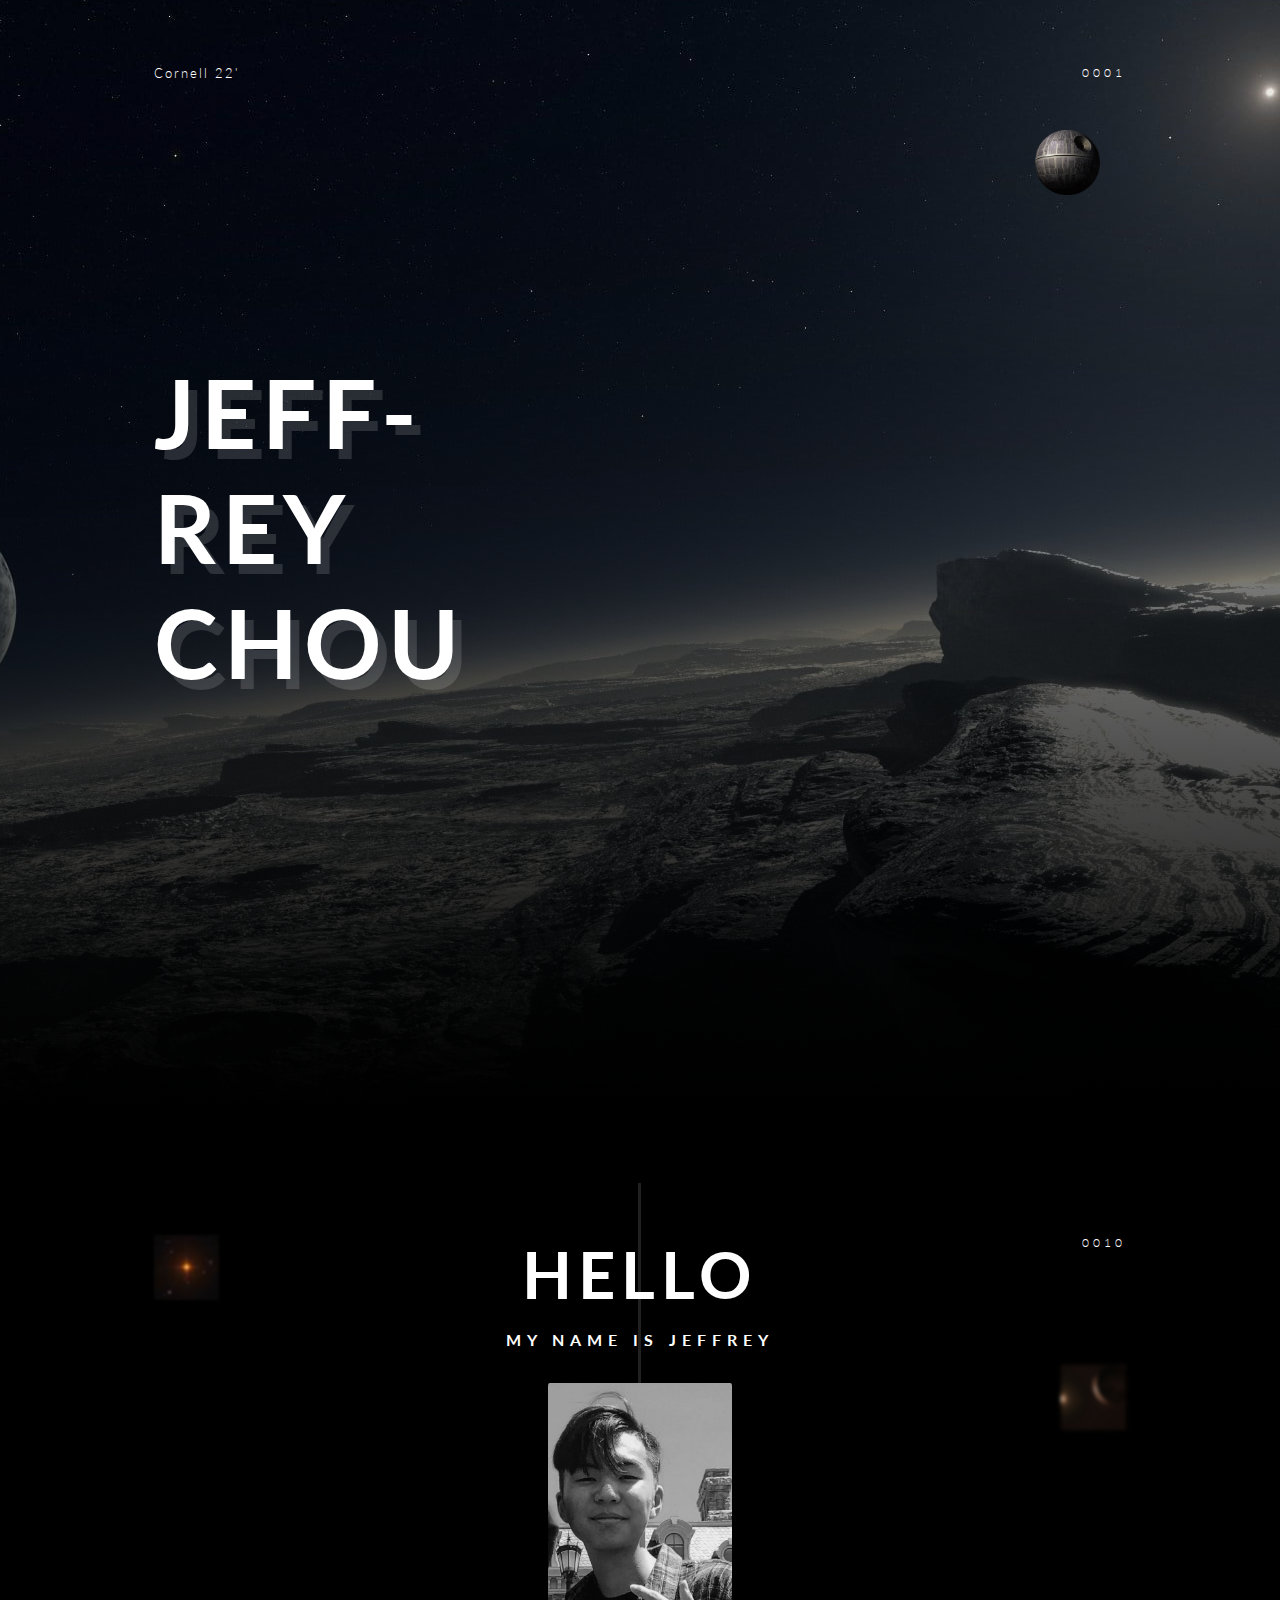
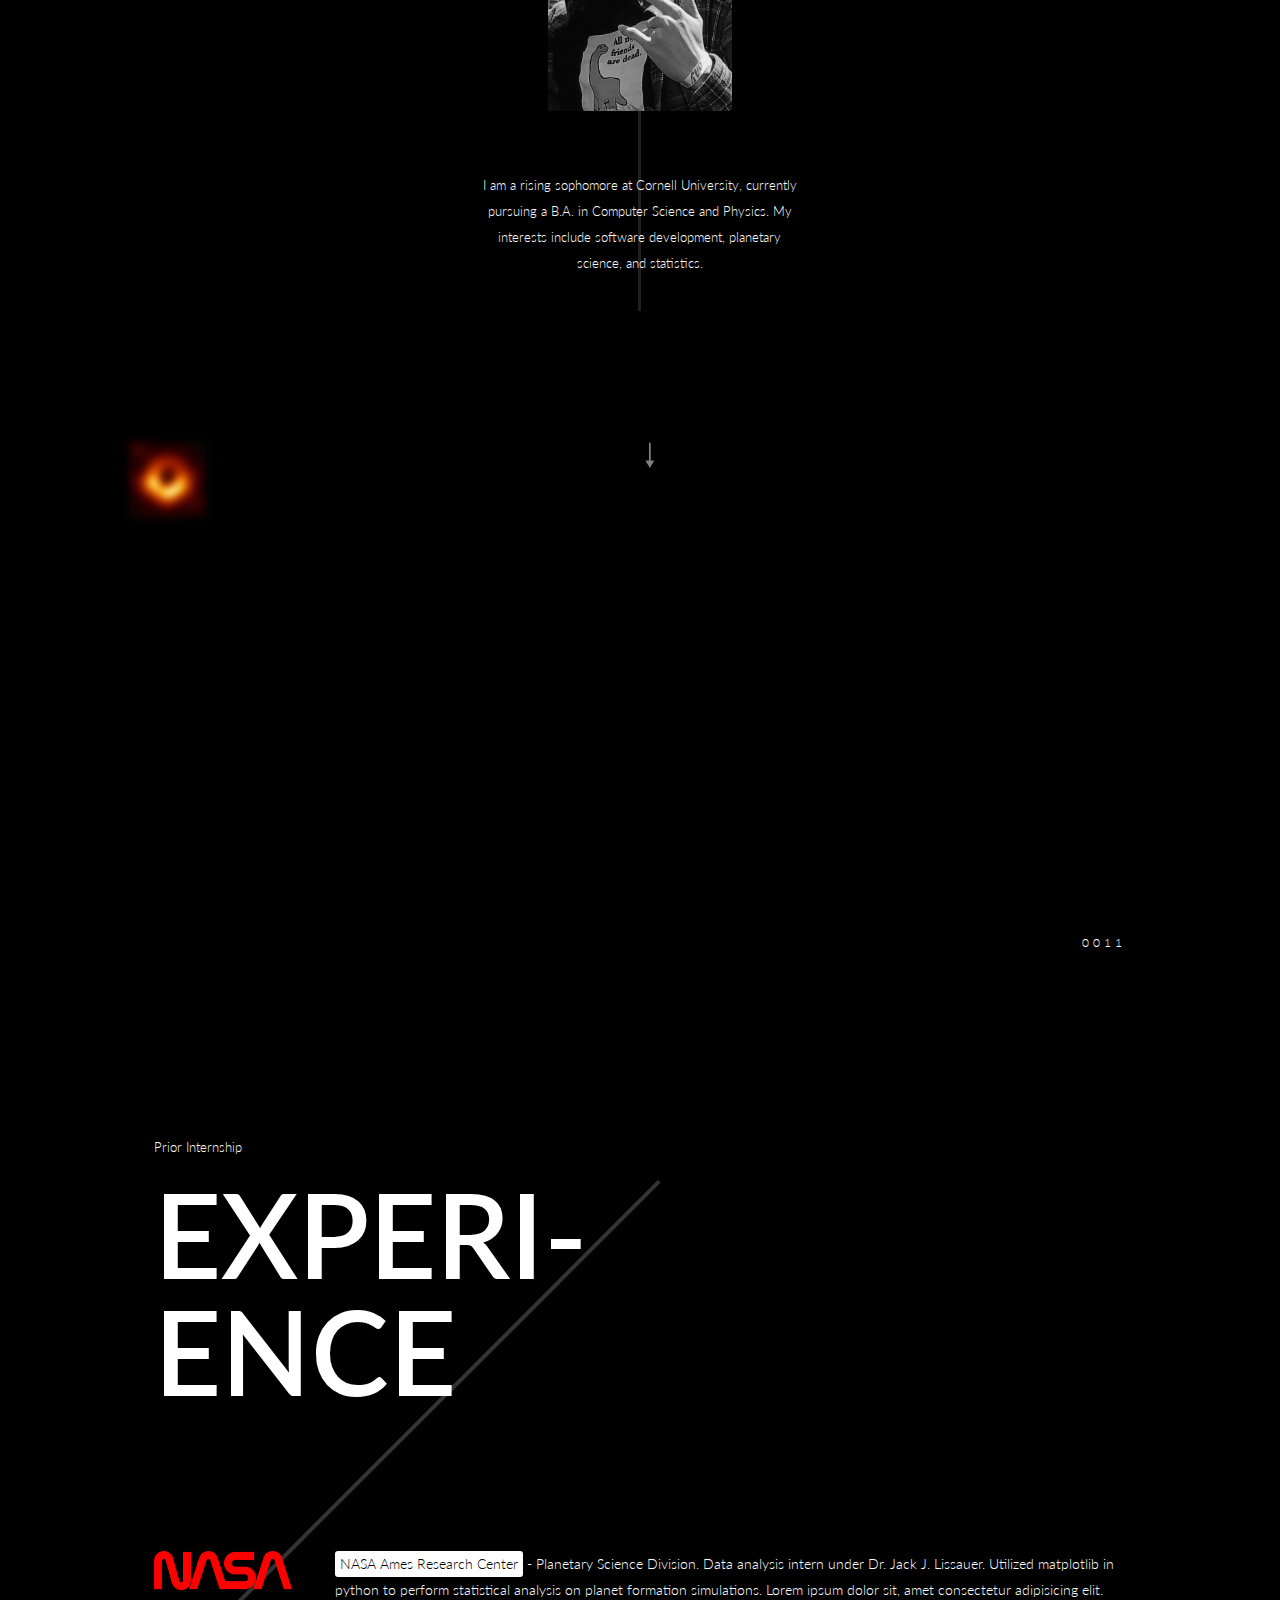
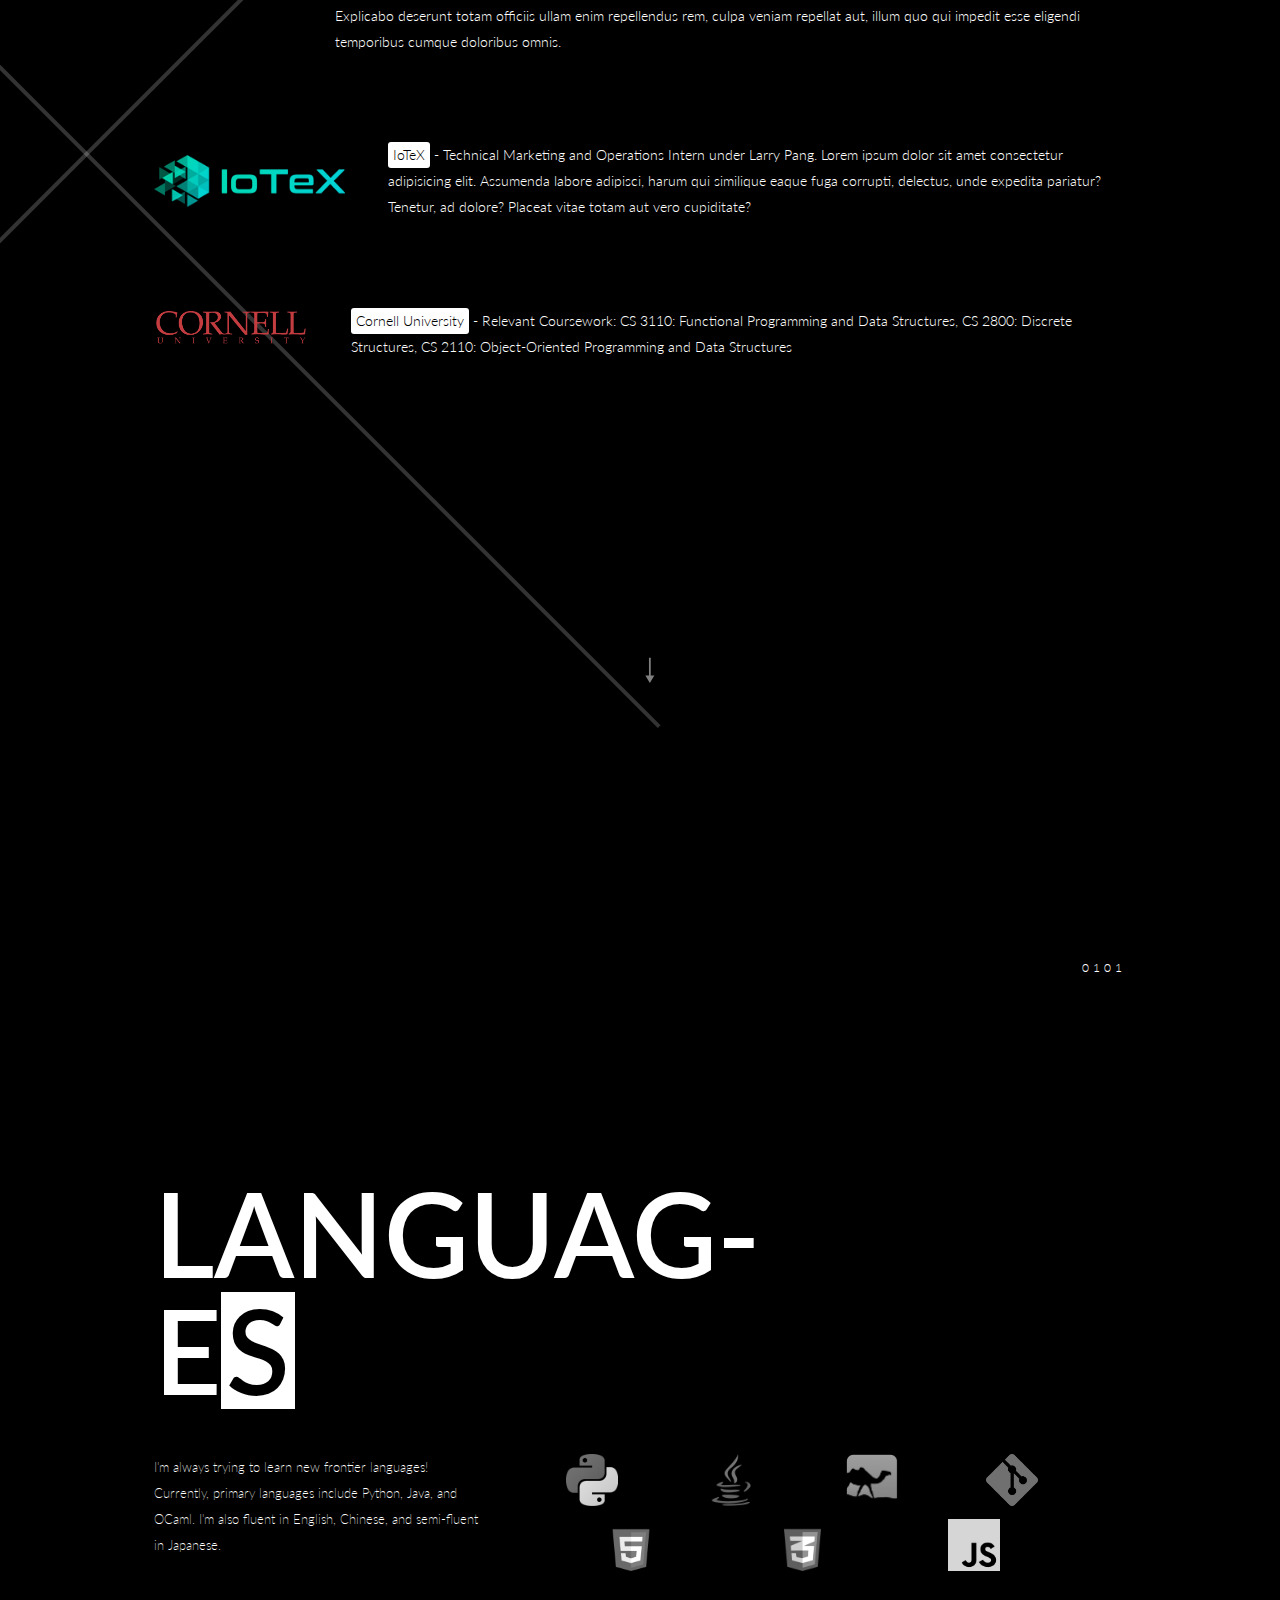
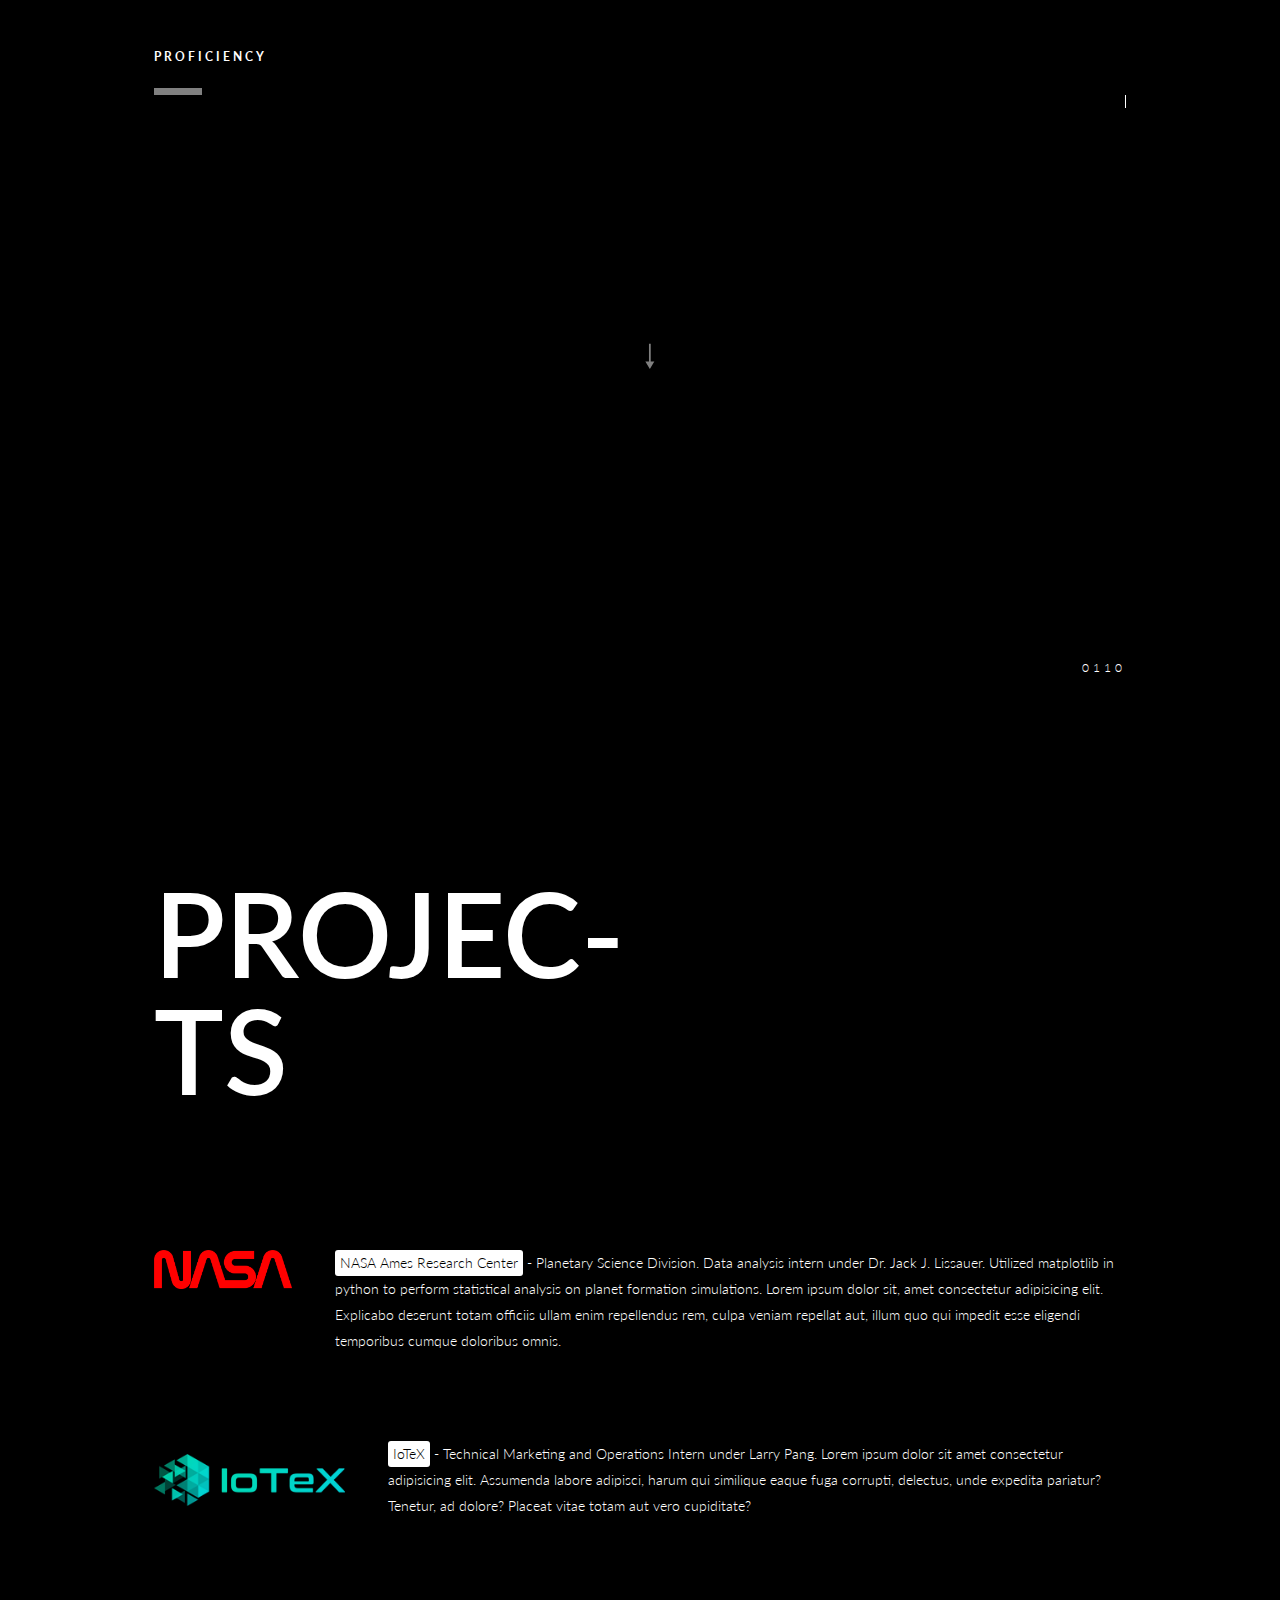
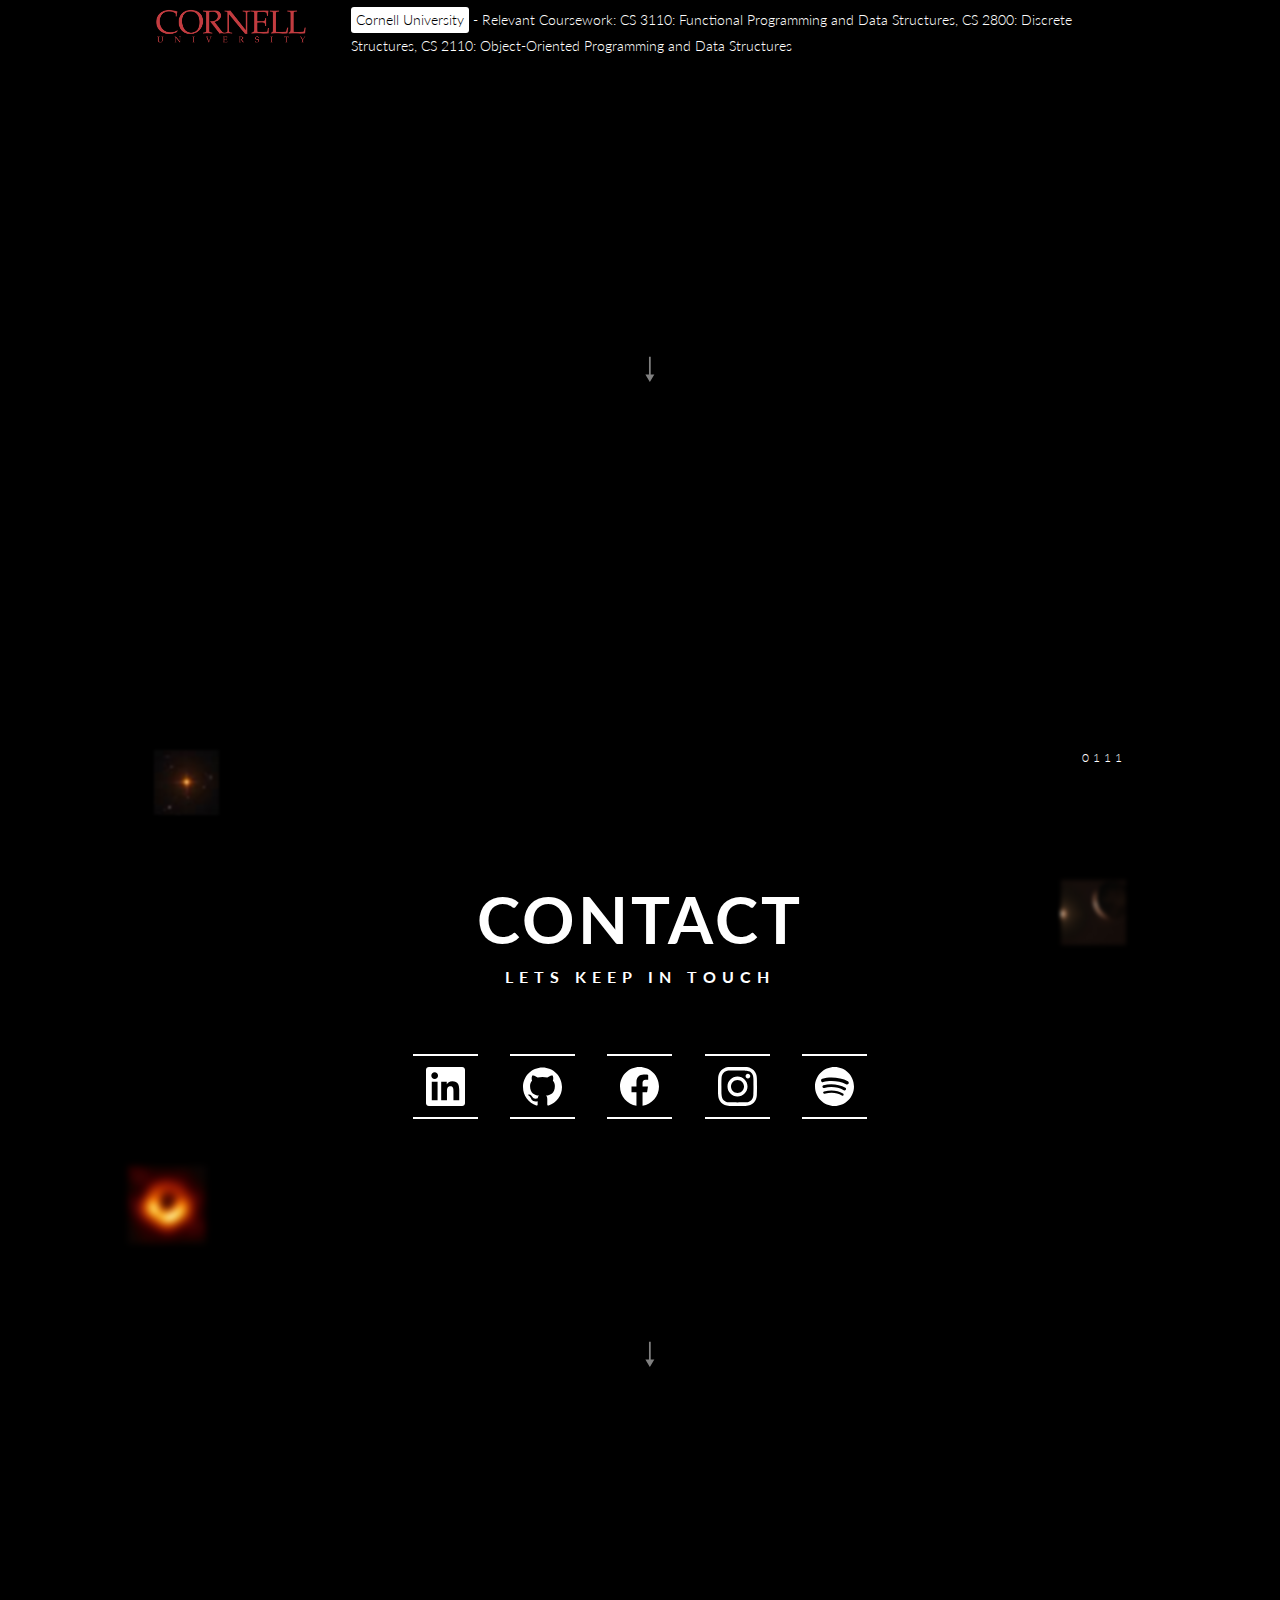
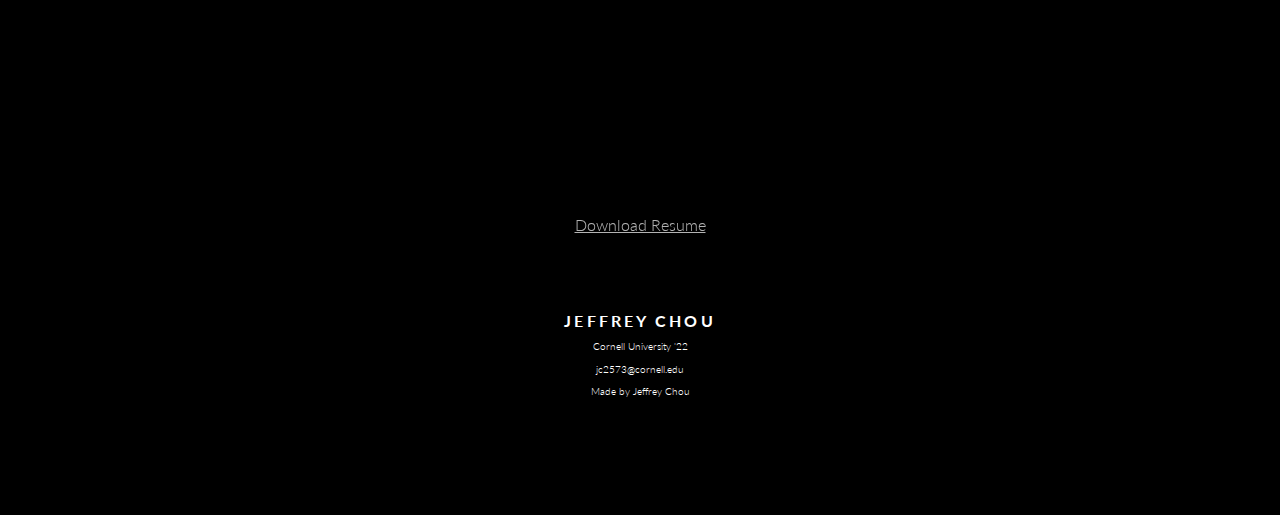
==== commit 48411aff: "Cleanup code, implement Google fonts, change font to Lato" ====
--- a/index.html
+++ b/index.html
@@ -8,15 +8,9 @@
    <script src="noframework.waypoints.min.js"></script>
    <script src="animate.js"></script>
    <script src="navigation.js"></script>
+   <link href="https://fonts.googleapis.com/css?family=Lato|Roboto+Mono&display=swap" rel="stylesheet">
    <!-- <script src="web.js"></script> -->
  </head>
- <!-- <nav id="navbar">
-   <a href='javascript:document.getElementById("head").scrollIntoView({behavior: "smooth"})'></a>
-   <a href='javascript:document.getElementById("about").scrollIntoView({behavior: "smooth"})'></a>
-   <a href='javascript:document.getElementById("experience").scrollIntoView({behavior: "smooth"})'></a>
-   <a href='javascript:document.getElementById("languages").scrollIntoView({behavior: "smooth"})'></a>
-   <a href='javascript:document.getElementById("foot").scrollIntoView({behavior: "smooth"})'></a>
- </nav> -->
 
  <body>
    <header id="head">
@@ -40,7 +34,6 @@
        <div class="number">
          0001
        </div>
-       <!-- <h1 id="logo">JC</h1> -->
      </div>
    </header>
    <section id="about">
@@ -135,34 +128,7 @@
          </a>
        </div>
      </div>
-
-   </section>
-   <!-- <section id="coursework">
-     <div class="container">
-       <div class="number">
-         0100
-       </div>
-       <div id="cbar1" class="bar1"></div>
-       <div id="cbar2" class="bar2"></div>
-       <div class="title">
-         <p>Relevant</p>
-         <h1 class="exp_h">COURSE<br>WORK</h1>
-       </div>
-       <div class="work">
-         <ul>
-           <li id="3110"><span>CS 3110</span> - Data Structures and Functional Programming. Primary language: OCaml
-           </li>
-         </ul>
-         <ul>
-           <li id="2800"><span>CS 2800</span> - Discrete Structures. Primary language: Math</li>
-         </ul>
-         <ul>
-           <li id="2110"><span>CS 2110</span> - OOP and Data Structures. Primary language: Java</li>
-         </ul>
-       </div>
-
-     </div>
-   </section> -->
+   </section>
    <section id="languages">
      <div class="container">
        <div class="number">
@@ -171,9 +137,7 @@
        <div id="lbar" class="bar1"></div>
        <div id="lbar2" class="bar2"></div>
        <div class="title">
-         <!-- <p>Knowledge of</p> -->
          <h1 class="exp_h">LANGUAG-<br>E<span>S</span></h1>
-
        </div>
        <div class="inline">
          <p>I'm always trying to learn new frontier languages! Currently, primary languages include Python, Java, and
@@ -210,74 +174,6 @@
            </svg>
          </a>
        </div>
-
-       <!-- <div class="work">
-         <div id="Python">
-           <div class="lwrap">
-             <div class="ltitle">
-               Python
-               <div id="pybar" class="progbar"></div>
-             </div>
-             <img src=" python.png">
-           </div>
-
-         </div>
-         <div id="Java">
-           <div class="lwrap">
-             <div class="ltitle">
-               Java
-               <div id="javabar" class="progbar"></div>
-             </div>
-             <img src="java.png">
-           </div>
-         </div>
-         <div id="OCaml">
-           <div class="lwrap">
-             <div class="ltitle">
-               OCaml
-               <div id="ocamlbar" class="progbar"></div>
-             </div>
-             <img src="ocaml.png">
-           </div>
-         </div>
-         <div id="HTML">
-           <div class="lwrap">
-             <div class="ltitle">
-               html
-               <div id="htmlbar" class="progbar"></div>
-             </div>
-             <img src="html.png">
-           </div>
-         </div>
-         <div id="CSS">
-           <div class="lwrap">
-             <div class="ltitle">
-               css
-               <div id="cssbar" class="progbar"></div>
-             </div>
-             <img src="css.svg">
-           </div>
-         </div>
-         <div id="JS">
-           <div class="lwrap">
-             <div class="ltitle">
-               javascript
-               <div id="jsbar" class="progbar"></div>
-             </div>
-             <img src="js.png">
-           </div>
-         </div>
-         <div id="Git">
-           <div class="lwrap">
-             <div class="ltitle">
-               git
-               <div id="gitbar" class="progbar"></div>
-             </div>
-             <img src="git.png">
-           </div>
-         </div>
-       </div>
-     </div> -->
    </section>
    <section id="projects">
      <div class="container">
@@ -287,7 +183,6 @@
        <div id="pbar1" class="bar1"></div>
        <div id="pbar2" class="bar2"></div>
        <div class="title">
-         <!-- <p>Knowledge of</p> -->
          <h1 class="exp_h">PROJEC-<br>TS</h1>
        </div>
        <div class="work">
@@ -416,10 +311,6 @@
            </svg>
          </a>
        </div>
-       <!-- <p id="fname">Jeffrey Chou</p>
-       <p>Cornell University '22</p>
-       <p>jc2573@cornell.edu</p>
-       <p>Made by Jeffrey Chou</p> -->
      </div>
    </section>
    <footer id="foot">
--- a/style.css
+++ b/style.css
@@ -1,6 +1,6 @@
 body {
 	background: white;
-	font-family: "Lucida Sans Typewriter", "Lucida Console", Monaco;
+	font-family: "Lato", "Lucida Sans Typewriter", "Roboto Mono", sans-serif, Monaco;
 	font-size: 13px;
 	font-weight: 300;
 	margin: 0px;
@@ -886,6 +886,9 @@
 	text-align: left;
 }
 
+#projects p {
+	text-align: left;
+}
 
 #penult {
 	width: 100%;
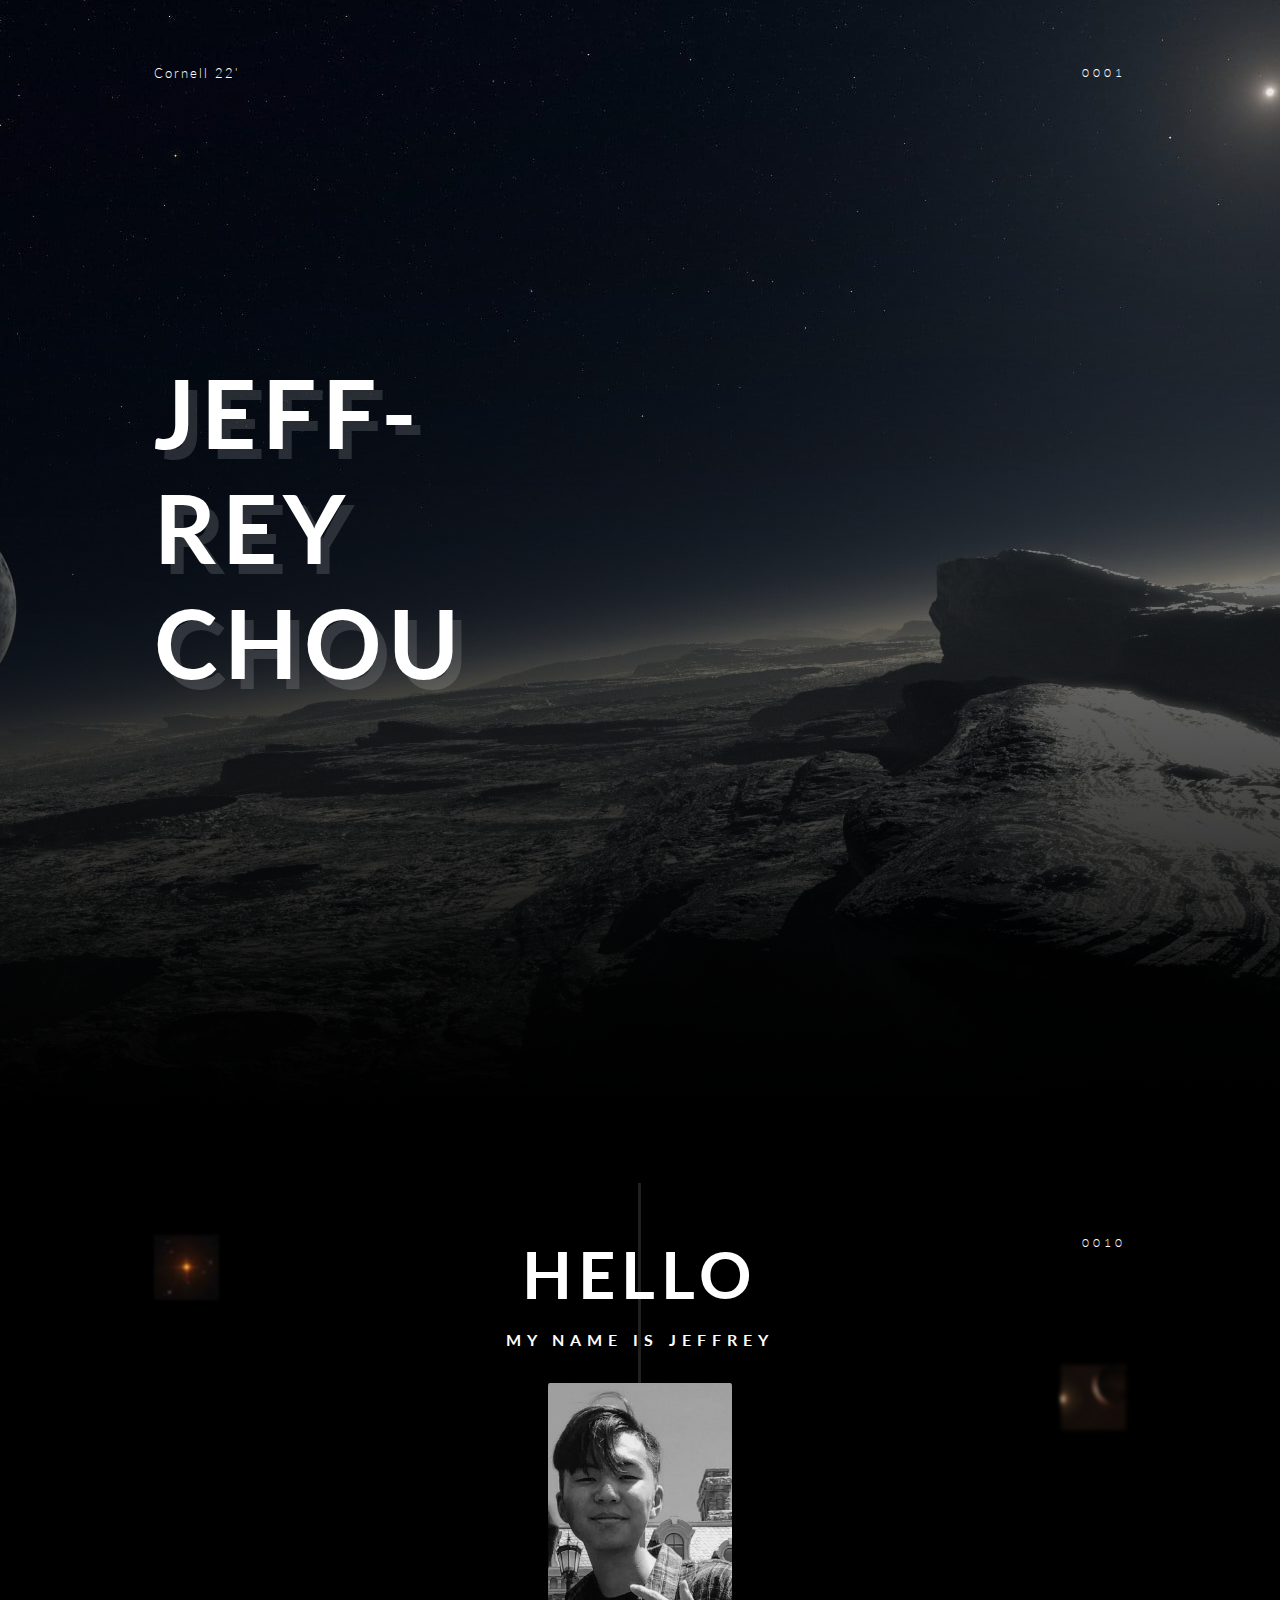
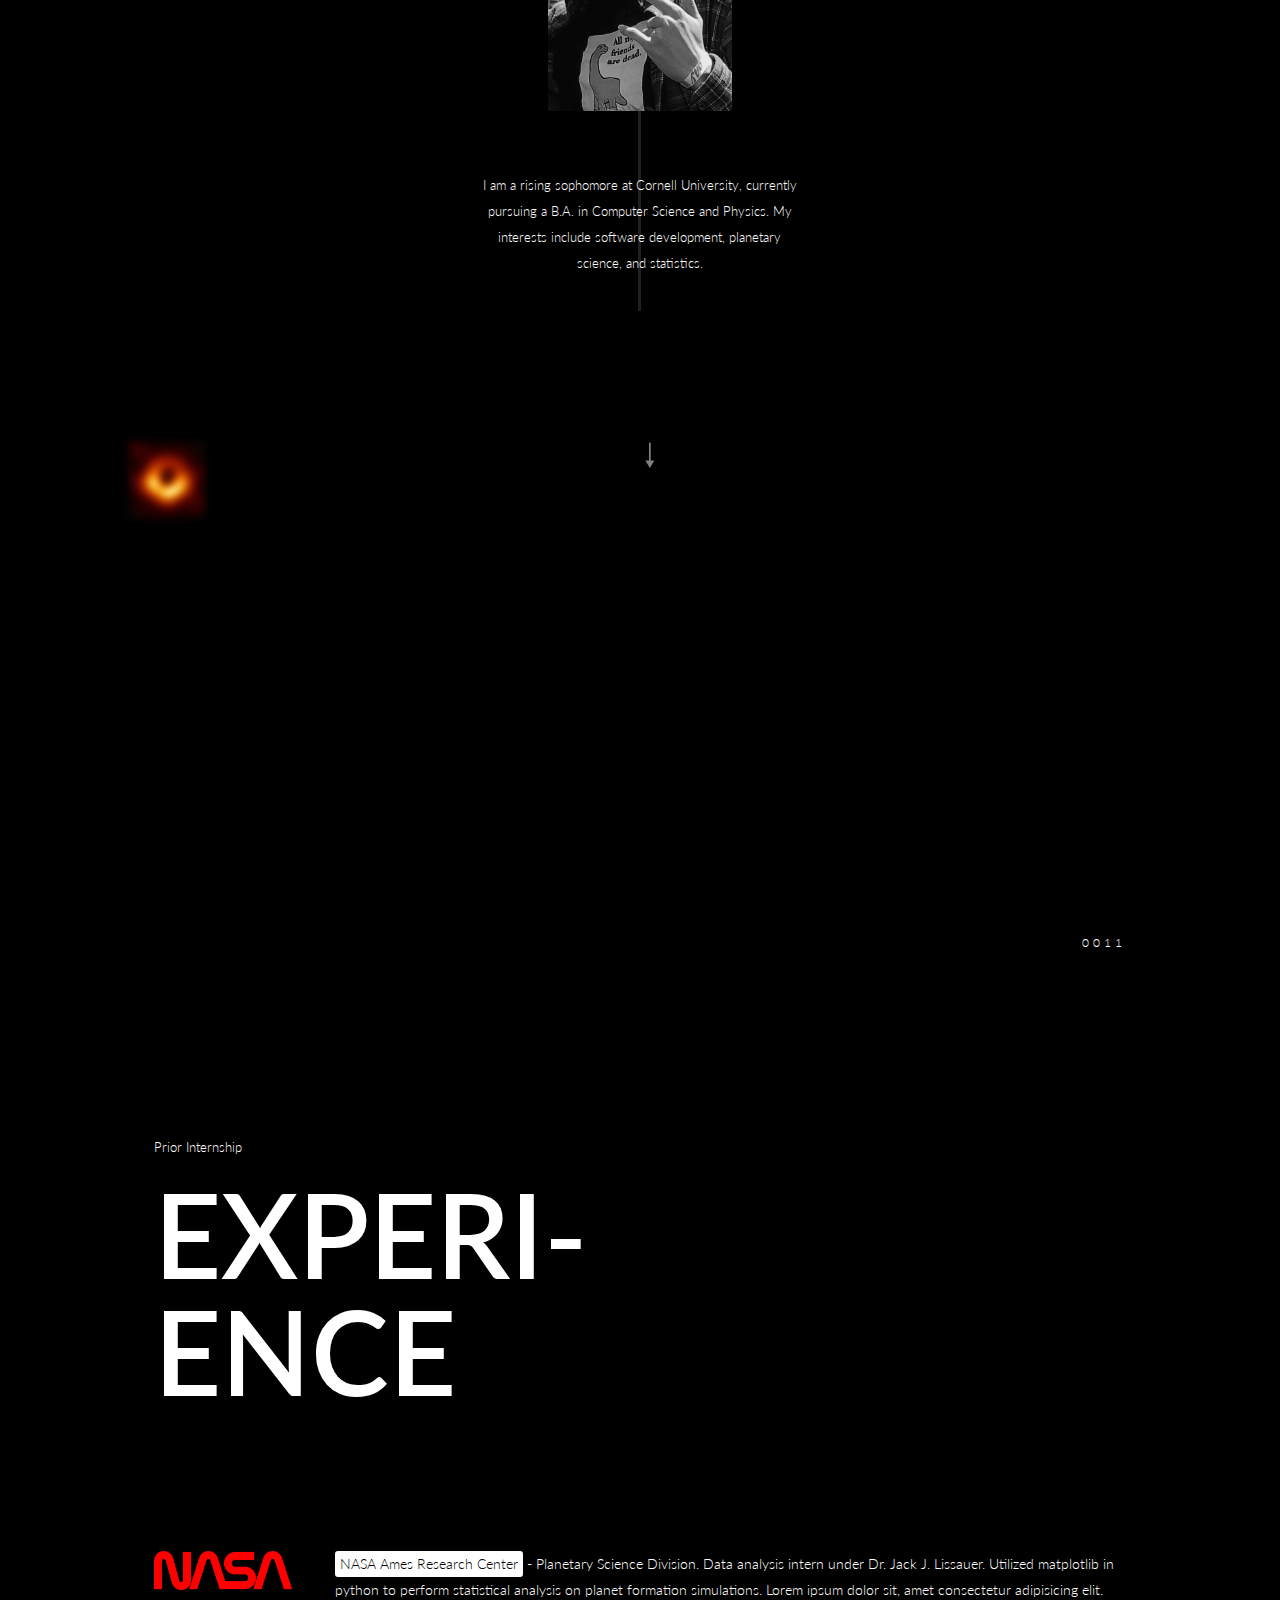
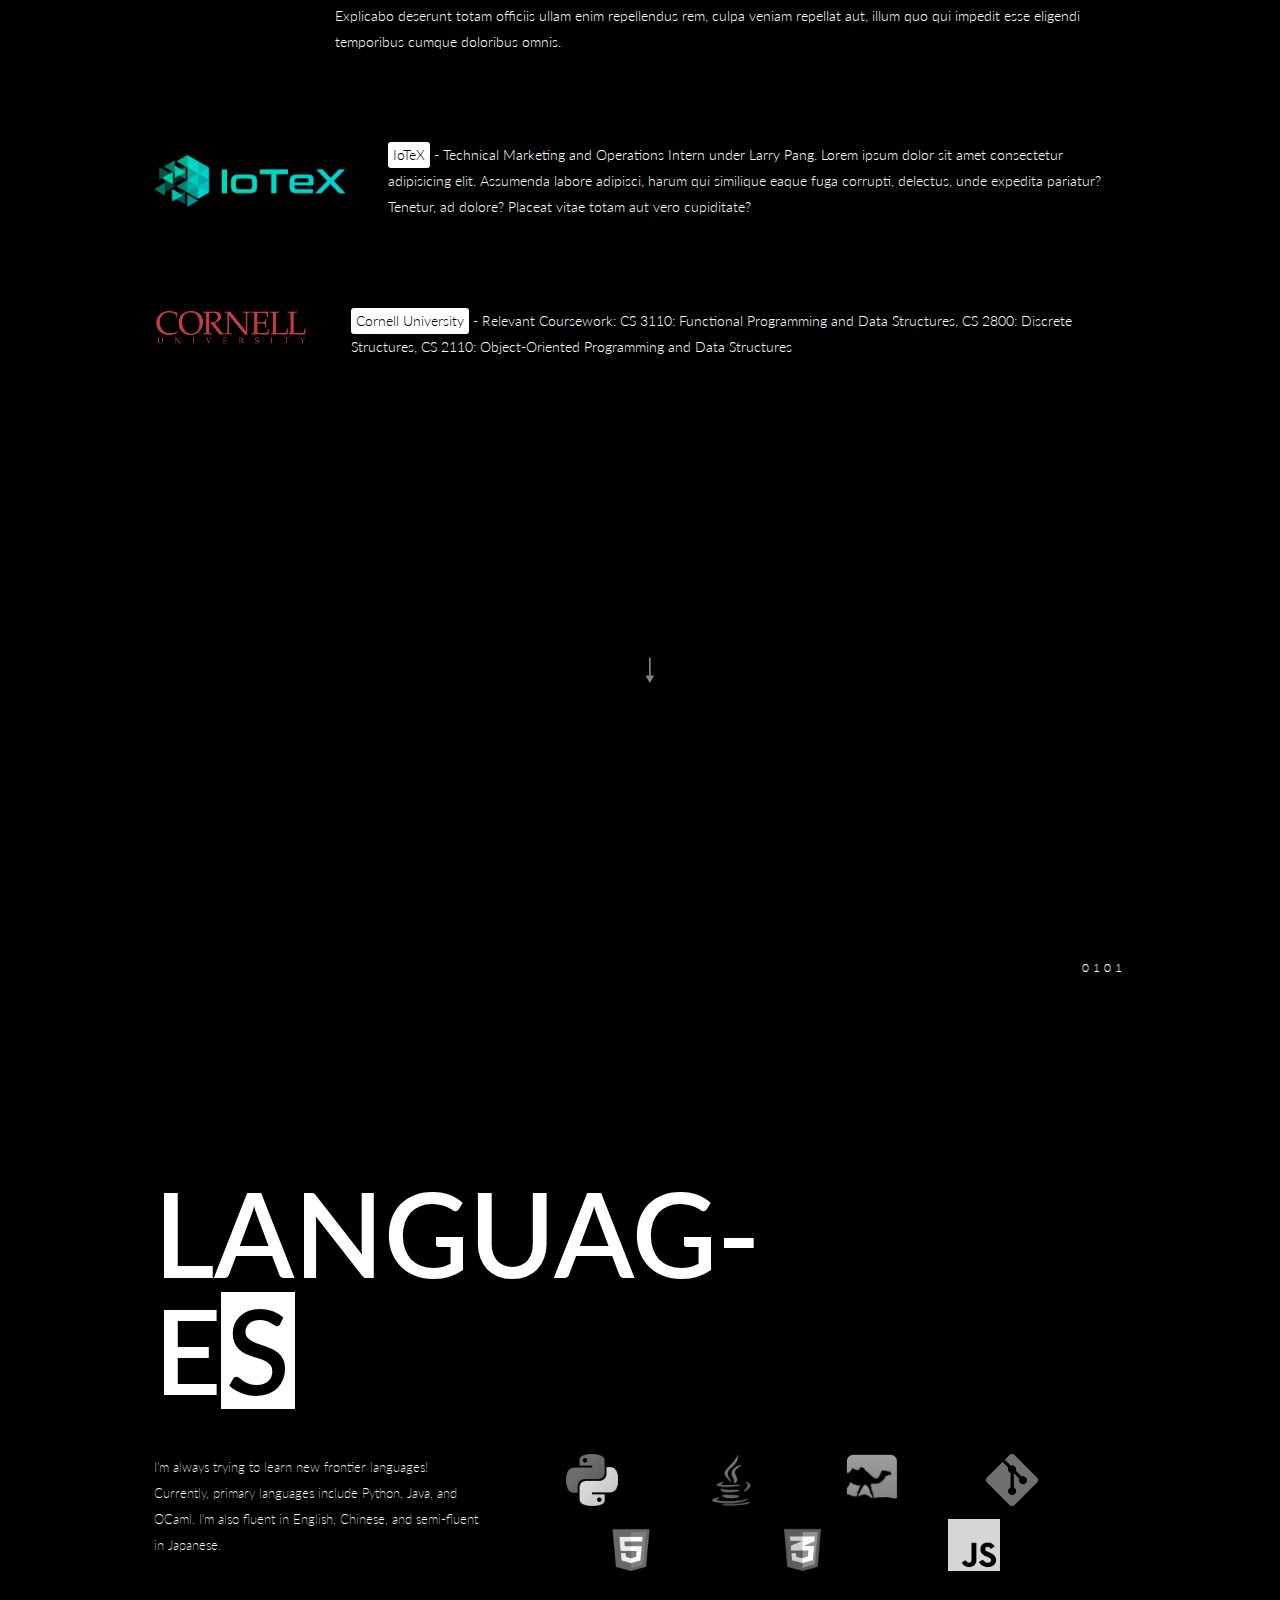
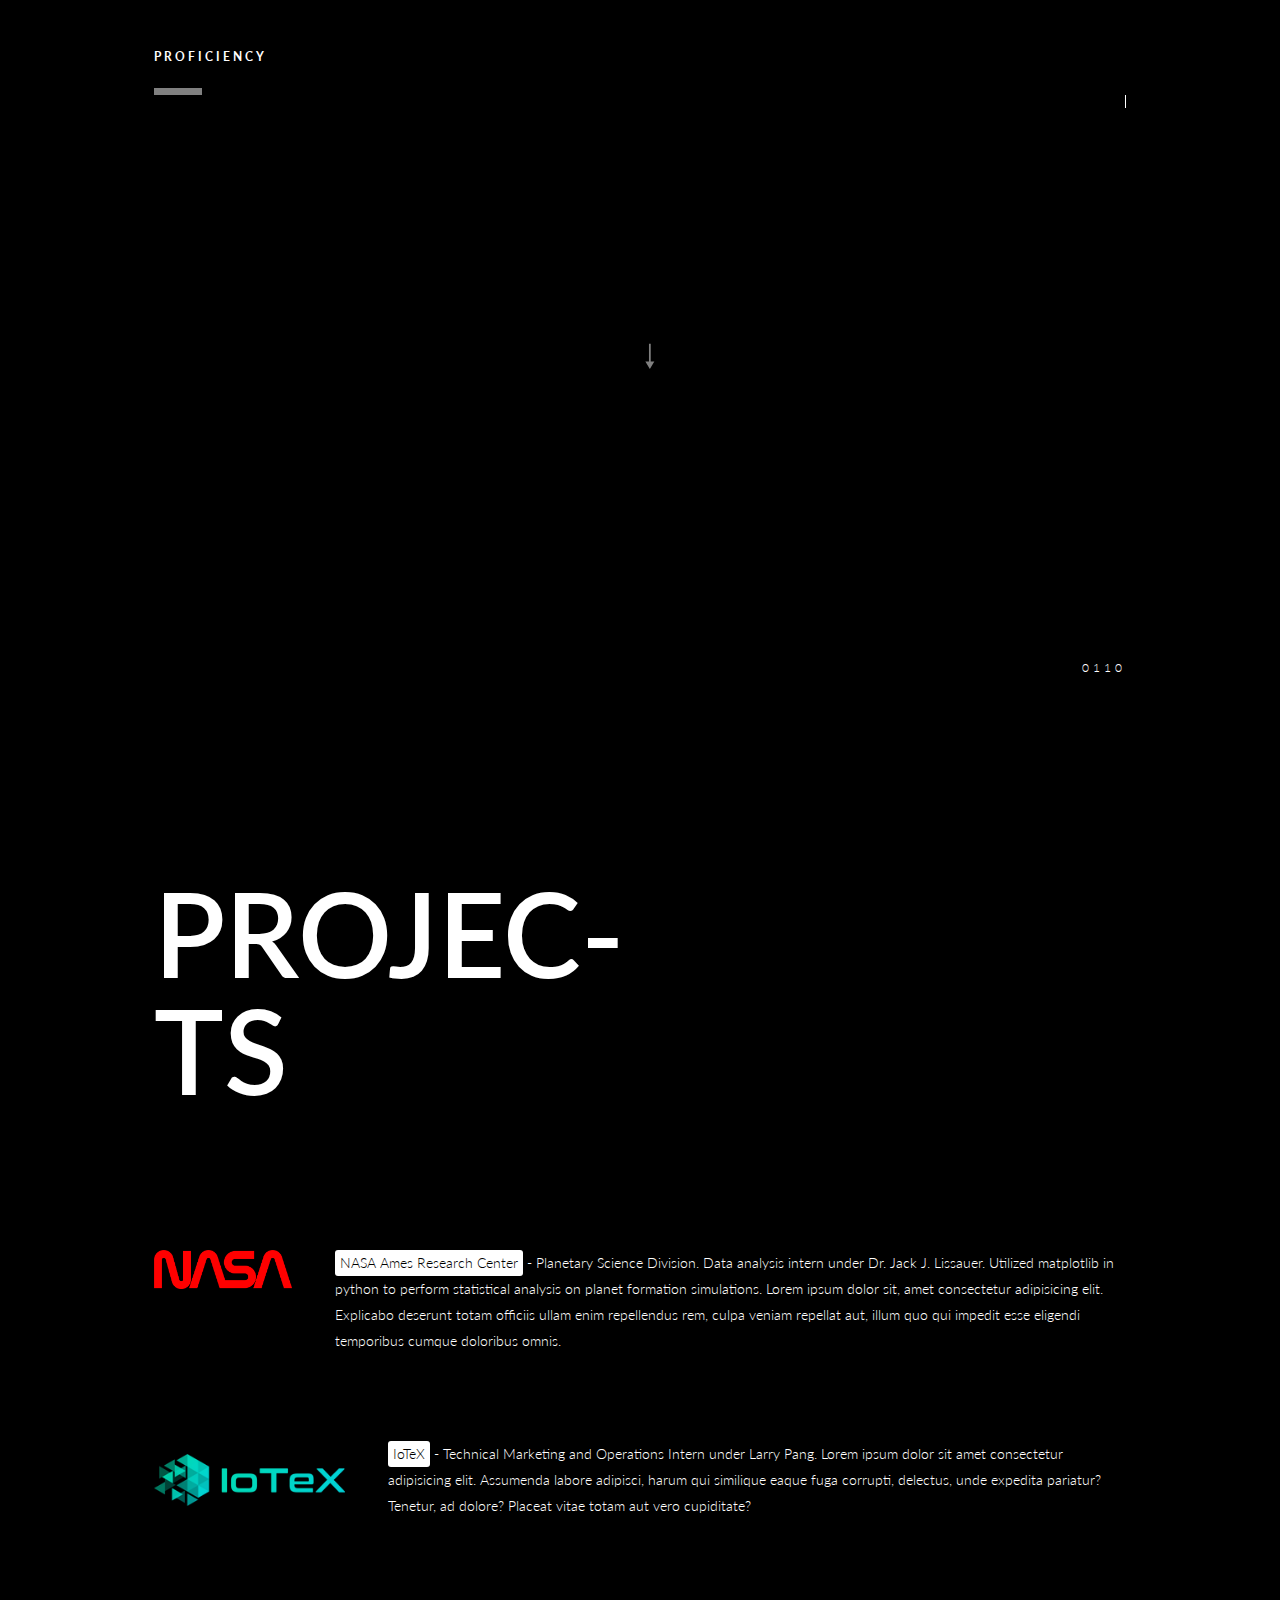
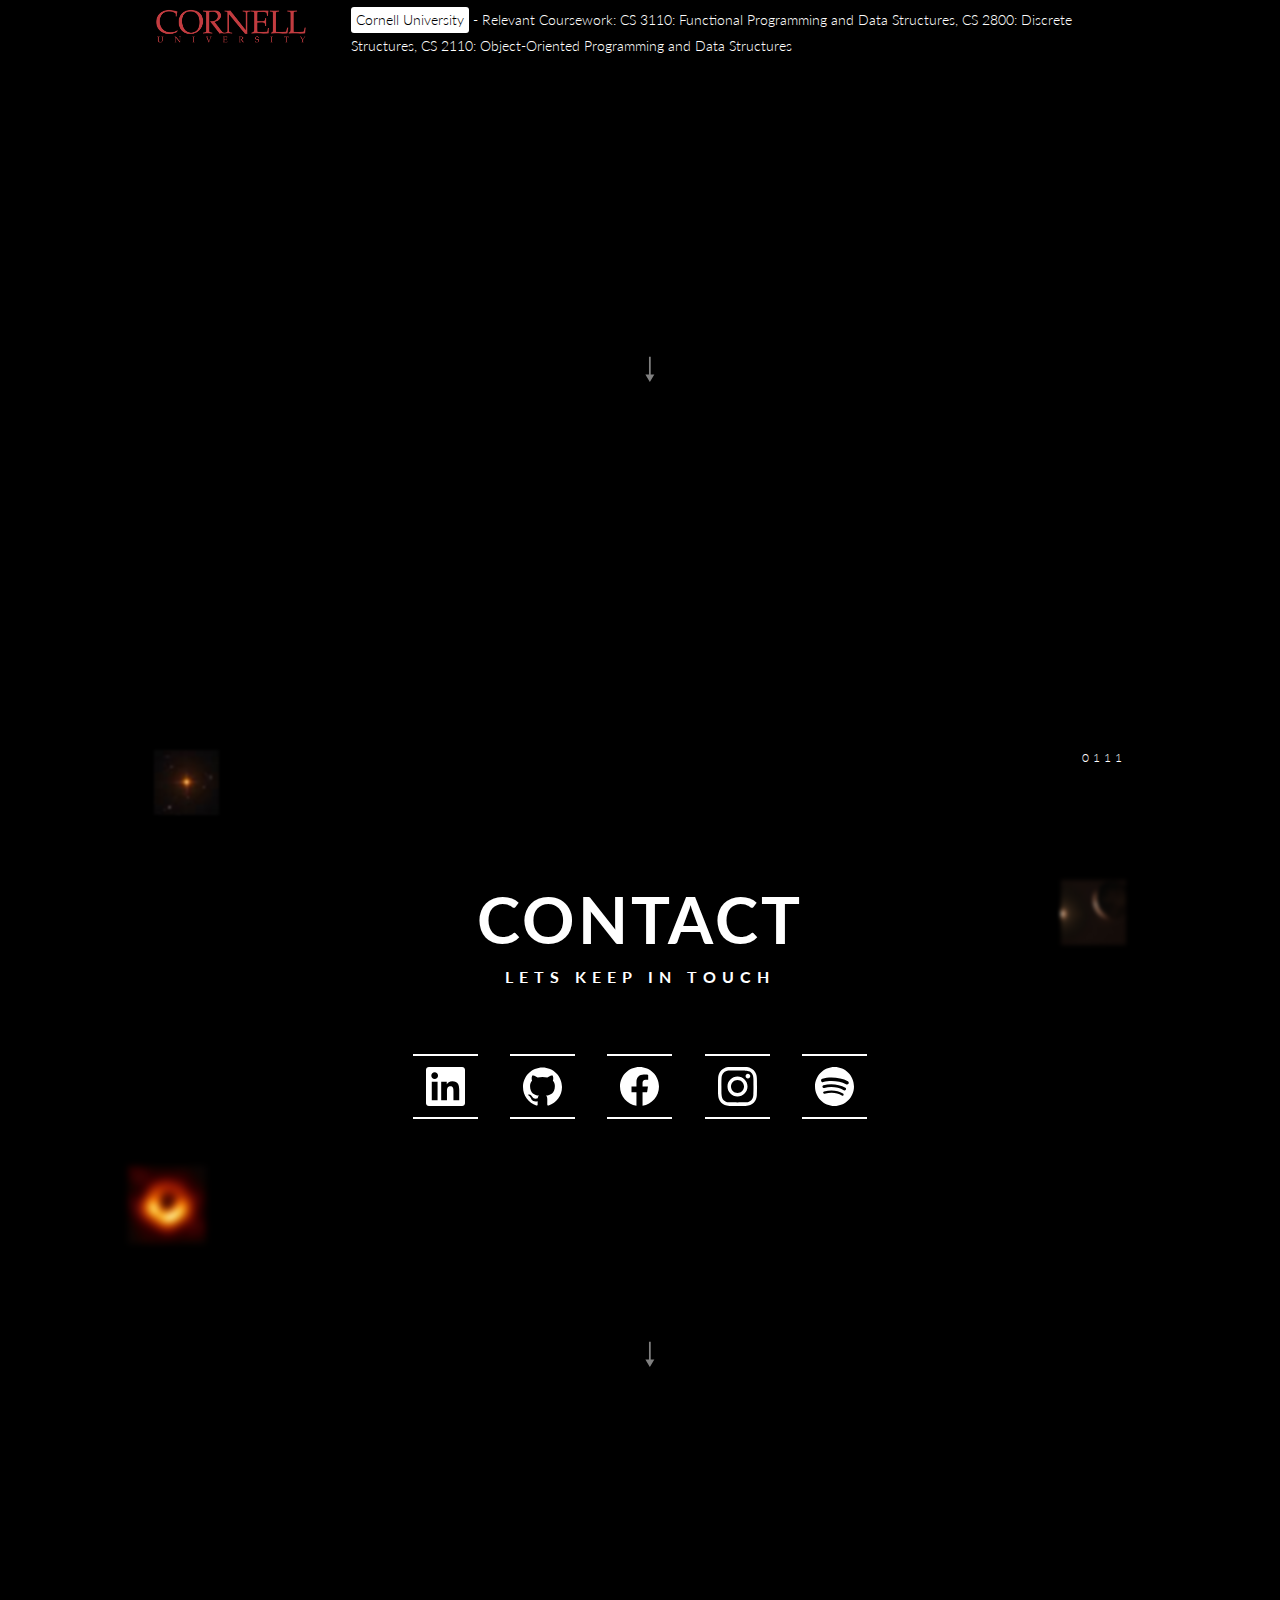
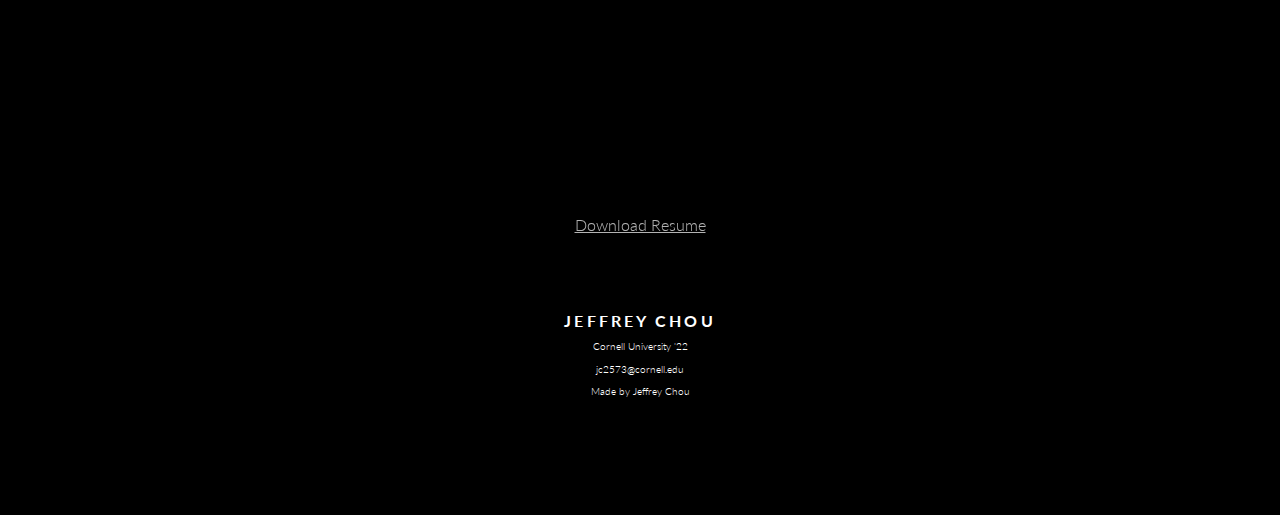
==== commit e483ee21: "Implement folders" ====
--- a/index.html
+++ b/index.html
@@ -4,12 +4,11 @@
  <head>
    <title>Jeffrey Chou</title>
    <meta charset="utf-8">
-   <link rel="stylesheet" type="text/css" href="style.css">
-   <script src="noframework.waypoints.min.js"></script>
-   <script src="animate.js"></script>
-   <script src="navigation.js"></script>
+   <link rel="stylesheet" type="text/css" href="css/style.css">
+   <script src="js/noframework.waypoints.min.js"></script>
+   <script src="js/animate.js"></script>
+   <script src="js/navigation.js"></script>
    <link href="https://fonts.googleapis.com/css?family=Lato|Roboto+Mono&display=swap" rel="stylesheet">
-   <!-- <script src="web.js"></script> -->
  </head>
 
  <body>
@@ -30,7 +29,6 @@
            CHOU
          </h1>
        </div>
-       <script src="web.js"></script>
        <div class="number">
          0001
        </div>
@@ -56,7 +54,7 @@
        </div>
        <!-- <p>My name is Jeffrey</p> -->
        <div class="profile">
-         <img src="profile.jpg">
+         <img src="png/profile.jpg">
          <div id="rectangle"></div>
          <div id="line1"></div>
          <div id="line2"></div>
@@ -92,7 +90,7 @@
        </div>
        <div class="work">
          <div id="NASA">
-           <img src="nasa.png">
+           <img src="png/nasa.png">
            <div class="description">
              <p><span>NASA Ames Research Center</span> -
                Planetary Science Division. Data analysis intern under Dr. Jack J. Lissauer.
@@ -103,7 +101,7 @@
            </div>
          </div>
          <div id="IoTeX">
-           <img src="iotex.webp">
+           <img src="png/iotex.webp">
            <div class="description">
              <p><span>IoTeX</span> - Technical Marketing and Operations Intern under Larry Pang. Lorem ipsum dolor sit
                amet consectetur adipisicing elit. Assumenda labore adipisci, harum qui similique eaque fuga corrupti,
@@ -111,7 +109,7 @@
            </div>
          </div>
          <div id="Cornell">
-           <img src="cornell.png">
+           <img src="png/cornell.png">
            <div class="description">
              <p><span>Cornell University</span> - Relevant Coursework: CS 3110: Functional Programming and Data
                Structures, CS 2800: Discrete Structures, CS 2110: Object-Oriented Programming and Data Structures</p>
@@ -146,15 +144,15 @@
          </p>
          <div id="icons">
            <div class="row1">
-             <img id="python" src="python.png">
-             <img id="java" src="java.png">
-             <img id="ocaml" src="ocaml.png">
-             <img id="git" src="git.png">
+             <img id="python" src="png/python.png">
+             <img id="java" src="png/java.png">
+             <img id="ocaml" src="png/ocaml.png">
+             <img id="git" src="png/git.png">
            </div>
            <div class="row2">
-             <img id="html" src="html.png">
-             <img id="css" src="css.png">
-             <img id="js" src="js.png">
+             <img id="html" src="png/html.png">
+             <img id="css" src="png/css.png">
+             <img id="js" src="png/js.png">
            </div>
          </div>
        </div>
@@ -187,7 +185,7 @@
        </div>
        <div class="work">
          <div id="NASA">
-           <img src="nasa.png">
+           <img src="png/nasa.png">
            <div class="description">
              <p><span>NASA Ames Research Center</span> -
                Planetary Science Division. Data analysis intern under Dr. Jack J. Lissauer.
@@ -198,7 +196,7 @@
            </div>
          </div>
          <div id="IoTeX">
-           <img src="iotex.webp">
+           <img src="png/iotex.webp">
            <div class="description">
              <p><span>IoTeX</span> - Technical Marketing and Operations Intern under Larry Pang. Lorem ipsum dolor sit
                amet consectetur adipisicing elit. Assumenda labore adipisci, harum qui similique eaque fuga corrupti,
@@ -206,7 +204,7 @@
            </div>
          </div>
          <div id="Cornell">
-           <img src="cornell.png">
+           <img src="png/cornell.png">
            <div class="description">
              <p><span>Cornell University</span> - Relevant Coursework: CS 3110: Functional Programming and Data
                Structures, CS 2800: Discrete Structures, CS 2110: Object-Oriented Programming and Data Structures</p>
@@ -323,7 +321,7 @@
      <p>Made by Jeffrey Chou</p>
    </footer>
  </body>
- <script src="animate.js"></script>
- <script src="navigation.js"></script>
+ <script src="js/animate.js"></script>
+ <script src="js/navigation.js"></script>
 
  </html>--- a/css/style.css
+++ b/css/style.css
@@ -0,0 +1,1420 @@
+body {
+	background: black;
+	font-family: "Lato", "Lucida Sans Typewriter", "Roboto Mono", sans-serif, Monaco;
+	font-size: 13px;
+	font-weight: 300;
+	margin: 0px;
+	padding: 0px;
+	/* line-height: 26px; */
+}
+
+header {
+	background: -webkit-linear-gradient(top, transparent 0%, black 100%), url(../png/moon2.jpg) center no-repeat;
+	background: linear-gradient(top bottom transparent 0%, black 100%), url(../png/moon2.jpg) center no-repeat;
+	background: -moz-linear-gradient(top, transparent 0%, black 100%), url(../png/moon2.jpg) center no-repeat;
+	color: white;
+	height: 80em;
+	margin: 0px;
+	padding-top: 5em;
+	position: relative;
+}
+
+nav {
+	position: fixed;
+	transition: 1s all cubic-bezier(0.23, 1, 0.320, 1);
+	transition-delay: 1s;
+	z-index: 100;
+	width: 2em;
+	right: 2%;
+	top: 1em;
+}
+
+
+nav a {
+	transition: all 0.3s;
+	border-radius: 100%;
+	border: 2px solid rgba(255, 255, 255, 0);
+	display: block;
+	margin-bottom: 1em;
+	background: rgba(255, 255, 255, 0.2);
+	/* background: white; */
+	width: 1em;
+	height: 1em;
+	overflow: hidden;
+}
+
+#dstar {
+	background: url(dstar.png) center no-repeat;
+	filter: blur(0px);
+	-webkit-filter: blur(0.2px);
+	top: 5em;
+	right: 2em;
+	background-size: cover;
+	/* transition: all 3s cubic-bezier(0.23, 1, 0.320, 1); */
+	/* animation: slideInFromBottom 1s cubic-bezier(0.23, 1, 0.320, 1), fadein 0.5s ease-in; */
+	/* animation: grow 3s cubic-bezier(0.23, 1, 0.320, 1), slide 3s cubic-bezier(0.23, 1, 0.320, 1); */
+	/* animation: scale, slide; */
+	animation: dstar_move 4s cubic-bezier(0.23, 1, 0.320, 1);
+	/* transform: scale(0, 0); */
+	position: absolute;
+	height: 5em;
+	width: 5em;
+
+	/* animation: fadein 2s ease-in; */
+}
+
+/* #dstar:hover {
+	transform: translate(-3em, 3em) scale(1.5, 1.5); */
+/* transform-origin: 0em 6em; */
+/* transition: all 3s cubic-bezier(0.23, 1, 0.320, 1);
+} */
+
+.container {
+	width: 76%;
+	height: 100%;
+	margin: auto;
+	padding: 0px;
+	position: relative;
+}
+
+.school {
+	position: absolute;
+	transition: 1.5s all cubic-bezier(0.23, 1, 0.320, 1);
+	letter-spacing: 2px;
+	animation: fadein 1s ease-in;
+}
+
+.name {
+	position: absolute;
+	top: 6em;
+	letter-spacing: 6px;
+	font-style: bold;
+	/* -webkit-text-stroke-width: 1px;
+	-webkit-text-stroke-color: white;
+	-webkit-text-fill-color: transparent; */
+	text-shadow: 0.2em 0.2em rgba(255, 255, 255, 0.14);
+	font-size: 3.7em;
+	margin: 0px;
+	padding: 0px;
+	animation: slideInFromBottom 1.7s cubic-bezier(0.23, 1, 0.320, 1), fadein 0.5 cubic-bezier(0.23, 1, 0.320, 1);
+}
+
+/* .container h1 {
+	position: absolute;
+	top: 3.5em;
+	letter-spacing: 2px;
+	font-style: bold;
+	font-size: 4.7em;
+	color: lightgray;
+} */
+
+.name h1 {
+	display: block;
+	position: relative;
+	margin: 0;
+}
+
+/* #name3 {
+	/* background: linear-gradient(bottom, white 50%, black 50%); */
+/* background: -webkit-linear-gradient(bottom, black 50%, white 50%);
+	-webkit-background-clip: text;
+	background-clip: text;
+	-webkit-text-fill-color: transparent; */
+/* } */
+
+.number {
+	/* transform-origin: center;
+	transform: rotate(45deg);
+	transform: translateZ(0); */
+	letter-spacing: 4px;
+	font-size: 0.9em;
+	right: 0px;
+	position: absolute;
+	animation: slideInFromBottom 1.7s cubic-bezier(0.23, 1, 0.320, 1), fadein 0.5 cubic-bezier(0.23, 1, 0.320, 1);
+
+}
+
+/* 
+header img {
+	position: absolute;
+	top: 0px;
+	bottom: 0px;
+	left: 0px;
+	right: 10em;
+	height: 5em;
+	width: auto;
+	-webkit-background-clip:
+} */
+
+/* #logo {
+	background: url(moon2.jpg);
+	background-clip: text;
+	-webkit-background-clip: text;
+	background-clip: text;
+	-webkit-text-fill-color: linear-gradient(top, white, black);
+} */
+
+
+#about {
+	width: 100%;
+	height: 90em;
+	padding-top: 10em;
+	position: relative;
+	background: black;
+	/* border-bottom: 1px white 0.5 solid; */
+	color: white;
+	margin: 0;
+}
+
+.star1 {
+	background: url(../png/star.jpg) center no-repeat;
+	filter: blur(1px);
+	-webkit-filter: blur(1px);
+	position: absolute;
+	height: 5em;
+	width: 5em;
+}
+
+.star2 {
+	background: url(../png/star2.jpg) center no-repeat;
+	filter: blur(1px);
+	-webkit-filter: blur(2px);
+	max-width: 100%;
+	background-size: cover;
+	right: 0px;
+	top: 10em;
+	position: absolute;
+	height: 5em;
+	width: 5em;
+}
+
+.star3 {
+	background: url(../png/blackhole.jpg) center no-repeat;
+	filter: blur(1px);
+	max-width: 100%;
+	background-size: cover;
+	-webkit-filter: blur(3px);
+	position: absolute;
+	left: -2em;
+	bottom: 22em;
+	height: 6em;
+	width: 6em;
+
+}
+
+.intro {
+	position: relative;
+	padding: 0;
+	margin: auto;
+	width: auto;
+	top: 0;
+	bottom: 0;
+	left: 0;
+	right: 0;
+	height: 10em;
+	opacity: 1;
+
+}
+
+/* .intro.animate {
+	transition: 3s all cubic-bezier(0.23, 1, 0.320, 1);
+	opacity: 1;
+} */
+
+.profile {
+	position: relative;
+	height: 28em;
+	width: 60%;
+	margin: auto;
+
+
+}
+
+.container h3 {
+	position: absolute;
+	font-size: 1.2em;
+	margin: auto;
+	top: 6em;
+	bottom: 0px;
+	left: 0px;
+	right: 0px;
+
+	/* font-family: Arial, Helvetica, sans-serif; */
+	font-weight: bold;
+	letter-spacing: 6px;
+	text-transform: uppercase;
+	text-align: center;
+	line-height: 1.5em;
+	z-index: 50;
+}
+
+/* .container h3 span {
+	display: block;
+	position: absolute;
+	font-size: 13px;
+	letter-spacing: 6px;
+	text-transform: uppercase;
+	text-align: center;
+} */
+
+.key {
+	position: absolute;
+	opacity: 0;
+	visibility: collapse;
+	/* font-family: Arial, Helvetica, sans-serif; */
+	font-weight: bold;
+	font-size: 5em;
+	letter-spacing: 6px;
+	text-transform: uppercase;
+	margin: auto;
+	left: 0px;
+	bottom: 0px;
+	right: 0px;
+	top: 0px;
+	width: auto;
+	height: auto;
+	transition: 1s all cubic-bezier(0.23, 1, 0.320, 1);
+	text-align: center;
+	z-index: 50;
+}
+
+
+.shown {
+	opacity: 1;
+	visibility: visible;
+}
+
+.profile img {
+	z-index: 50;
+	position: absolute;
+	display: block;
+	top: 0px;
+	bottom: 0px;
+	left: 0px;
+	right: 0px;
+	margin: auto;
+	width: auto;
+	height: 90%;
+	border-radius: 1%
+}
+
+.container p {
+	position: relative;
+	display: block;
+	z-index: 50;
+	width: 25em;
+	top: 3.3em;
+	margin: auto;
+	line-height: 26px;
+	text-align: center;
+}
+
+#line1 {
+	transition: 3s all cubic-bezier(0.23, 1, 0.32, 1);
+	height: 200%;
+	width: 3px;
+	background: #202020;
+	position: absolute;
+	left: 0px;
+	right: 0px;
+	top: 0px;
+	bottom: 0px;
+	margin: auto;
+}
+
+#line2 {
+	transition: 3s all cubic-bezier(0.23, 1, 0.32, 1);
+	height: 200%;
+	width: 3px;
+	background: #202020;
+	position: absolute;
+	left: 0px;
+	right: 0px;
+	top: 0px;
+	bottom: 0px;
+	margin: auto;
+}
+
+
+#line1.animate {
+	transform: rotate(45deg);
+}
+
+#line2.animate {
+	transform: rotate(-45deg);
+}
+
+#rectangle {
+	position: absolute;
+	margin: auto;
+	top: 0px;
+	left: 0px;
+	right: 0px;
+	bottom: 0px;
+	width: 0%;
+	height: 20%;
+	border: 9.5px solid white;
+	border-radius: 2%;
+	transition: 1.3s all cubic-bezier(0.23, 1, 0.32, 1)
+}
+
+#rectangle.animate {
+	width: 60%;
+}
+
+#rectangle.reverse {
+	width: 0%;
+}
+
+.scroll {
+	margin: auto;
+	position: relative;
+	top: 0px;
+	left: 0px;
+	right: 0px;
+	bottom: 0px;
+}
+
+.scroll a {
+	margin: 0;
+	margin: auto;
+	position: absolute;
+	top: 16em;
+	left: 50%;
+	right: 0px;
+	bottom: 0px;
+}
+
+.scroll svg {
+	width: 1.5em;
+	height: auto;
+	top: 0px;
+	left: 0px;
+	right: 0px;
+	bottom: 0px;
+}
+
+.scroll svg path {
+	transition: 0.3s all cubic-bezier(0.23, 1, 0.320, 1);
+	fill: white;
+	opacity: 0.5;
+}
+
+.scroll svg path:hover {
+	fill: white;
+	opacity: 1;
+}
+
+.scroll svg:hover {
+	fill: white;
+	opacity: 1;
+}
+
+#experience {
+	width: 100%;
+	height: 120em;
+	padding-top: 10em;
+	position: relative;
+	background: #ffffff;
+	background: black;
+	margin: 0;
+	color: #303030;
+	color: white;
+	/* border-bottom: 2px solid #cdcdcd */
+}
+
+.title {
+	position: relative;
+	padding-top: 12em;
+}
+
+#experience .container p {
+	position: relative;
+	left: 0px;
+	margin: 0px;
+	font-size: 1em;
+	text-align: left;
+}
+
+.exp_h {
+	position: relative;
+	left: 0px;
+	margin: 0px;
+	top: 0.5em;
+	/* -webkit-text-stroke-width: 1px;
+	-webkit-text-stroke-color: #303030; */
+	/* -webkit-text-fill-color: transparent; */
+	font-size: 9em;
+	line-height: 1em;
+	font-weight: 600;
+	z-index: 2;
+}
+
+.bar1 {
+	position: absolute;
+	right: 0px;
+	height: 0.4em;
+	top: 1.7em;
+	transition: 3s all cubic-bezier(0.23, 1, 0.320, 1);
+	width: 0;
+	background: white;
+}
+
+.bar1.animate {
+	width: 6em;
+}
+
+.bar2 {
+	position: absolute;
+	left: 0px;
+	height: 0em;
+	width: 0.4em;
+	transition: 3s all cubic-bezier(0.23, 1, 0.320, 1);
+	background: white;
+}
+
+.bar2.animate {
+	height: 6em;
+}
+
+.work {
+	display: flex;
+	margin-top: 8.6em;
+	height: 45em;
+	position: relative;
+	flex-direction: column;
+	justify-content: space-evenly;
+}
+
+#NASA {
+	display: flex;
+	width: 100%;
+	height: auto;
+	position: relative;
+	align-items: flex-start;
+	align-content: flex-start;
+}
+
+#NASA img {
+	height: 3em;
+	width: auto;
+	/* height: auto;
+	width: 13em; */
+	z-index: 2;
+	margin: 0;
+}
+
+.description {
+	flex-grow: 2;
+	margin-left: 3em;
+	text-align: top;
+	font-size: 1.1em;
+}
+
+.description p {
+	position: relative;
+	top: 0px;
+	width: 100%;
+}
+
+.description p span {
+	/* font-weight: bold; */
+	background: rgba(255, 255, 255, 0.1);
+	background: red;
+	background: white;
+	color: black;
+	border-radius: 3px;
+	/* -moz-outline-radius: 1; */
+	padding: 0px 5px;
+	display: inline-block
+}
+
+#IoTeX {
+	display: flex;
+	width: 100%;
+	/* margin-top: 3em; */
+	position: relative;
+	align-items: center;
+	justify-content: space-around;
+}
+
+#IoTeX img {
+	height: 4em;
+	width: auto;
+	margin: 0;
+	z-index: 2;
+}
+
+#Cornell {
+	display: flex;
+	width: 100%;
+	height: auto;
+	position: relative;
+	align-items: flex-start;
+	align-content: flex-start;
+}
+
+#Cornell img {
+	height: 3em;
+	width: auto;
+	/* height: auto;
+	width: 13em; */
+	z-index: 2;
+	margin: 0;
+}
+
+#line3 {
+	transform: rotate(-45deg);
+	transform-origin: 50% 45%;
+	transition: 5s all cubic-bezier(0.23, 1, 0.32, 1);
+	height: 100%;
+	width: 3.5px;
+	background: white;
+	opacity: 0;
+	position: absolute;
+	left: 0px;
+	right: 0px;
+	top: 8em;
+	bottom: 0px;
+}
+
+#line3.animate {
+	opacity: 0.2;
+}
+
+#line4 {
+	transform: rotate(45deg);
+	transform-origin: 50% 55%;
+	transition: 5s all cubic-bezier(0.23, 1, 0.32, 1);
+	height: 100%;
+	width: 3.5px;
+	background: white;
+	opacity: 0;
+	z-index: 1;
+	position: absolute;
+	left: 0px;
+	right: 0px;
+	top: 8em;
+	bottom: 0px;
+}
+
+#line4.animate {
+	opacity: 0.2;
+}
+
+#experience .scroll {
+	width: 100%;
+	position: relative;
+}
+
+#coursework {
+	width: 100%;
+	height: 65em;
+	padding-top: 5em;
+	position: relative;
+	background: white;
+	margin: 0;
+	color: #303030;
+}
+
+#coursework .container p {
+	position: relative;
+	left: 0px;
+	font-size: 0.86em;
+	margin: 0px;
+	text-align: left;
+	width: 100%;
+	top: 0px;
+	bottom: 0px;
+	right: 0px;
+}
+
+ul {
+	position: relative;
+	margin: 0px;
+	width: 100%;
+	left: 0px;
+	padding: 1em;
+}
+
+#coursework .container li {
+	position: relative;
+	left: 0px;
+	margin: 0px;
+	text-align: left;
+	width: 100%;
+	top: 0px;
+	bottom: 0px;
+	right: 0px;
+}
+
+#coursework .container span {
+	/* font-weight: bold; */
+	background: #fff899;
+	padding: 0px 5px;
+	display: inline-block
+}
+
+#languages {
+	width: 100%;
+	height: 90em;
+	padding-top: 5em;
+	position: relative;
+	background: black;
+	/* background: url(matrix.png) center no-repeat;
+	filter: blur(8px);
+	-webkit-filter: blur(1px); */
+	margin: 0;
+	color: white;
+	/* border-bottom: 2px solid #cdcdcd */
+}
+
+/* #languages .exp_h {
+	text-transform: lowercase;
+	font-variant: small-caps;
+	text-align: left;
+} */
+
+#languages p {
+	text-align: left;
+	width: 30em;
+	position: relative;
+	font-weight: 200;
+	left: 0px;
+	bottom: 0px;
+	/* padding-top: 3em;
+	padding-bottom: 3em; */
+	top: 0px;
+	right: 0px;
+	margin: 0;
+}
+
+#languages .container span {
+	background: white;
+	padding: 0px 5px;
+	display: inline-block;
+	animation: blink;
+	animation-duration: 2.1s;
+	animation-timing-function: step-end;
+	animation-iteration-count: infinite;
+	color: black;
+}
+
+#languages .work {
+	justify-content: space-between;
+	height: 40em;
+	margin-top: 7em;
+}
+
+#languages .work img {
+	/* margin-top: 5em; */
+	width: 4em;
+	height: auto;
+}
+
+.lwrap {
+	display: flex;
+	position: relative;
+	/* align-items: stretch;
+	align-content: stretch;
+	justify-content: flex-start;
+	justify-items: flex-start; */
+}
+
+.ltitle {
+	position: relative;
+	order: 1;
+	left: 1.5em;
+	font-size: 0.82em;
+	font-weight: bold;
+	color: lightgray;
+	letter-spacing: 3px;
+
+	text-transform: uppercase;
+	width: 100%;
+}
+
+#profgraph {
+	position: relative;
+	color: white;
+	font-size: 0.8em;
+	font-weight: bold;
+	letter-spacing: 3px;
+	height: auto;
+	text-transform: uppercase;
+}
+
+#prof {
+	position: absolute;
+	left: 0px;
+	font-size: 1.2em;
+}
+
+
+
+#profbar {
+	position: relative;
+	margin-top: 3em;
+	left: 0px;
+	height: 0.5em;
+	background: white;
+	opacity: 0.5;
+	width: 5%;
+	transition: 2.5s all cubic-bezier(0.23, 1, 0.320, 1);
+}
+
+#languages .scroll {
+	top: 3em;
+}
+
+#graphline {
+	position: absolute;
+	right: 0px;
+	margin: 0;
+	height: 1em;
+	width: 1px;
+	background: white;
+}
+
+.progbar {
+	position: absolute;
+	top: 0px;
+	bottom: 0px;
+	margin: auto;
+	height: 0.6em;
+	background: white;
+	opacity: 0.8;
+	width: 0%;
+	transition: 2.5s all cubic-bezier(0.23, 1, 0.320, 1);
+}
+
+#pybar.animate {
+	width: 90%
+}
+
+#javabar.animate {
+	width: 85%
+}
+
+#ocamlbar.animate {
+	width: 95%
+}
+
+#htmlbar.animate {
+	width: 78%
+}
+
+#cssbar.animate {
+	width: 78%
+}
+
+#jsbar.animate {
+	width: 55%
+}
+
+#gitbar.animate {
+	width: 75%
+}
+
+#icons img {
+	height: 4em;
+	width: auto;
+	filter: url("data:image/svg+xml;utf8,<svg xmlns=\'http://www.w3.org/2000/svg\'><filter id=\'grayscale\'><feColorMatrix type=\'matrix\' values=\'0.3333 0.3333 0.3333 0 0 0.3333 0.3333 0.3333 0 0 0.3333 0.3333 0.3333 0 0 0 0 0 1 0\'/></filter></svg>#grayscale");
+	/* Firefox 3.5+ */
+	filter: gray;
+	transition: 1.5s all cubic-bezier(0.23, 1, 0.320, 1);
+	/* IE6-9 */
+	-webkit-filter: grayscale(100%);
+
+}
+
+#icons img:hover {
+	filter: none;
+	-webkit-filter: grayscale(0%);
+}
+
+#icons {
+	display: flex;
+	flex-direction: column;
+	justify-content: space-between;
+	width: 80%;
+	height: 9em;
+	/* padding-left: 40%; */
+	/* margin-left: 40% */
+}
+
+.inline {
+	position: relative;
+	display: flex;
+	margin: 0;
+	margin-top: 8em;
+	margin-bottom: 0em;
+	bottom: 0em;
+	align-items: flex-start;
+	align-content: center;
+	height: 15em;
+
+	/* align-content: stretch; */
+}
+
+.row1 {
+	display: flex;
+	align-items: center;
+	justify-content: space-evenly;
+
+}
+
+.row2 {
+	display: flex;
+	align-items: center;
+	justify-content: space-evenly;
+}
+
+#projects {
+	width: 100%;
+	height: 120em;
+	padding-top: 10em;
+	position: relative;
+	background: #ffffff;
+	background: black;
+	margin: 0;
+	color: #303030;
+	color: white;
+	/* border-bottom: 2px solid #cdcdcd */
+	text-align: left;
+}
+
+#projects p {
+	text-align: left;
+}
+
+#penult {
+	width: 100%;
+	height: 60em;
+	padding-top: 10em;
+	position: relative;
+	background: black;
+	margin: 0;
+	color: #303030;
+	color: white;
+	/* border-bottom: 2px solid #cdcdcd */
+	text-align: left;
+}
+
+.contact {
+	text-transform: uppercase;
+	padding-top: 10em;
+	position: relative;
+}
+
+.contact h3 {
+	position: relative;
+	font-size: 1.2em;
+	margin-top: 0.5em;
+	top: 0px;
+	bottom: 0px;
+	left: 0px;
+	right: 0px;
+
+	/* font-family: Arial, Helvetica, sans-serif; */
+	font-weight: bold;
+	letter-spacing: 6px;
+	text-transform: uppercase;
+	text-align: center;
+	line-height: 1.5em;
+	/* animation: glitch 2s cubic-bezier(0.23, 1, 0.320, 1) infinite; */
+	z-index: 50;
+}
+
+#contact_title {
+	position: relative;
+	font-weight: bold;
+	font-size: 5em;
+	letter-spacing: 3px;
+	text-transform: uppercase;
+	margin: auto;
+	left: 0px;
+	bottom: 0px;
+	right: 0px;
+	top: 0px;
+	width: auto;
+	height: auto;
+	transition: 1s all cubic-bezier(0.23, 1, 0.320, 1);
+	text-align: center;
+	/* animation: glitch 2s cubic-bezier(0.23, 1, 0.320, 1) infinite; */
+	z-index: 50;
+}
+
+/* 
+.contact p {
+	font-size
+} */
+
+.navcontact {
+	position: relative;
+	top: 0px;
+	bottom: 0px;
+	left: 0;
+	right: 0;
+	margin: auto;
+	width: 50%;
+	display: flex;
+	flex-direction: row;
+	justify-content: space-around;
+	margin-top: 4em;
+}
+
+.navcontact li {
+	list-style: none;
+}
+
+.navcontact li a {
+	display: block;
+	position: relative;
+	height: 5em;
+	width: 5em;
+	/* background: white; */
+}
+
+.navcontact li a svg {
+	position: absolute;
+	height: 3em;
+	width: 3em;
+	margin: auto;
+	left: 0;
+	right: 0;
+	top: 0;
+	bottom: 0;
+
+}
+
+.navcontact li a span {
+	position: absolute;
+	transition: transform .5s;
+}
+
+.ltop,
+.lbot {
+	width: 100%;
+	background: white;
+	height: 2px;
+}
+
+.lleft,
+.lright {
+	width: 2px;
+	height: 100%;
+	background: white;
+}
+
+.ltop {
+	top: 0;
+	left: 0;
+	transform-origin: right;
+}
+
+a:hover .ltop {
+	transform: scaleX(0);
+	transform-origin: left;
+	transitioN: transform .5s;
+}
+
+.lbot {
+	bottom: 0;
+	left: 0;
+	transform-origin: left;
+}
+
+a:hover .lbot {
+	transform: scaleX(0);
+	transform-origin: right;
+	transitioN: transform .5s;
+}
+
+.lleft {
+	top: 0;
+	left: 0;
+	transform: scaleY(0);
+	transform-origin: bottom;
+}
+
+a:hover .lleft {
+	transform: scaleY(1);
+	transform-origin: top;
+	transition: transform .5s;
+}
+
+.lright {
+	top: 0;
+	right: 0;
+	transform: scaleY(0);
+	transform-origin: top;
+}
+
+a:hover .lright {
+	transform: scaleY(1);
+	transform-origin: bottom;
+	transition: transform .5s;
+}
+
+
+.navcontact li a svg path {
+	fill: white;
+	/* height: 3em;
+	width: 3em; */
+}
+
+#dresume {
+	position: relative;
+	display: block;
+	left: 0px;
+	right: 0px;
+	top: 0px;
+	bottom: 0px;
+	margin: auto;
+	margin-top: 10em;
+	font-size: 1.2em;
+	width: 100%;
+	text-align: center;
+	color: white;
+	opacity: 0.7;
+}
+
+footer {
+	width: 100%;
+	height: 35em;
+	padding-top: 10em;
+	position: relative;
+	background: black;
+	margin: 0;
+	color: #303030;
+	color: white;
+	/* border-bottom: 2px solid #cdcdcd */
+	text-align: center;
+}
+
+#fname {
+	position: relative;
+	font-size: 1.2em;
+	text-transform: uppercase;
+	letter-spacing: 0.2em;
+	/* background: white; */
+	border-radius: 2%;
+	/* color: black; */
+	width: auto;
+	height: auto;
+	left: 0;
+	right: 0;
+	top: 0;
+	bottom: 0;
+	margin: auto;
+	margin-top: 5em;
+	font-weight: bold;
+}
+
+footer p {
+	font-size: 0.8em;
+}
+
+@keyframes blink {
+	50% {
+		background: black;
+		color: white;
+	}
+}
+
+@keyframes fadein {
+	from {
+		opacity: 0
+	}
+
+	to {
+		opacity: 1
+	}
+}
+
+@keyframes slideInFromRight {
+	0% {
+		transform: translateX(1000%);
+	}
+
+	100% {
+		transform: translateX(0);
+	}
+}
+
+@keyframes slideInFromBottom {
+	0% {
+		transform: translateY(30%);
+	}
+
+	100% {
+		transform: translateY(0);
+	}
+}
+
+@keyframes grow {
+	100% {
+		transform: scale(1, 1);
+	}
+}
+
+@keyframes slide {
+	0% {
+		transform: translate(3em, -3em);
+	}
+
+	100% {
+		transform: translate(0);
+	}
+}
+
+@keyframes dstar_move {
+	0% {
+		transform: scale(0.2, 0.2) translate(4em, -4em);
+	}
+
+	100% {
+		transform: scale(1, 1) translate(0);
+	}
+}
+
+
+/* GLITCH EFFECT */
+@keyframes glitch {
+	0% {
+		text-shadow: 1px 0 0 red, -1px 0 0 blue;
+	}
+
+	4% {
+		text-shadow: 1px 0 0 red, -1px 0 0 blue;
+	}
+
+	5% {
+		text-shadow: -1px 0 0 red, 1px 0 0 blue;
+	}
+
+	10% {
+		text-shadow: -1px 0 0 red, 1px 0 0 blue;
+	}
+
+	11% {
+		text-shadow: 0.5px 0 0 red, -0.5px 0 0 blue;
+	}
+
+
+	15% {
+		text-shadow: 0.5px 0 0 red, -0.5px 0 0 blue;
+	}
+
+	16% {
+		text-shadow: -1px 0 0 red, 1px 0 0 blue;
+	}
+
+	20% {
+		text-shadow: -1px 0 0 red, 1px 0 0 blue;
+	}
+
+	21% {
+		text-shadow: 0.7px 0 0 red, -0.7px 0 0 blue;
+	}
+
+	30% {
+		text-shadow: 0.7px 0 0 red, -0.7px 0 0 blue;
+	}
+
+	31% {
+		text-shadow: -1px 0 0 red, 1px 0 0 blue;
+	}
+
+	40% {
+		text-shadow: -1px 0 0 red, 1px 0 0 blue;
+	}
+
+	41% {
+		text-shadow: 10px 0 0 red, -10px 0 0 blue;
+	}
+
+	42% {
+		text-shadow: 0 0 0 red, 0 0 0 blue;
+	}
+
+	43% {
+		text-shadow: 0.5px 0 0 red, -0.5px 0 0 blue;
+	}
+
+	46% {
+		text-shadow: 0.5px 0 0 red, -0.5px 0 0 blue;
+	}
+
+	47% {
+		text-shadow: -1px 0 0 red, 1px 0 0 blue;
+	}
+
+	50% {
+		text-shadow: -1px 0 0 red, 1px 0 0 blue;
+	}
+
+	51% {
+		text-shadow: 1px 0 0 red, -1px 0 0 blue;
+	}
+
+	55% {
+		text-shadow: 1px 0 0 red, -1px 0 0 blue;
+	}
+
+	56% {
+		text-shadow: -1px 0 0 red, 1px 0 0 blue;
+	}
+
+	60% {
+		text-shadow: -1px 0 0 red, 1px 0 0 blue;
+	}
+
+	61% {
+		text-shadow: 10px 0 0 red, -10px 0 0 blue;
+	}
+
+	62% {
+		text-shadow: 0 0 0 red, 0 0 0 blue;
+	}
+
+	63% {
+		text-shadow: 0.5px 0 0 red, -0.5px 0 0 blue;
+	}
+
+	66% {
+		text-shadow: 0.5px 0 0 red, -0.5px 0 0 blue;
+	}
+
+	67% {
+		text-shadow: -1px 0 0 red, 1px 0 0 blue;
+	}
+
+	70% {
+		text-shadow: -1px 0 0 red, 1px 0 0 blue;
+	}
+
+	71% {
+		text-shadow: 20px 0 0 red, -20px 0 0 blue;
+	}
+
+	72% {
+		text-shadow: 0 0 0 red, 0 0 0 blue;
+	}
+
+	73% {
+		text-shadow: 1px 0 0 red, -1px 0 0 blue;
+	}
+
+	76% {
+		text-shadow: 1px 0 0 red, -1px 0 0 blue;
+	}
+
+	77% {
+		text-shadow: -1px 0 0 red, 1px 0 0 blue;
+	}
+
+	80% {
+		text-shadow: -1px 0 0 red, 1px 0 0 blue;
+	}
+
+	81% {
+		text-shadow: 0.5px 0 0 red, -0.5px 0 0 blue;
+	}
+
+	85% {
+		text-shadow: 0.5px 0 0 red, -0.5px 0 0 blue;
+	}
+
+	86% {
+		text-shadow: -1px 0 0 red, 1px 0 0 blue;
+	}
+
+	90% {
+		text-shadow: -1px 0 0 red, 1px 0 0 blue;
+	}
+
+	91% {
+		text-shadow: 10px 0 0 red, -10px 0 0 red;
+	}
+
+	92% {
+		text-shadow: 0 0 0 blue, 0 0 0 blue;
+	}
+
+	92% {
+		text-shadow: 0.7px 0 0 blue, -0.7px 0 0 blue;
+	}
+
+	95% {
+		text-shadow: 0.7px 0 0 blue, -0.7px 0 0 blue;
+	}
+
+	96% {
+		text-shadow: -1px 0 0 blue, 1px 0 0 blue;
+	}
+
+	99% {
+		text-shadow: -1px 0 0 blue, 1px 0 0 blue;
+	}
+
+	100% {
+		text-shadow: -1px 0 0 blue, 1px 0 0 blue;
+	}
+}
+
+
+/* .glitch{
+  color:white;
+  font-size:100px;
+  position:relative;
+  width:400px;
+  margin:0 auto;
+} */
+
+/* @keyframes noise-anim {
+	$steps: 20;
+
+	@for $i from 0 through $steps {
+		#{percentage($i*(1/$steps))} {
+			clip: rect(random(100)+px, 9999px, random(100)+px, 0);
+		}
+	}
+}
+
+.glitch:after {
+	content: attr(data-text);
+	position: absolute;
+	left: 2px;
+	text-shadow: -1px 0 red;
+	top: 0;
+	color: white;
+	background: black;
+	overflow: hidden;
+	clip: rect(0, 900px, 0, 0);
+	animation: noise-anim 2s infinite linear alternate-reverse;
+}
+
+@keyframes noise-anim-2 {
+	$steps: 20;
+
+	@for $i from 0 through $steps {
+		#{percentage($i*(1/$steps))} {
+			clip: rect(random(100)+px, 9999px, random(100)+px, 0);
+		}
+	}
+}
+
+.glitch:before {
+	content: attr(data-text);
+	position: absolute;
+	left: -2px;
+	text-shadow: 1px 0 blue;
+	top: 0;
+	color: white;
+	background: black;
+	overflow: hidden;
+	clip: rect(0, 900px, 0, 0);
+	animation: noise-anim-2 3s infinite linear alternate-reverse;
+} */